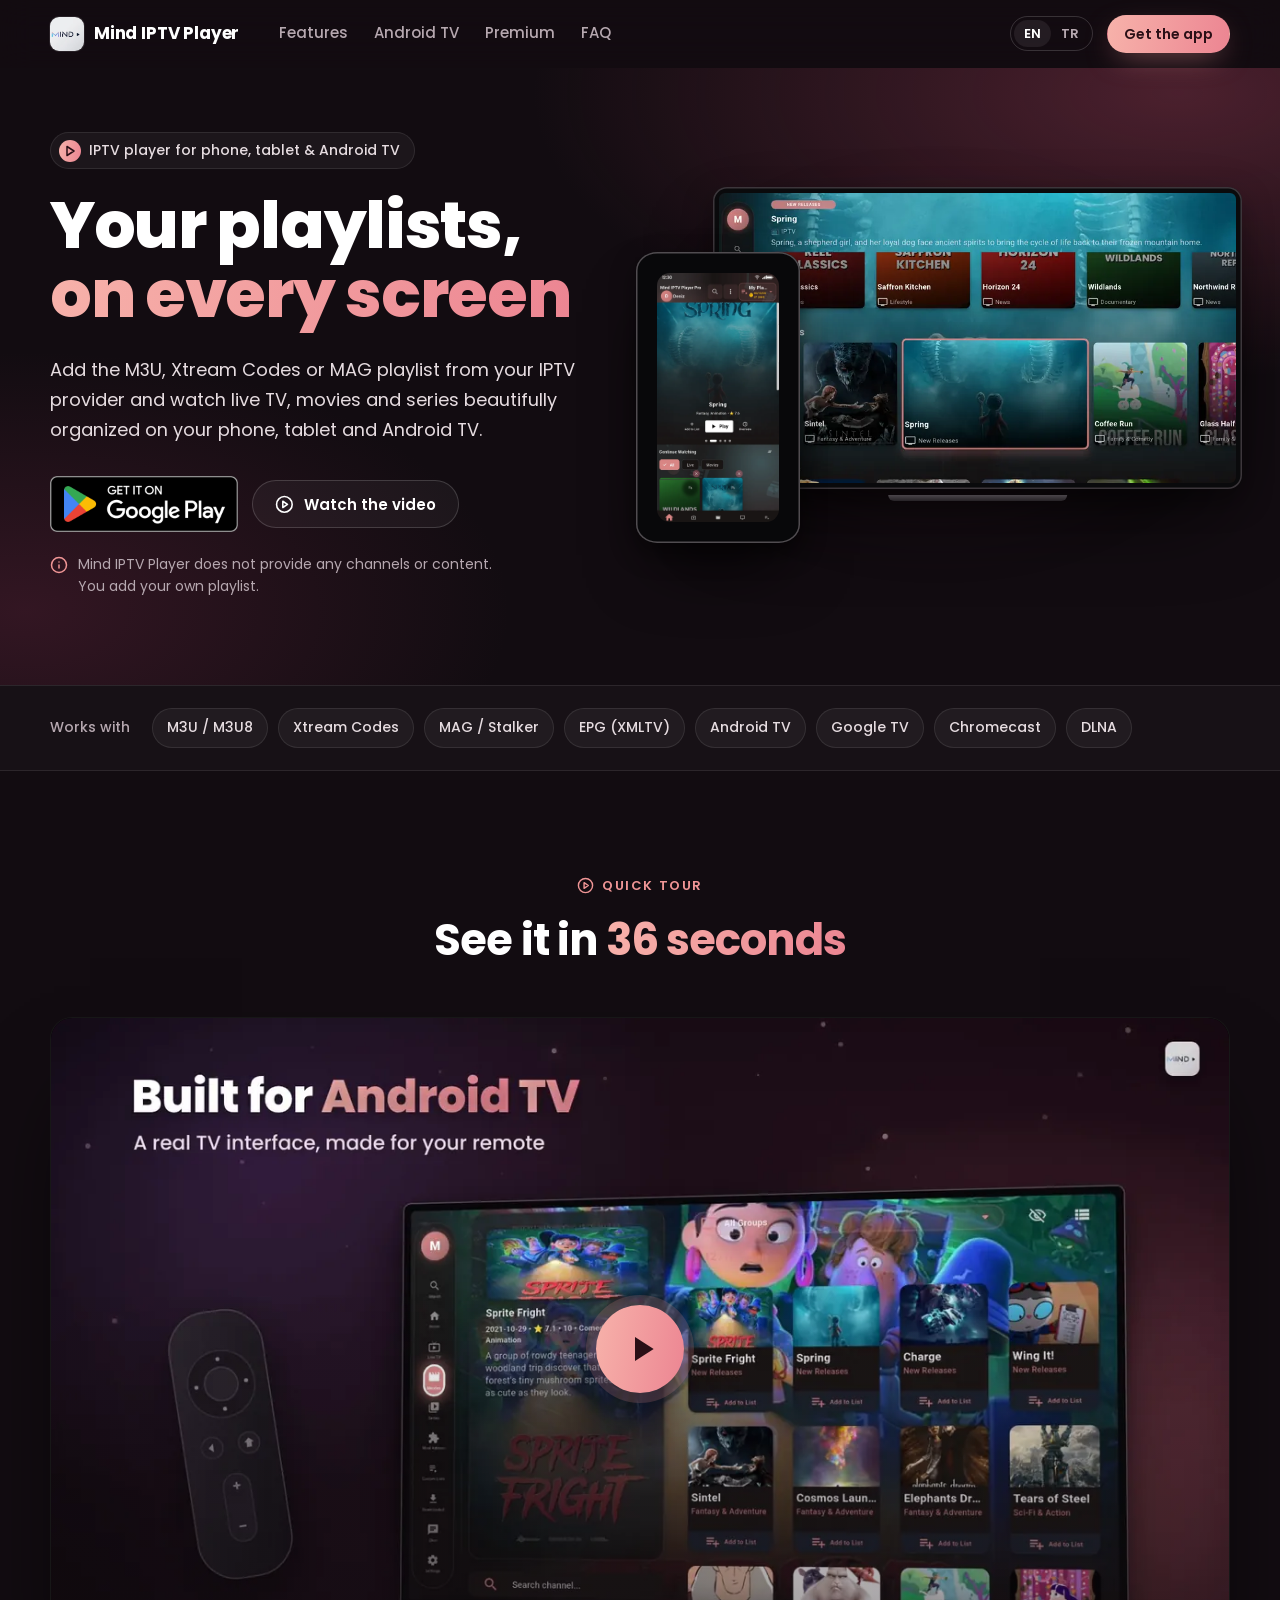
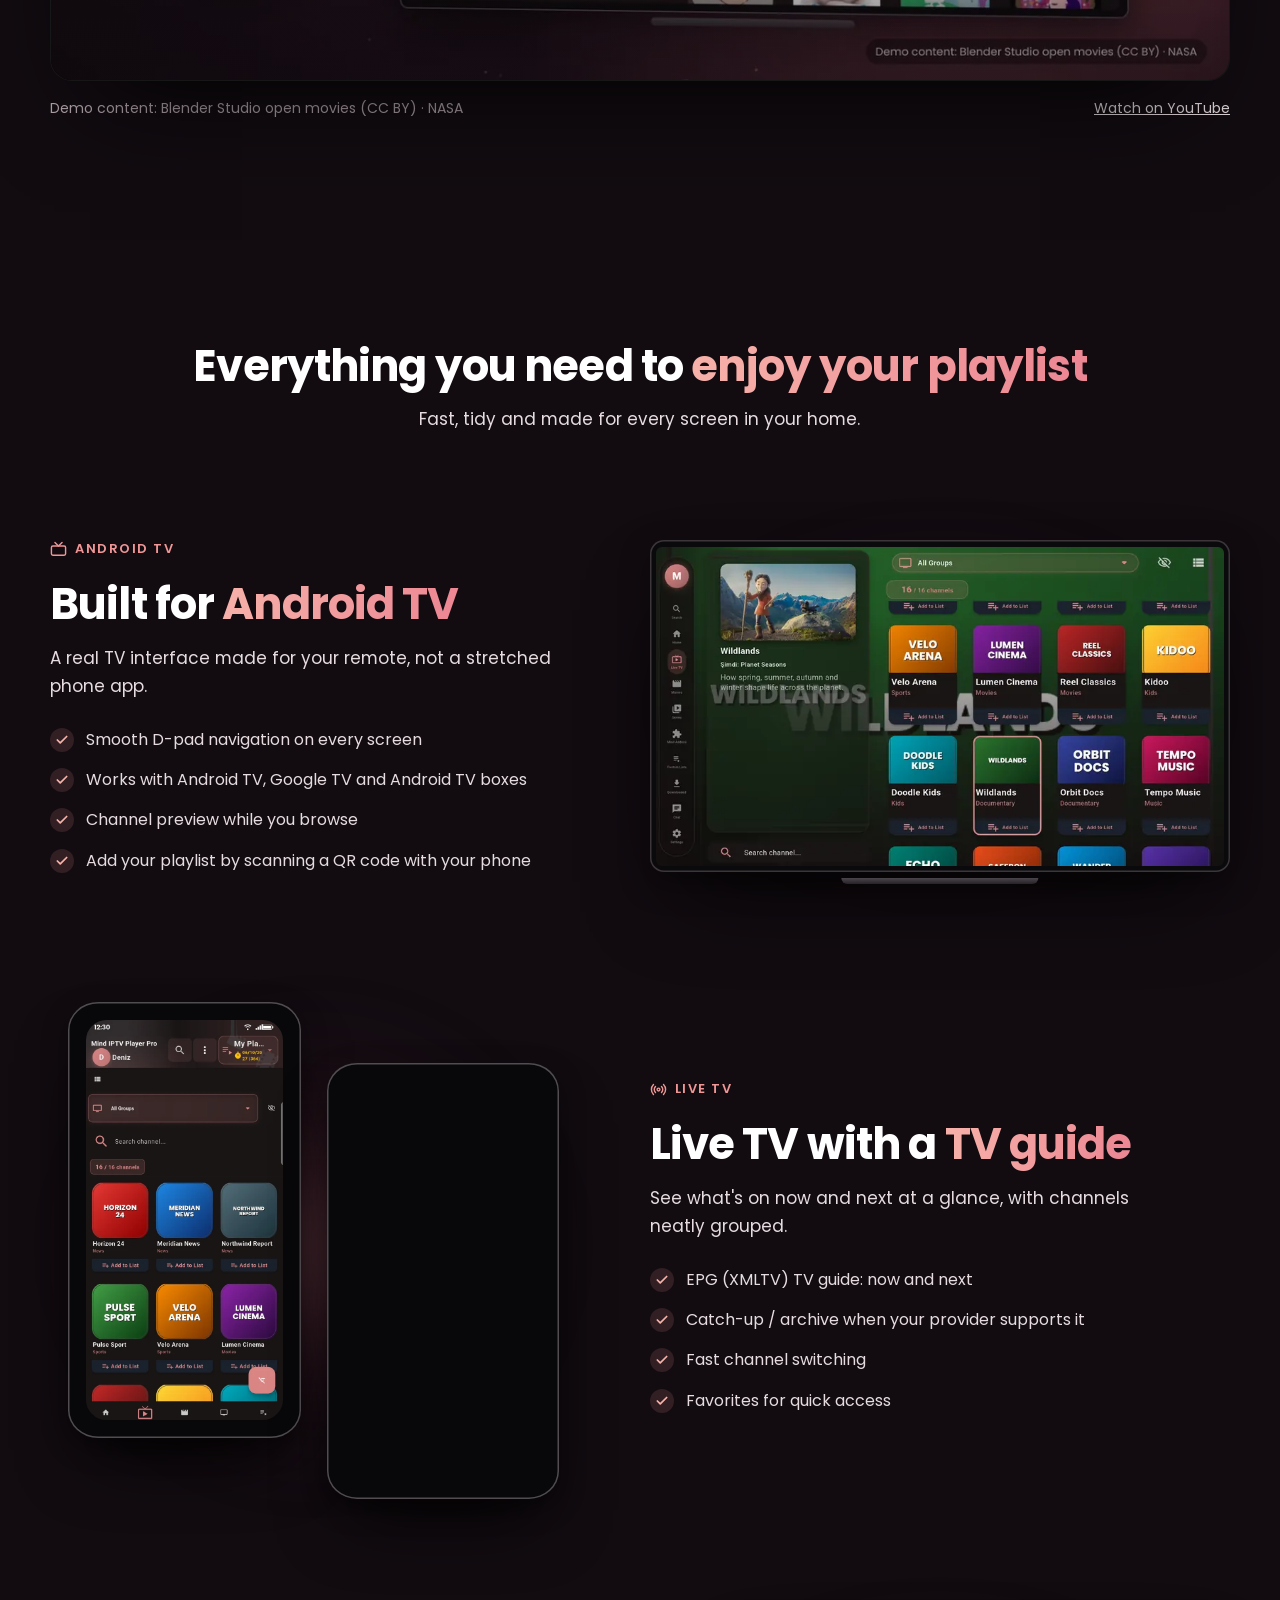
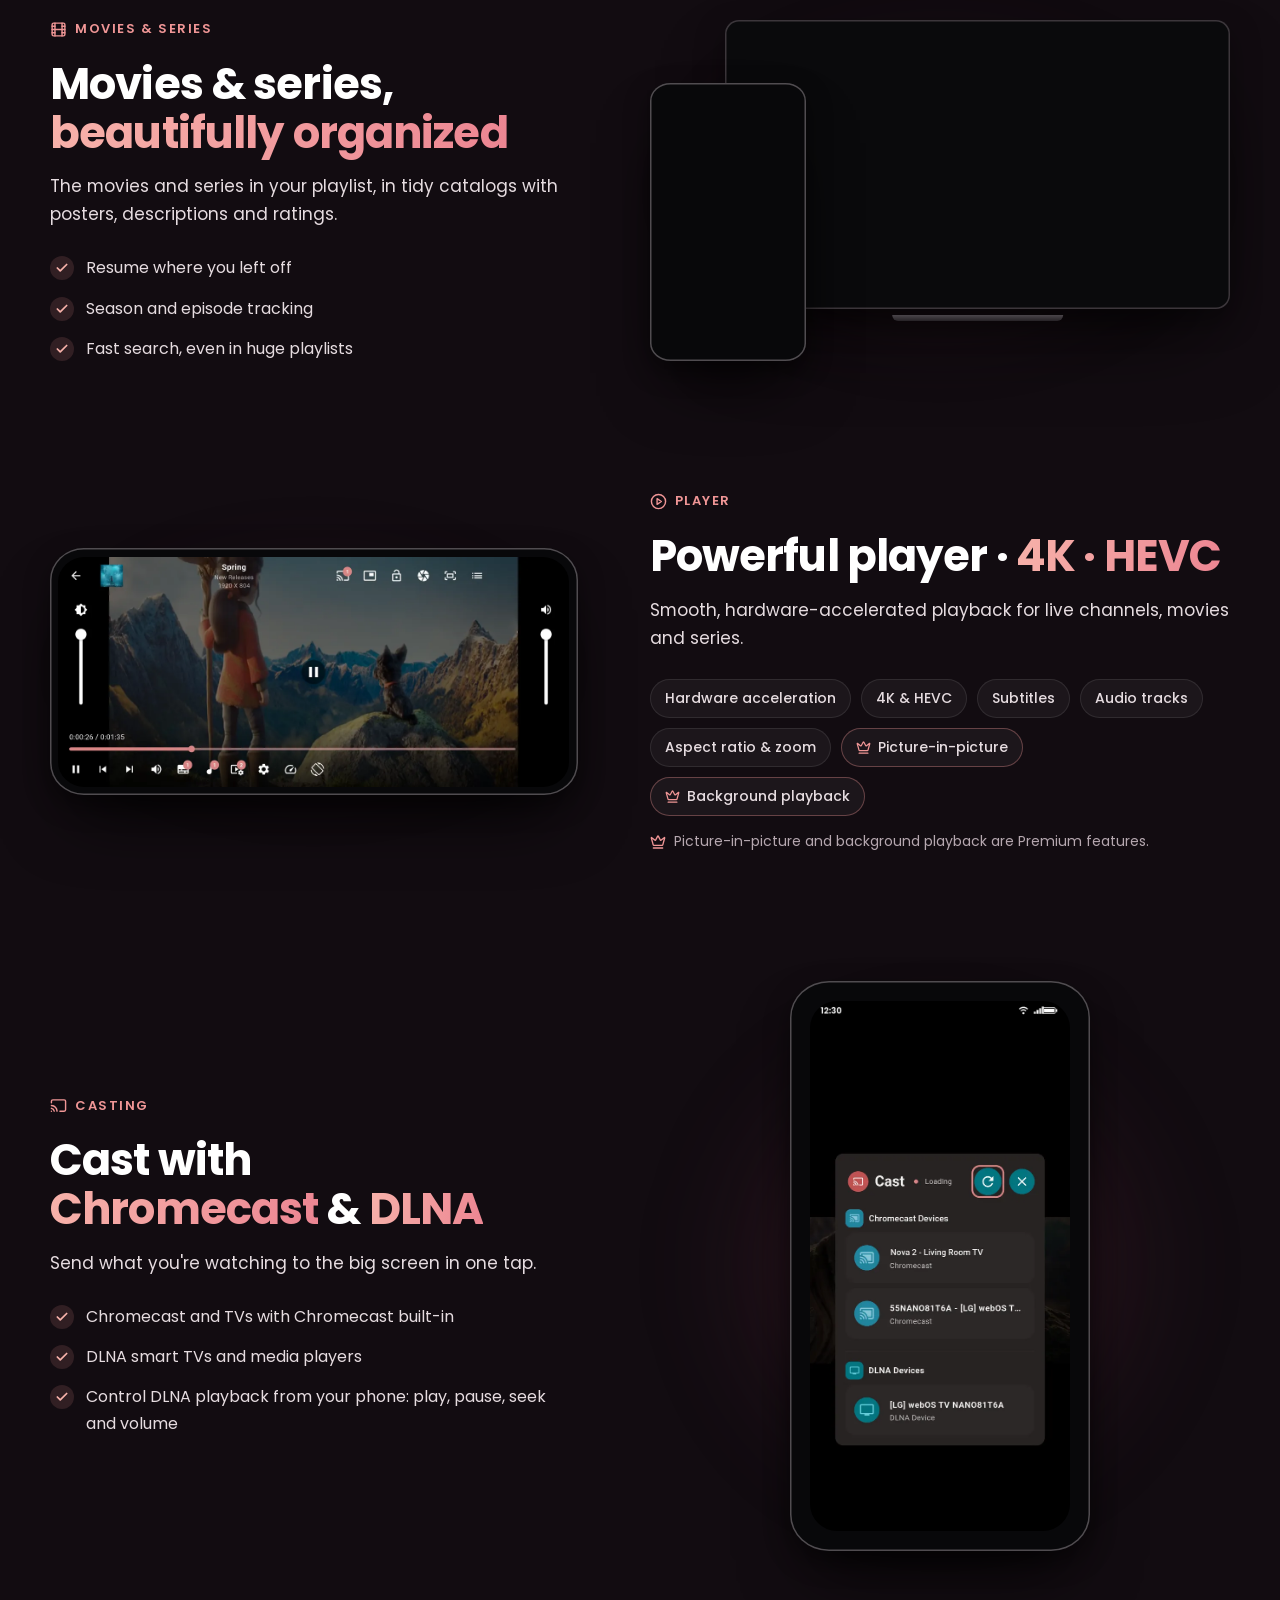
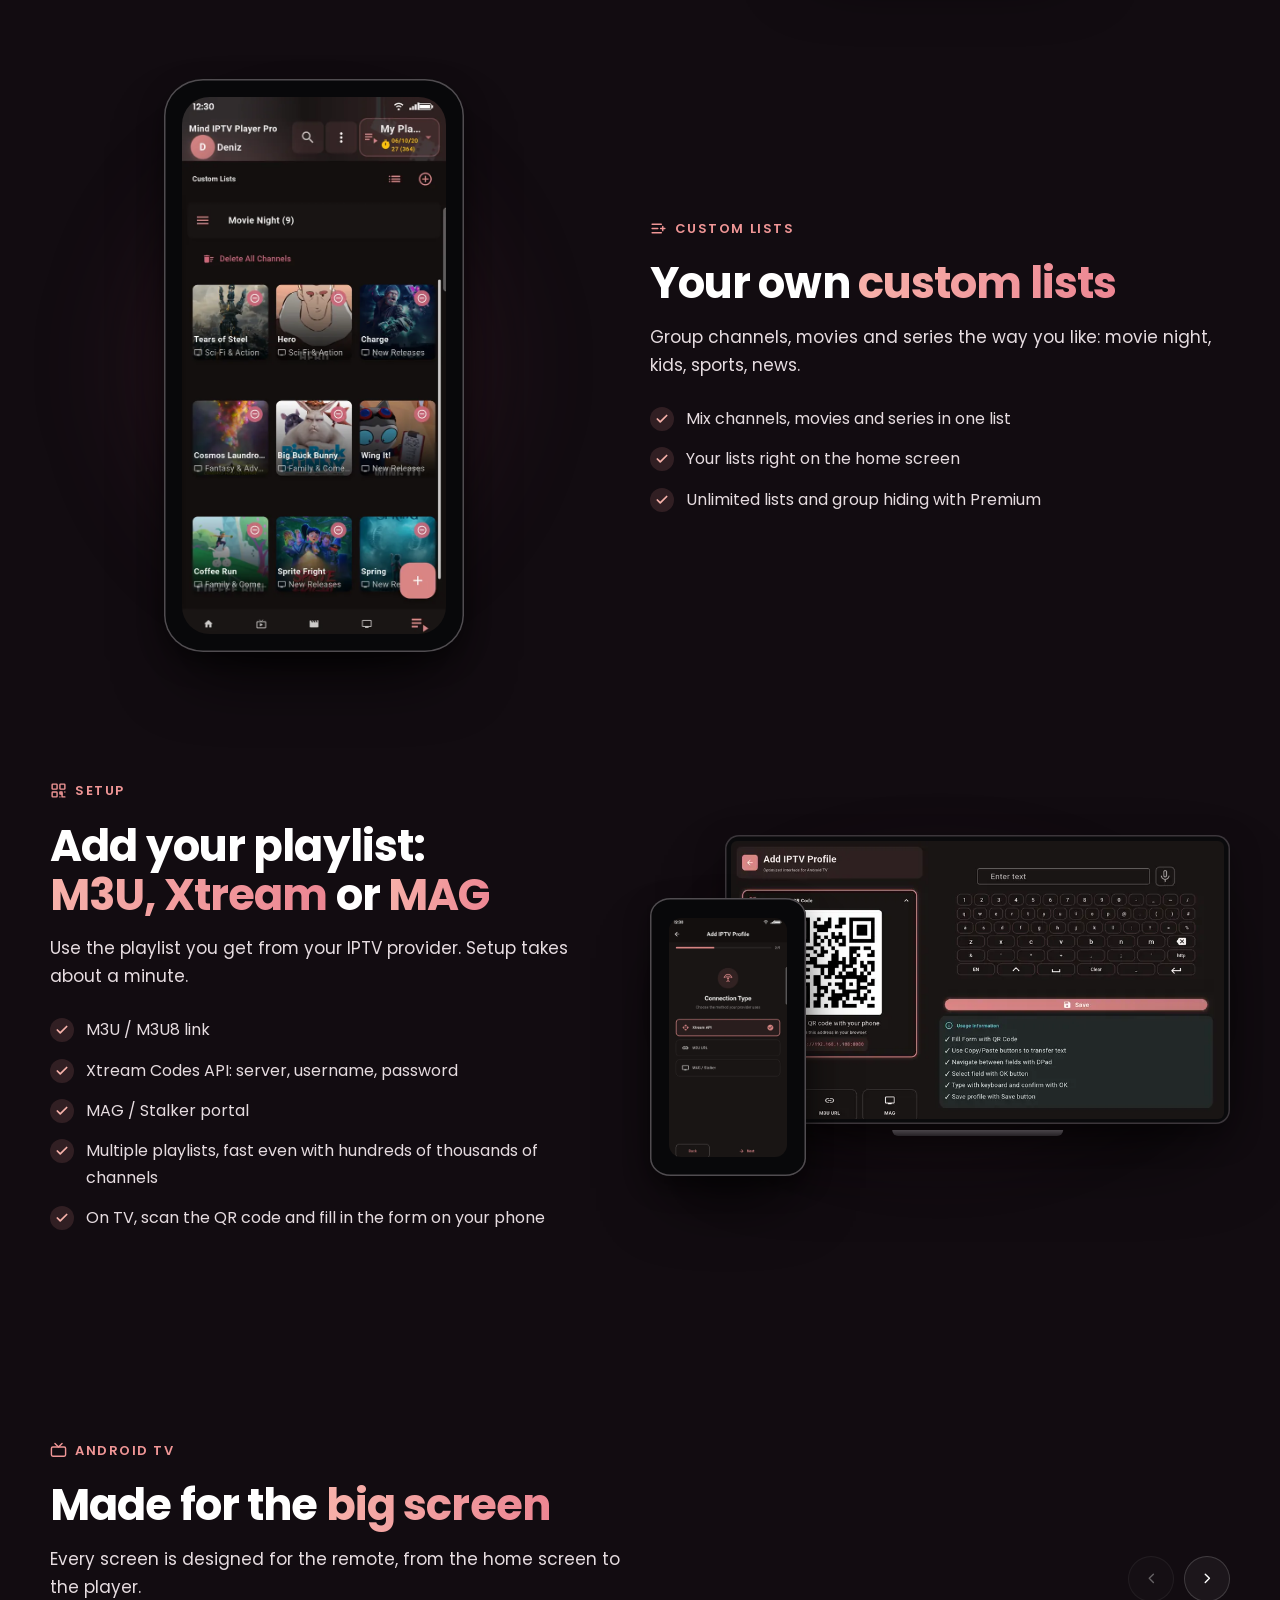
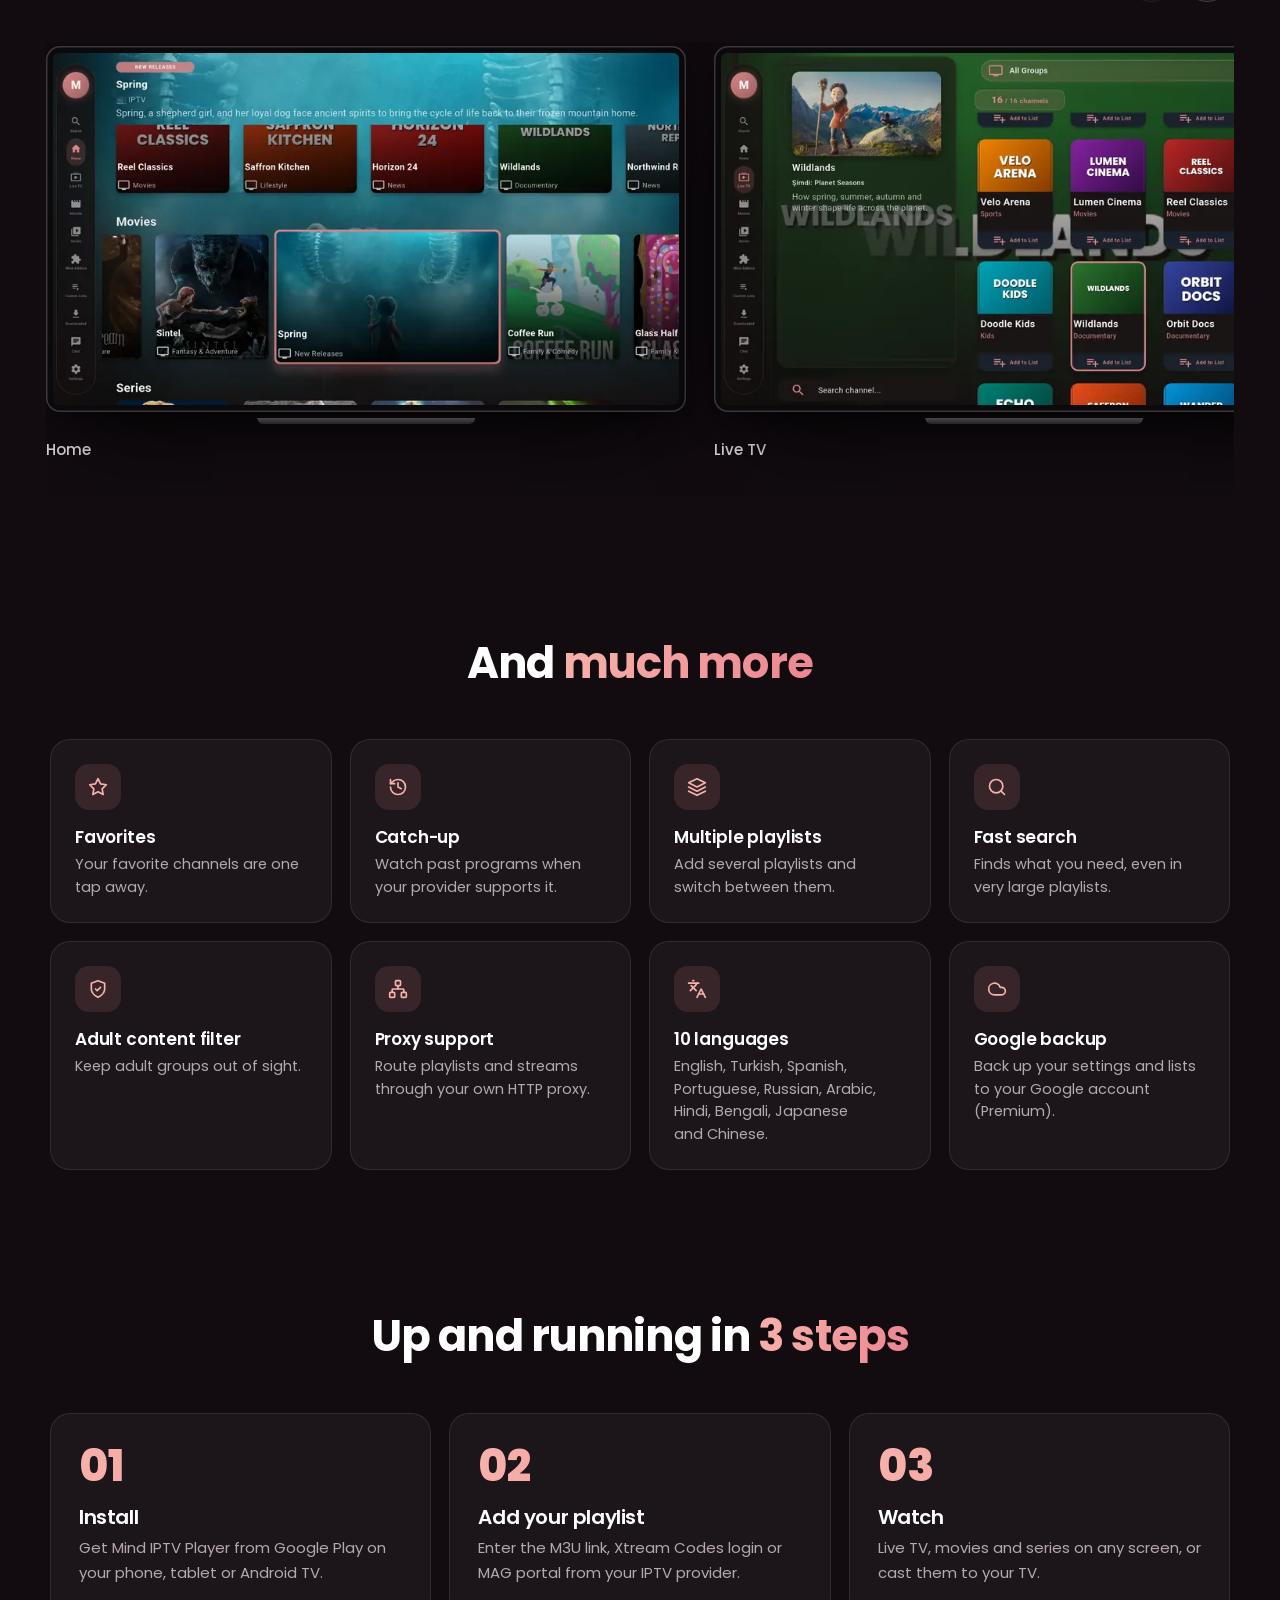
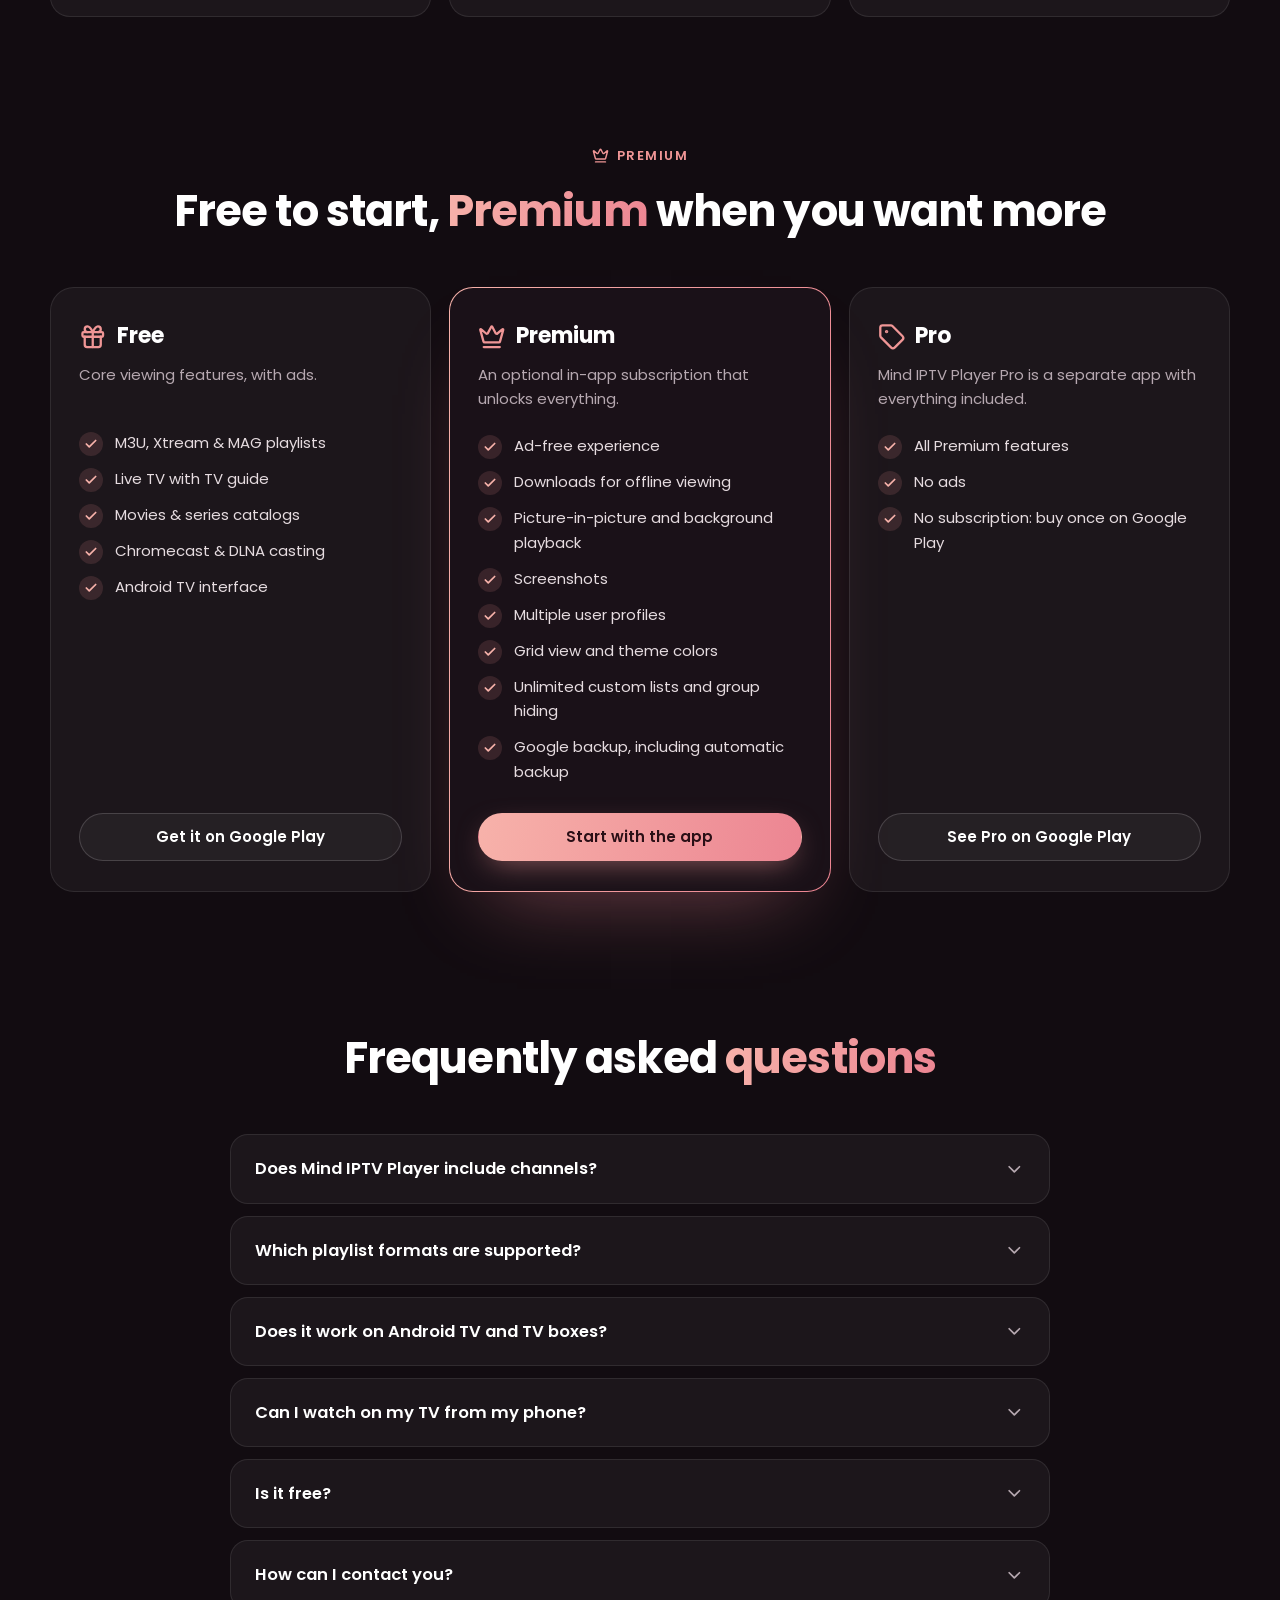
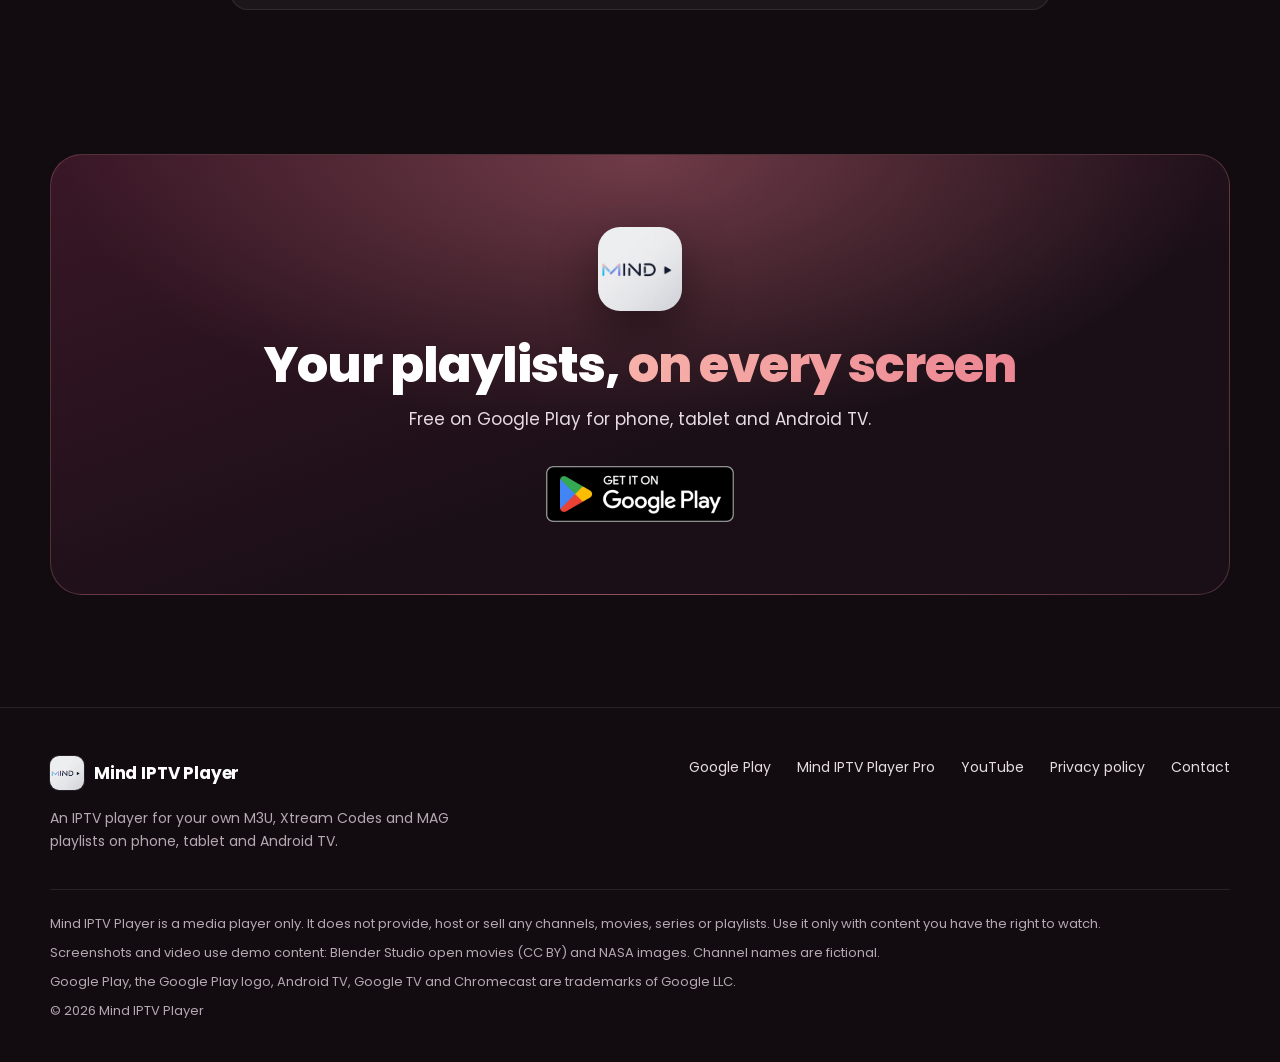
==== index.html @ 80afa36a "Mind IPTV Player tanıtım sitesi (EN/TR) Co-Authored-By: Claude Opus 5.5 <noreply@anthropic.com>" ====
<!doctype html>
<html lang="en">
<head>
<meta charset="utf-8">
<meta name="viewport" content="width=device-width, initial-scale=1, viewport-fit=cover">
<title>Mind IPTV Player – IPTV player for M3U, Xtream &amp; MAG on phone and Android TV</title>
<meta name="description" content="Watch your own M3U, Xtream Codes and MAG playlists on phone, tablet and Android TV. EPG TV guide, Chromecast &amp; DLNA casting, custom lists and a powerful 4K player. No content included: add your own playlist.">
<link rel="canonical" href="https://dumkof22.github.io/mind-iptv-player/">
<link rel="alternate" hreflang="en" href="https://dumkof22.github.io/mind-iptv-player/"><link rel="alternate" hreflang="tr" href="https://dumkof22.github.io/mind-iptv-player/tr/"><link rel="alternate" hreflang="x-default" href="https://dumkof22.github.io/mind-iptv-player/">
<meta name="theme-color" content="#120c11">
<meta property="og:type" content="website">
<meta property="og:site_name" content="Mind IPTV Player">
<meta property="og:title" content="Mind IPTV Player – IPTV player for M3U, Xtream &amp; MAG on phone and Android TV">
<meta property="og:description" content="Watch your own M3U, Xtream Codes and MAG playlists on phone, tablet and Android TV. EPG TV guide, Chromecast &amp; DLNA casting, custom lists and a powerful 4K player. No content included: add your own playlist.">
<meta property="og:url" content="https://dumkof22.github.io/mind-iptv-player/">
<meta property="og:image" content="https://dumkof22.github.io/mind-iptv-player/assets/img/en/og.jpg">
<meta property="og:image:width" content="1200">
<meta property="og:image:height" content="630">
<meta property="og:locale" content="en_US">
<meta name="twitter:card" content="summary_large_image">
<link rel="icon" type="image/png" sizes="32x32" href="assets/favicon-32.png">
<link rel="apple-touch-icon" href="assets/apple-touch-icon.png">
<link rel="manifest" href="site.webmanifest">
<link rel="preload" href="assets/fonts/poppins-extrabold.woff2" as="font" type="font/woff2" crossorigin>
<link rel="preload" href="assets/fonts/poppins-regular.woff2" as="font" type="font/woff2" crossorigin>
<link rel="stylesheet" href="assets/style.css?v=adfae703">
<script>document.documentElement.classList.add('js');setTimeout(function(){if(!window.mindReady)document.documentElement.classList.remove('js')},2500);try{var q=location.search,s=localStorage.getItem('mind-lang');if(!/[?&]lang=/.test(q)&&s!=='en'&&(s==='tr'||((navigator.languages&&navigator.languages[0])||navigator.language||'').toLowerCase().indexOf('tr')===0))location.replace('tr/'+q+location.hash)}catch(e){}</script>
<script src="assets/main.js?v=adfae703" defer></script>
<script type="application/ld+json">{"@context": "https://schema.org", "@type": "SoftwareApplication", "name": "Mind IPTV Player", "operatingSystem": "Android, Android TV", "applicationCategory": "MultimediaApplication", "description": "Watch your own M3U, Xtream Codes and MAG playlists on phone, tablet and Android TV. EPG TV guide, Chromecast & DLNA casting, custom lists and a powerful 4K player. No content included: add your own playlist.", "url": "https://dumkof22.github.io/mind-iptv-player/", "image": "https://dumkof22.github.io/mind-iptv-player/assets/img/en/og.jpg", "inLanguage": "en", "downloadUrl": "https://play.google.com/store/apps/details?id=com.hkn.mindiptv&hl=en", "offers": {"@type": "Offer", "price": "0", "priceCurrency": "USD"}}</script>
</head>
<body>
<a class="skip" href="#main">Skip to content</a>
<header class="header">
  <div class="wrap">
    <a class="brand" href="./"><img src="assets/logo.webp" width="34" height="34" alt=""><span>Mind IPTV Player</span></a>
    <nav class="nav" aria-label="Main"><a href="#features">Features</a><a href="#tv">Android TV</a><a href="#premium">Premium</a><a href="#faq">FAQ</a></nav>
    <div class="header-end">
      <div class="lang" role="group" aria-label="Language">
        <a href="" hreflang="en" lang="en" data-lang="en" aria-current="true">EN</a>
        <a href="tr/" hreflang="tr" lang="tr" data-lang="tr">TR</a>
      </div>
      <a class="btn primary small" href="https://play.google.com/store/apps/details?id=com.hkn.mindiptv&amp;hl=en&amp;referrer=utm_source%3Dwebsite%26utm_medium%3Dlanding%26utm_campaign%3Den" data-play="https://play.google.com/store/apps/details?id=com.hkn.mindiptv&amp;hl=en" rel="noopener">Get the app</a>
    </div>
  </div>
</header>
<main id="main">
<section class="hero">
  <div class="wrap">
    <div>
      <span class="kicker"><span class="dot"><svg class="icon" viewBox="0 0 24 24" aria-hidden="true"><polygon points="6 3 20 12 6 21 6 3"/></svg></span>IPTV player for phone, tablet &amp; Android TV</span>
      <h1>Your playlists,<br><span class="accent">on every screen</span></h1>
      <p class="lead">Add the M3U, Xtream Codes or MAG playlist from your IPTV provider and watch live TV, movies and series beautifully organized on your phone, tablet and Android TV.</p>
      <div class="cta-row">
        <a class="play-badge" href="https://play.google.com/store/apps/details?id=com.hkn.mindiptv&amp;hl=en&amp;referrer=utm_source%3Dwebsite%26utm_medium%3Dlanding%26utm_campaign%3Den" data-play="https://play.google.com/store/apps/details?id=com.hkn.mindiptv&amp;hl=en" rel="noopener"><img src="assets/google-play-en.png" width="564" height="168" alt="Get it on Google Play"></a>
        <a class="btn" href="#video"><svg class="icon" viewBox="0 0 24 24" aria-hidden="true"><circle cx="12" cy="12" r="10"/><polygon points="10 8 16 12 10 16 10 8"/></svg>Watch the video</a>
      </div>
      <p class="note"><svg class="icon" viewBox="0 0 24 24" aria-hidden="true"><circle cx="12" cy="12" r="10"/><path d="M12 16v-4"/><path d="M12 8h.01"/></svg><span>Mind IPTV Player does not provide any channels or content. You add your own playlist.</span></p>
    </div>
    <div class="combo glow">
      <div class="tv"><img src="assets/img/en/tv_home.webp" srcset="assets/img/en/tv_home_sm.webp 800w, assets/img/en/tv_home.webp 1600w" sizes="(max-width: 900px) 84vw, 600px" width="1600" height="900" alt="Mind IPTV Player home screen on Android TV" decoding="async" fetchpriority="high"></div>
      <div class="phone"><img src="assets/img/en/ph_home.webp" width="600" height="1221" alt="Mind IPTV Player home screen on a phone" decoding="async" fetchpriority="high"></div>
    </div>
  </div>
</section>
<div class="strip">
  <div class="wrap">
    <span class="strip-label">Works with</span>
    <div class="chips"><span class="chip">M3U / M3U8</span><span class="chip">Xtream Codes</span><span class="chip">MAG / Stalker</span><span class="chip">EPG (XMLTV)</span><span class="chip">Android TV</span><span class="chip">Google TV</span><span class="chip">Chromecast</span><span class="chip">DLNA</span></div>
  </div>
</div>
<section class="section" id="video">
  <div class="wrap">
    <div class="section-head center reveal">
      <span class="eyebrow"><svg class="icon" viewBox="0 0 24 24" aria-hidden="true"><circle cx="12" cy="12" r="10"/><polygon points="10 8 16 12 10 16 10 8"/></svg>Quick tour</span>
      <h2 class="h2">See it in <span class="accent">36 seconds</span></h2>
    </div>
    <div class="reveal">
      <div class="video" data-yt="ww-zmHw1vx0">
        <img src="assets/img/en/poster.webp" width="1280" height="720" alt="" loading="lazy" decoding="async">
        <button class="video-play" type="button" aria-label="Play the Mind IPTV Player video"><span><svg class="icon" viewBox="0 0 24 24" aria-hidden="true"><polygon points="6 3 20 12 6 21 6 3"/></svg></span></button>
      </div>
      <div class="video-meta">
        <span>Demo content: Blender Studio open movies (CC BY) · NASA</span>
        <a href="https://www.youtube.com/watch?v=ww-zmHw1vx0" rel="noopener" target="_blank">Watch on YouTube</a>
      </div>
    </div>
  </div>
</section>
<section class="section" id="features" style="padding-bottom:0">
  <div class="wrap">
    <div class="section-head center reveal" style="margin-bottom:0">
      <h2 class="h2">Everything you need to <span class="accent">enjoy your playlist</span></h2>
      <p class="sub">Fast, tidy and made for every screen in your home.</p>
    </div>
  </div>
</section>
<section class="section feature" id="tv">
  <div class="wrap">
    <div class="reveal">
      <span class="eyebrow"><svg class="icon" viewBox="0 0 24 24" aria-hidden="true"><rect x="2" y="7" width="20" height="13" rx="2"/><path d="m17 2-5 5-5-5"/></svg>Android TV</span>
      <h2 class="h2">Built for <span class="accent">Android TV</span></h2>
      <p class="sub">A real TV interface made for your remote, not a stretched phone app.</p>
      <ul class="checks"><li><span class="tick"><svg class="icon" viewBox="0 0 24 24" aria-hidden="true"><path d="M20 6 9 17l-5-5"/></svg></span><span>Smooth D-pad navigation on every screen</span></li><li><span class="tick"><svg class="icon" viewBox="0 0 24 24" aria-hidden="true"><path d="M20 6 9 17l-5-5"/></svg></span><span>Works with Android TV, Google TV and Android TV boxes</span></li><li><span class="tick"><svg class="icon" viewBox="0 0 24 24" aria-hidden="true"><path d="M20 6 9 17l-5-5"/></svg></span><span>Channel preview while you browse</span></li><li><span class="tick"><svg class="icon" viewBox="0 0 24 24" aria-hidden="true"><path d="M20 6 9 17l-5-5"/></svg></span><span>Add your playlist by scanning a QR code with your phone</span></li></ul>
    </div>
    <div class="media reveal"><div class="glow"><div class="tv"><img src="assets/img/en/tv_live.webp" srcset="assets/img/en/tv_live_sm.webp 800w, assets/img/en/tv_live.webp 1600w" sizes="(max-width: 900px) 92vw, 640px" width="1600" height="900" alt="Live TV channel grid with preview on Android TV" decoding="async" loading="lazy"></div></div></div>
  </div>
</section>
<section class="section feature rev" id="live">
  <div class="wrap">
    <div class="reveal">
      <span class="eyebrow"><svg class="icon" viewBox="0 0 24 24" aria-hidden="true"><circle cx="12" cy="12" r="2"/><path d="M16.24 7.76a6 6 0 0 1 0 8.49"/><path d="M7.76 16.24a6 6 0 0 1 0-8.49"/><path d="M19.07 4.93a10 10 0 0 1 0 14.14"/><path d="M4.93 19.07a10 10 0 0 1 0-14.14"/></svg>Live TV</span>
      <h2 class="h2">Live TV with a <span class="accent">TV guide</span></h2>
      <p class="sub">See what&#x27;s on now and next at a glance, with channels neatly grouped.</p>
      <ul class="checks"><li><span class="tick"><svg class="icon" viewBox="0 0 24 24" aria-hidden="true"><path d="M20 6 9 17l-5-5"/></svg></span><span>EPG (XMLTV) TV guide: now and next</span></li><li><span class="tick"><svg class="icon" viewBox="0 0 24 24" aria-hidden="true"><path d="M20 6 9 17l-5-5"/></svg></span><span>Catch-up / archive when your provider supports it</span></li><li><span class="tick"><svg class="icon" viewBox="0 0 24 24" aria-hidden="true"><path d="M20 6 9 17l-5-5"/></svg></span><span>Fast channel switching</span></li><li><span class="tick"><svg class="icon" viewBox="0 0 24 24" aria-hidden="true"><path d="M20 6 9 17l-5-5"/></svg></span><span>Favorites for quick access</span></li></ul>
    </div>
    <div class="media reveal"><div class="duo glow"><div class="phone"><img src="assets/img/en/ph_live.webp" width="600" height="1221" alt="Live TV channel list on a phone" decoding="async" loading="lazy"></div><div class="phone"><img src="assets/img/en/ph_epg.webp" width="600" height="1221" alt="TV guide (EPG) on a phone" decoding="async" loading="lazy"></div></div></div>
  </div>
</section>
<section class="section feature" id="catalog">
  <div class="wrap">
    <div class="reveal">
      <span class="eyebrow"><svg class="icon" viewBox="0 0 24 24" aria-hidden="true"><rect x="3" y="3" width="18" height="18" rx="2"/><path d="M7 3v18"/><path d="M17 3v18"/><path d="M3 7.5h4"/><path d="M3 12h18"/><path d="M3 16.5h4"/><path d="M17 7.5h4"/><path d="M17 16.5h4"/></svg>Movies &amp; series</span>
      <h2 class="h2">Movies &amp; series, <span class="accent">beautifully organized</span></h2>
      <p class="sub">The movies and series in your playlist, in tidy catalogs with posters, descriptions and ratings.</p>
      <ul class="checks"><li><span class="tick"><svg class="icon" viewBox="0 0 24 24" aria-hidden="true"><path d="M20 6 9 17l-5-5"/></svg></span><span>Resume where you left off</span></li><li><span class="tick"><svg class="icon" viewBox="0 0 24 24" aria-hidden="true"><path d="M20 6 9 17l-5-5"/></svg></span><span>Season and episode tracking</span></li><li><span class="tick"><svg class="icon" viewBox="0 0 24 24" aria-hidden="true"><path d="M20 6 9 17l-5-5"/></svg></span><span>Fast search, even in huge playlists</span></li></ul>
    </div>
    <div class="media reveal"><div class="combo glow"><div class="tv"><img src="assets/img/en/tv_movies.webp" srcset="assets/img/en/tv_movies_sm.webp 800w, assets/img/en/tv_movies.webp 1600w" sizes="(max-width: 900px) 92vw, 640px" width="1600" height="900" alt="Movie catalog on Android TV" decoding="async" loading="lazy"></div><div class="phone"><img src="assets/img/en/ph_movie.webp" width="600" height="1221" alt="Movie details on a phone" decoding="async" loading="lazy"></div></div></div>
  </div>
</section>
<section class="section feature rev" id="player">
  <div class="wrap">
    <div class="reveal">
      <span class="eyebrow"><svg class="icon" viewBox="0 0 24 24" aria-hidden="true"><circle cx="12" cy="12" r="10"/><polygon points="10 8 16 12 10 16 10 8"/></svg>Player</span>
      <h2 class="h2">Powerful player · <span class="accent">4K · HEVC</span></h2>
      <p class="sub">Smooth, hardware-accelerated playback for live channels, movies and series.</p>
      <div class="chips"><span class="chip">Hardware acceleration</span><span class="chip">4K &amp; HEVC</span><span class="chip">Subtitles</span><span class="chip">Audio tracks</span><span class="chip">Aspect ratio &amp; zoom</span><span class="chip pro"><svg class="icon" viewBox="0 0 24 24" aria-hidden="true"><path d="M11.56 3.27a.5.5 0 0 1 .88 0l2.95 5.6a1 1 0 0 0 1.52.29l4.28-3.67a.5.5 0 0 1 .82.52l-2.83 10.23a1 1 0 0 1-.96.74H5.78a1 1 0 0 1-.96-.74L1.99 6.01a.5.5 0 0 1 .82-.52l4.28 3.67a1 1 0 0 0 1.52-.29z"/><path d="M5 21h14"/></svg>Picture-in-picture</span><span class="chip pro"><svg class="icon" viewBox="0 0 24 24" aria-hidden="true"><path d="M11.56 3.27a.5.5 0 0 1 .88 0l2.95 5.6a1 1 0 0 0 1.52.29l4.28-3.67a.5.5 0 0 1 .82.52l-2.83 10.23a1 1 0 0 1-.96.74H5.78a1 1 0 0 1-.96-.74L1.99 6.01a.5.5 0 0 1 .82-.52l4.28 3.67a1 1 0 0 0 1.52-.29z"/><path d="M5 21h14"/></svg>Background playback</span></div><p class="fine"><svg class="icon" viewBox="0 0 24 24" aria-hidden="true"><path d="M11.56 3.27a.5.5 0 0 1 .88 0l2.95 5.6a1 1 0 0 0 1.52.29l4.28-3.67a.5.5 0 0 1 .82.52l-2.83 10.23a1 1 0 0 1-.96.74H5.78a1 1 0 0 1-.96-.74L1.99 6.01a.5.5 0 0 1 .82-.52l4.28 3.67a1 1 0 0 0 1.52-.29z"/><path d="M5 21h14"/></svg>Picture-in-picture and background playback are Premium features.</p>
    </div>
    <div class="media reveal"><div class="glow"><div class="phone land"><img src="assets/img/en/ph_player.webp" width="1200" height="540" alt="Video player in landscape on a phone" decoding="async" loading="lazy"></div></div></div>
  </div>
</section>
<section class="section feature" id="cast">
  <div class="wrap">
    <div class="reveal">
      <span class="eyebrow"><svg class="icon" viewBox="0 0 24 24" aria-hidden="true"><path d="M2 8V6a2 2 0 0 1 2-2h16a2 2 0 0 1 2 2v12a2 2 0 0 1-2 2h-6"/><path d="M2 12a9 9 0 0 1 8 8"/><path d="M2 16a5 5 0 0 1 4 4"/><path d="M2 20h.01"/></svg>Casting</span>
      <h2 class="h2">Cast with <span class="accent">Chromecast</span> &amp; <span class="accent">DLNA</span></h2>
      <p class="sub">Send what you&#x27;re watching to the big screen in one tap.</p>
      <ul class="checks"><li><span class="tick"><svg class="icon" viewBox="0 0 24 24" aria-hidden="true"><path d="M20 6 9 17l-5-5"/></svg></span><span>Chromecast and TVs with Chromecast built-in</span></li><li><span class="tick"><svg class="icon" viewBox="0 0 24 24" aria-hidden="true"><path d="M20 6 9 17l-5-5"/></svg></span><span>DLNA smart TVs and media players</span></li><li><span class="tick"><svg class="icon" viewBox="0 0 24 24" aria-hidden="true"><path d="M20 6 9 17l-5-5"/></svg></span><span>Control DLNA playback from your phone: play, pause, seek and volume</span></li></ul>
    </div>
    <div class="media reveal"><div class="solo glow"><div class="phone"><img src="assets/img/en/ph_cast.webp" width="600" height="1221" alt="Cast device picker with Chromecast and DLNA devices" decoding="async" loading="lazy"></div></div></div>
  </div>
</section>
<section class="section feature rev" id="lists">
  <div class="wrap">
    <div class="reveal">
      <span class="eyebrow"><svg class="icon" viewBox="0 0 24 24" aria-hidden="true"><path d="M11 12H3"/><path d="M16 6H3"/><path d="M16 18H3"/><path d="M18 9v6"/><path d="M21 12h-6"/></svg>Custom lists</span>
      <h2 class="h2">Your own <span class="accent">custom lists</span></h2>
      <p class="sub">Group channels, movies and series the way you like: movie night, kids, sports, news.</p>
      <ul class="checks"><li><span class="tick"><svg class="icon" viewBox="0 0 24 24" aria-hidden="true"><path d="M20 6 9 17l-5-5"/></svg></span><span>Mix channels, movies and series in one list</span></li><li><span class="tick"><svg class="icon" viewBox="0 0 24 24" aria-hidden="true"><path d="M20 6 9 17l-5-5"/></svg></span><span>Your lists right on the home screen</span></li><li><span class="tick"><svg class="icon" viewBox="0 0 24 24" aria-hidden="true"><path d="M20 6 9 17l-5-5"/></svg></span><span>Unlimited lists and group hiding with Premium</span></li></ul>
    </div>
    <div class="media reveal"><div class="solo glow"><div class="phone"><img src="assets/img/en/ph_lists.webp" width="600" height="1221" alt="Custom list &quot;Movie Night&quot; on a phone" decoding="async" loading="lazy"></div></div></div>
  </div>
</section>
<section class="section feature" id="add">
  <div class="wrap">
    <div class="reveal">
      <span class="eyebrow"><svg class="icon" viewBox="0 0 24 24" aria-hidden="true"><rect x="3" y="3" width="7" height="7" rx="1"/><rect x="14" y="3" width="7" height="7" rx="1"/><rect x="3" y="14" width="7" height="7" rx="1"/><path d="M14 14h3v3h-3z"/><path d="M21 14v.01"/><path d="M21 21h-4v-4"/><path d="M14 21v.01"/></svg>Setup</span>
      <h2 class="h2">Add your playlist: <span class="accent">M3U, Xtream</span> or <span class="accent">MAG</span></h2>
      <p class="sub">Use the playlist you get from your IPTV provider. Setup takes about a minute.</p>
      <ul class="checks"><li><span class="tick"><svg class="icon" viewBox="0 0 24 24" aria-hidden="true"><path d="M20 6 9 17l-5-5"/></svg></span><span>M3U / M3U8 link</span></li><li><span class="tick"><svg class="icon" viewBox="0 0 24 24" aria-hidden="true"><path d="M20 6 9 17l-5-5"/></svg></span><span>Xtream Codes API: server, username, password</span></li><li><span class="tick"><svg class="icon" viewBox="0 0 24 24" aria-hidden="true"><path d="M20 6 9 17l-5-5"/></svg></span><span>MAG / Stalker portal</span></li><li><span class="tick"><svg class="icon" viewBox="0 0 24 24" aria-hidden="true"><path d="M20 6 9 17l-5-5"/></svg></span><span>Multiple playlists, fast even with hundreds of thousands of channels</span></li><li><span class="tick"><svg class="icon" viewBox="0 0 24 24" aria-hidden="true"><path d="M20 6 9 17l-5-5"/></svg></span><span>On TV, scan the QR code and fill in the form on your phone</span></li></ul>
    </div>
    <div class="media reveal"><div class="combo glow"><div class="tv"><img src="assets/img/en/tv_add.webp" srcset="assets/img/en/tv_add_sm.webp 800w, assets/img/en/tv_add.webp 1600w" sizes="(max-width: 900px) 92vw, 640px" width="1600" height="900" alt="Add playlist form with QR code on Android TV" decoding="async" loading="lazy"></div><div class="phone"><img src="assets/img/en/ph_add.webp" width="600" height="1221" alt="Choosing the playlist type on a phone" decoding="async" loading="lazy"></div></div></div>
  </div>
</section>
<section class="section" id="screens" data-gallery>
  <div class="wrap">
    <div class="gallery-head reveal">
      <div>
        <span class="eyebrow"><svg class="icon" viewBox="0 0 24 24" aria-hidden="true"><rect x="2" y="7" width="20" height="13" rx="2"/><path d="m17 2-5 5-5-5"/></svg>Android TV</span>
        <h2 class="h2">Made for the <span class="accent">big screen</span></h2>
        <p class="sub">Every screen is designed for the remote, from the home screen to the player.</p>
      </div>
      <div class="gallery-nav">
        <button class="round" type="button" data-dir="-1" aria-label="Previous"><svg class="icon" viewBox="0 0 24 24" aria-hidden="true"><path d="m15 18-6-6 6-6"/></svg></button>
        <button class="round" type="button" data-dir="1" aria-label="Next"><svg class="icon" viewBox="0 0 24 24" aria-hidden="true"><path d="m9 18 6-6-6-6"/></svg></button>
      </div>
    </div>
    <div class="gallery reveal" tabindex="0" aria-label="Made for the big screen"><figure><div class="tv"><img src="assets/img/en/tv_home.webp" srcset="assets/img/en/tv_home_sm.webp 800w, assets/img/en/tv_home.webp 1600w" sizes="(max-width: 640px) 86vw, 640px" width="1600" height="900" alt="Home" decoding="async" loading="lazy"></div><figcaption>Home</figcaption></figure><figure><div class="tv"><img src="assets/img/en/tv_live.webp" srcset="assets/img/en/tv_live_sm.webp 800w, assets/img/en/tv_live.webp 1600w" sizes="(max-width: 640px) 86vw, 640px" width="1600" height="900" alt="Live TV" decoding="async" loading="lazy"></div><figcaption>Live TV</figcaption></figure><figure><div class="tv"><img src="assets/img/en/tv_player.webp" srcset="assets/img/en/tv_player_sm.webp 800w, assets/img/en/tv_player.webp 1600w" sizes="(max-width: 640px) 86vw, 640px" width="1600" height="900" alt="Player" decoding="async" loading="lazy"></div><figcaption>Player</figcaption></figure><figure><div class="tv"><img src="assets/img/en/tv_epg.webp" srcset="assets/img/en/tv_epg_sm.webp 800w, assets/img/en/tv_epg.webp 1600w" sizes="(max-width: 640px) 86vw, 640px" width="1600" height="900" alt="TV guide" decoding="async" loading="lazy"></div><figcaption>TV guide</figcaption></figure><figure><div class="tv"><img src="assets/img/en/tv_lists.webp" srcset="assets/img/en/tv_lists_sm.webp 800w, assets/img/en/tv_lists.webp 1600w" sizes="(max-width: 640px) 86vw, 640px" width="1600" height="900" alt="Custom lists" decoding="async" loading="lazy"></div><figcaption>Custom lists</figcaption></figure><figure><div class="tv"><img src="assets/img/en/tv_movies.webp" srcset="assets/img/en/tv_movies_sm.webp 800w, assets/img/en/tv_movies.webp 1600w" sizes="(max-width: 640px) 86vw, 640px" width="1600" height="900" alt="Movies" decoding="async" loading="lazy"></div><figcaption>Movies</figcaption></figure><figure><div class="tv"><img src="assets/img/en/tv_series.webp" srcset="assets/img/en/tv_series_sm.webp 800w, assets/img/en/tv_series.webp 1600w" sizes="(max-width: 640px) 86vw, 640px" width="1600" height="900" alt="Series" decoding="async" loading="lazy"></div><figcaption>Series</figcaption></figure><figure><div class="tv"><img src="assets/img/en/tv_add.webp" srcset="assets/img/en/tv_add_sm.webp 800w, assets/img/en/tv_add.webp 1600w" sizes="(max-width: 640px) 86vw, 640px" width="1600" height="900" alt="Add a playlist with a QR code" decoding="async" loading="lazy"></div><figcaption>Add a playlist with a QR code</figcaption></figure></div>
  </div>
</section>
<section class="section" style="padding-top:24px">
  <div class="wrap">
    <div class="section-head center reveal"><h2 class="h2">And <span class="accent">much more</span></h2></div>
    <div class="tiles reveal"><div class="tile"><div class="ico"><svg class="icon" viewBox="0 0 24 24" aria-hidden="true"><path d="M12 2l3.09 6.26L22 9.27l-5 4.87 1.18 6.88L12 17.77l-6.18 3.25L7 14.14 2 9.27l6.91-1.01L12 2z"/></svg></div><h3>Favorites</h3><p>Your favorite channels are one tap away.</p></div><div class="tile"><div class="ico"><svg class="icon" viewBox="0 0 24 24" aria-hidden="true"><path d="M3 12a9 9 0 1 0 9-9 9.75 9.75 0 0 0-6.74 2.74L3 8"/><path d="M3 3v5h5"/><path d="M12 7v5l4 2"/></svg></div><h3>Catch-up</h3><p>Watch past programs when your provider supports it.</p></div><div class="tile"><div class="ico"><svg class="icon" viewBox="0 0 24 24" aria-hidden="true"><path d="m12 2 10 5-10 5L2 7l10-5z"/><path d="m2 17 10 5 10-5"/><path d="m2 12 10 5 10-5"/></svg></div><h3>Multiple playlists</h3><p>Add several playlists and switch between them.</p></div><div class="tile"><div class="ico"><svg class="icon" viewBox="0 0 24 24" aria-hidden="true"><circle cx="11" cy="11" r="8"/><path d="m21 21-4.3-4.3"/></svg></div><h3>Fast search</h3><p>Finds what you need, even in very large playlists.</p></div><div class="tile"><div class="ico"><svg class="icon" viewBox="0 0 24 24" aria-hidden="true"><path d="M12 22s8-4 8-10V5l-8-3-8 3v7c0 6 8 10 8 10z"/><path d="m9 12 2 2 4-4"/></svg></div><h3>Adult content filter</h3><p>Keep adult groups out of sight.</p></div><div class="tile"><div class="ico"><svg class="icon" viewBox="0 0 24 24" aria-hidden="true"><rect x="16" y="16" width="6" height="6" rx="1"/><rect x="2" y="16" width="6" height="6" rx="1"/><rect x="9" y="2" width="6" height="6" rx="1"/><path d="M5 16v-3a1 1 0 0 1 1-1h12a1 1 0 0 1 1 1v3"/><path d="M12 12V8"/></svg></div><h3>Proxy support</h3><p>Route playlists and streams through your own HTTP proxy.</p></div><div class="tile"><div class="ico"><svg class="icon" viewBox="0 0 24 24" aria-hidden="true"><path d="m5 8 6 6"/><path d="m4 14 6-6 2-3"/><path d="M2 5h12"/><path d="M7 2h1"/><path d="m22 22-5-10-5 10"/><path d="M14 18h6"/></svg></div><h3>10 languages</h3><p>English, Turkish, Spanish, Portuguese, Russian, Arabic, Hindi, Bengali, Japanese and Chinese.</p></div><div class="tile"><div class="ico"><svg class="icon" viewBox="0 0 24 24" aria-hidden="true"><path d="M17.5 19H9a7 7 0 1 1 6.71-9h1.79a4.5 4.5 0 1 1 0 9Z"/></svg></div><h3>Google backup</h3><p>Back up your settings and lists to your Google account (Premium).</p></div></div>
  </div>
</section>
<section class="section" id="how" style="padding-top:24px">
  <div class="wrap">
    <div class="section-head center reveal"><h2 class="h2">Up and running in <span class="accent">3 steps</span></h2></div>
    <div class="steps reveal"><div class="step"><div class="num accent">01</div><h3>Install</h3><p>Get Mind IPTV Player from Google Play on your phone, tablet or Android TV.</p></div><div class="step"><div class="num accent">02</div><h3>Add your playlist</h3><p>Enter the M3U link, Xtream Codes login or MAG portal from your IPTV provider.</p></div><div class="step"><div class="num accent">03</div><h3>Watch</h3><p>Live TV, movies and series on any screen, or cast them to your TV.</p></div></div>
  </div>
</section>
<section class="section" id="premium" style="padding-top:24px">
  <div class="wrap">
    <div class="section-head center reveal">
      <span class="eyebrow"><svg class="icon" viewBox="0 0 24 24" aria-hidden="true"><path d="M11.56 3.27a.5.5 0 0 1 .88 0l2.95 5.6a1 1 0 0 0 1.52.29l4.28-3.67a.5.5 0 0 1 .82.52l-2.83 10.23a1 1 0 0 1-.96.74H5.78a1 1 0 0 1-.96-.74L1.99 6.01a.5.5 0 0 1 .82-.52l4.28 3.67a1 1 0 0 0 1.52-.29z"/><path d="M5 21h14"/></svg>Premium</span>
      <h2 class="h2">Free to start, <span class="accent">Premium</span> when you want more</h2>
    </div>
    <div class="plans reveal"><div class="plan">
  <div class="plan-name"><svg class="icon" viewBox="0 0 24 24" aria-hidden="true"><rect x="3" y="8" width="18" height="4" rx="1"/><path d="M12 8v13"/><path d="M19 12v7a2 2 0 0 1-2 2H7a2 2 0 0 1-2-2v-7"/><path d="M7.5 8a2.5 2.5 0 0 1 0-5C9.5 3 12 8 12 8s2.5-5 4.5-5a2.5 2.5 0 0 1 0 5"/></svg>Free</div>
  <p class="plan-desc">Core viewing features, with ads.</p>
  <ul class="checks"><li><span class="tick"><svg class="icon" viewBox="0 0 24 24" aria-hidden="true"><path d="M20 6 9 17l-5-5"/></svg></span><span>M3U, Xtream &amp; MAG playlists</span></li><li><span class="tick"><svg class="icon" viewBox="0 0 24 24" aria-hidden="true"><path d="M20 6 9 17l-5-5"/></svg></span><span>Live TV with TV guide</span></li><li><span class="tick"><svg class="icon" viewBox="0 0 24 24" aria-hidden="true"><path d="M20 6 9 17l-5-5"/></svg></span><span>Movies &amp; series catalogs</span></li><li><span class="tick"><svg class="icon" viewBox="0 0 24 24" aria-hidden="true"><path d="M20 6 9 17l-5-5"/></svg></span><span>Chromecast &amp; DLNA casting</span></li><li><span class="tick"><svg class="icon" viewBox="0 0 24 24" aria-hidden="true"><path d="M20 6 9 17l-5-5"/></svg></span><span>Android TV interface</span></li></ul>
  <a class="btn" href="https://play.google.com/store/apps/details?id=com.hkn.mindiptv&amp;hl=en&amp;referrer=utm_source%3Dwebsite%26utm_medium%3Dlanding%26utm_campaign%3Den" data-play="https://play.google.com/store/apps/details?id=com.hkn.mindiptv&amp;hl=en" rel="noopener">Get it on Google Play</a>
</div><div class="plan best">
  <div class="plan-name"><svg class="icon" viewBox="0 0 24 24" aria-hidden="true"><path d="M11.56 3.27a.5.5 0 0 1 .88 0l2.95 5.6a1 1 0 0 0 1.52.29l4.28-3.67a.5.5 0 0 1 .82.52l-2.83 10.23a1 1 0 0 1-.96.74H5.78a1 1 0 0 1-.96-.74L1.99 6.01a.5.5 0 0 1 .82-.52l4.28 3.67a1 1 0 0 0 1.52-.29z"/><path d="M5 21h14"/></svg>Premium</div>
  <p class="plan-desc">An optional in-app subscription that unlocks everything.</p>
  <ul class="checks"><li><span class="tick"><svg class="icon" viewBox="0 0 24 24" aria-hidden="true"><path d="M20 6 9 17l-5-5"/></svg></span><span>Ad-free experience</span></li><li><span class="tick"><svg class="icon" viewBox="0 0 24 24" aria-hidden="true"><path d="M20 6 9 17l-5-5"/></svg></span><span>Downloads for offline viewing</span></li><li><span class="tick"><svg class="icon" viewBox="0 0 24 24" aria-hidden="true"><path d="M20 6 9 17l-5-5"/></svg></span><span>Picture-in-picture and background playback</span></li><li><span class="tick"><svg class="icon" viewBox="0 0 24 24" aria-hidden="true"><path d="M20 6 9 17l-5-5"/></svg></span><span>Screenshots</span></li><li><span class="tick"><svg class="icon" viewBox="0 0 24 24" aria-hidden="true"><path d="M20 6 9 17l-5-5"/></svg></span><span>Multiple user profiles</span></li><li><span class="tick"><svg class="icon" viewBox="0 0 24 24" aria-hidden="true"><path d="M20 6 9 17l-5-5"/></svg></span><span>Grid view and theme colors</span></li><li><span class="tick"><svg class="icon" viewBox="0 0 24 24" aria-hidden="true"><path d="M20 6 9 17l-5-5"/></svg></span><span>Unlimited custom lists and group hiding</span></li><li><span class="tick"><svg class="icon" viewBox="0 0 24 24" aria-hidden="true"><path d="M20 6 9 17l-5-5"/></svg></span><span>Google backup, including automatic backup</span></li></ul>
  <a class="btn primary" href="https://play.google.com/store/apps/details?id=com.hkn.mindiptv&amp;hl=en&amp;referrer=utm_source%3Dwebsite%26utm_medium%3Dlanding%26utm_campaign%3Den" data-play="https://play.google.com/store/apps/details?id=com.hkn.mindiptv&amp;hl=en" rel="noopener">Start with the app</a>
</div><div class="plan">
  <div class="plan-name"><svg class="icon" viewBox="0 0 24 24" aria-hidden="true"><path d="M12.59 2.59A2 2 0 0 0 11.17 2H4a2 2 0 0 0-2 2v7.17a2 2 0 0 0 .59 1.42l8.7 8.7a2.43 2.43 0 0 0 3.42 0l6.58-6.58a2.43 2.43 0 0 0 0-3.42z"/><circle cx="7.5" cy="7.5" r=".5" fill="currentColor"/></svg>Pro</div>
  <p class="plan-desc">Mind IPTV Player Pro is a separate app with everything included.</p>
  <ul class="checks"><li><span class="tick"><svg class="icon" viewBox="0 0 24 24" aria-hidden="true"><path d="M20 6 9 17l-5-5"/></svg></span><span>All Premium features</span></li><li><span class="tick"><svg class="icon" viewBox="0 0 24 24" aria-hidden="true"><path d="M20 6 9 17l-5-5"/></svg></span><span>No ads</span></li><li><span class="tick"><svg class="icon" viewBox="0 0 24 24" aria-hidden="true"><path d="M20 6 9 17l-5-5"/></svg></span><span>No subscription: buy once on Google Play</span></li></ul>
  <a class="btn" href="https://play.google.com/store/apps/details?id=com.hkn.mindiptvpro&amp;hl=en&amp;referrer=utm_source%3Dwebsite%26utm_medium%3Dlanding%26utm_campaign%3Den" data-play="https://play.google.com/store/apps/details?id=com.hkn.mindiptvpro&amp;hl=en" rel="noopener">See Pro on Google Play</a>
</div></div>
  </div>
</section>
<section class="section" id="faq" style="padding-top:24px">
  <div class="wrap">
    <div class="section-head center reveal"><h2 class="h2">Frequently asked <span class="accent">questions</span></h2></div>
    <div class="faq reveal"><details><summary>Does Mind IPTV Player include channels?<svg class="icon" viewBox="0 0 24 24" aria-hidden="true"><path d="m6 9 6 6 6-6"/></svg></summary><p>No. Mind IPTV Player is a player only and contains no channels, movies or series. To use it, add your own playlist from your IPTV provider (an M3U link, Xtream Codes login or MAG portal). Use it only with content you have the right to watch.</p></details><details><summary>Which playlist formats are supported?<svg class="icon" viewBox="0 0 24 24" aria-hidden="true"><path d="m6 9 6 6 6-6"/></svg></summary><p>M3U and M3U8 links, the Xtream Codes API (server, username and password) and MAG / Stalker portals. TV guide data is read in XMLTV (EPG) format.</p></details><details><summary>Does it work on Android TV and TV boxes?<svg class="icon" viewBox="0 0 24 24" aria-hidden="true"><path d="m6 9 6 6 6-6"/></svg></summary><p>Yes. Mind IPTV Player has a dedicated interface for Android TV, Google TV and Android TV boxes, designed for the remote. On TV you can add your playlist by scanning a QR code with your phone.</p></details><details><summary>Can I watch on my TV from my phone?<svg class="icon" viewBox="0 0 24 24" aria-hidden="true"><path d="m6 9 6 6 6-6"/></svg></summary><p>Yes. Cast to Chromecast and TVs with Chromecast built-in, or send to DLNA smart TVs and media players and control playback from your phone.</p></details><details><summary>Is it free?<svg class="icon" viewBox="0 0 24 24" aria-hidden="true"><path d="m6 9 6 6 6-6"/></svg></summary><p>Mind IPTV Player is free to download and its core viewing features are free, with ads. Premium is an optional in-app subscription that removes ads and unlocks extra features. Mind IPTV Player Pro is a separate app you buy once, with everything included.</p></details><details><summary>How can I contact you?<svg class="icon" viewBox="0 0 24 24" aria-hidden="true"><path d="m6 9 6 6 6-6"/></svg></summary><p>Write to <a href="mailto:mindiptvplayer@gmail.com">mindiptvplayer@gmail.com</a> with your questions and suggestions.</p></details></div>
  </div>
  <script type="application/ld+json">{"@context": "https://schema.org", "@type": "FAQPage", "mainEntity": [{"@type": "Question", "name": "Does Mind IPTV Player include channels?", "acceptedAnswer": {"@type": "Answer", "text": "No. Mind IPTV Player is a player only and contains no channels, movies or series. To use it, add your own playlist from your IPTV provider (an M3U link, Xtream Codes login or MAG portal). Use it only with content you have the right to watch."}}, {"@type": "Question", "name": "Which playlist formats are supported?", "acceptedAnswer": {"@type": "Answer", "text": "M3U and M3U8 links, the Xtream Codes API (server, username and password) and MAG / Stalker portals. TV guide data is read in XMLTV (EPG) format."}}, {"@type": "Question", "name": "Does it work on Android TV and TV boxes?", "acceptedAnswer": {"@type": "Answer", "text": "Yes. Mind IPTV Player has a dedicated interface for Android TV, Google TV and Android TV boxes, designed for the remote. On TV you can add your playlist by scanning a QR code with your phone."}}, {"@type": "Question", "name": "Can I watch on my TV from my phone?", "acceptedAnswer": {"@type": "Answer", "text": "Yes. Cast to Chromecast and TVs with Chromecast built-in, or send to DLNA smart TVs and media players and control playback from your phone."}}, {"@type": "Question", "name": "Is it free?", "acceptedAnswer": {"@type": "Answer", "text": "Mind IPTV Player is free to download and its core viewing features are free, with ads. Premium is an optional in-app subscription that removes ads and unlocks extra features. Mind IPTV Player Pro is a separate app you buy once, with everything included."}}, {"@type": "Question", "name": "How can I contact you?", "acceptedAnswer": {"@type": "Answer", "text": "Write to mindiptvplayer@gmail.com with your questions and suggestions."}}]}</script>
</section>
<section class="final">
  <div class="wrap">
    <div class="final-card reveal">
      <img class="logo" src="assets/icon-192.png" width="192" height="192" alt="" loading="lazy">
      <h2 class="h2">Your playlists, <span class="accent">on every screen</span></h2>
      <p class="sub">Free on Google Play for phone, tablet and Android TV.</p>
      <div class="cta-row"><a class="play-badge" href="https://play.google.com/store/apps/details?id=com.hkn.mindiptv&amp;hl=en&amp;referrer=utm_source%3Dwebsite%26utm_medium%3Dlanding%26utm_campaign%3Den" data-play="https://play.google.com/store/apps/details?id=com.hkn.mindiptv&amp;hl=en" rel="noopener"><img src="assets/google-play-en.png" width="564" height="168" alt="Get it on Google Play"></a></div>
    </div>
  </div>
</section>
</main>
<footer class="footer">
  <div class="wrap">
    <div class="footer-top">
      <div>
        <a class="brand" href="./"><img src="assets/logo.webp" width="34" height="34" alt=""><span>Mind IPTV Player</span></a>
        <p class="footer-tag">An IPTV player for your own M3U, Xtream Codes and MAG playlists on phone, tablet and Android TV.</p>
      </div>
      <nav class="footer-links" aria-label="Footer">
        <a href="https://play.google.com/store/apps/details?id=com.hkn.mindiptv&amp;hl=en&amp;referrer=utm_source%3Dwebsite%26utm_medium%3Dlanding%26utm_campaign%3Den" data-play="https://play.google.com/store/apps/details?id=com.hkn.mindiptv&amp;hl=en" rel="noopener">Google Play</a>
        <a href="https://play.google.com/store/apps/details?id=com.hkn.mindiptvpro&amp;hl=en" rel="noopener">Mind IPTV Player Pro</a>
        <a href="https://www.youtube.com/watch?v=ww-zmHw1vx0" rel="noopener" target="_blank">YouTube</a>
        <a href="https://www.iubenda.com/privacy-policy/35154826" rel="noopener" target="_blank">Privacy policy</a>
        <a href="mailto:mindiptvplayer@gmail.com">Contact</a>
      </nav>
    </div>
    <div class="footer-legal">
      <p>Mind IPTV Player is a media player only. It does not provide, host or sell any channels, movies, series or playlists. Use it only with content you have the right to watch.</p>
      <p>Screenshots and video use demo content: Blender Studio open movies (CC BY) and NASA images. Channel names are fictional.</p>
      <p>Google Play, the Google Play logo, Android TV, Google TV and Chromecast are trademarks of Google LLC.</p>
      <p>© 2026 Mind IPTV Player</p>
    </div>
  </div>
</footer>
</body>
</html>
---- assets/style.css ----
@font-face { font-family: Poppins; font-weight: 400; font-display: swap; src: url(fonts/poppins-regular.woff2) format('woff2'); }
@font-face { font-family: Poppins; font-weight: 500; font-display: swap; src: url(fonts/poppins-medium.woff2) format('woff2'); }
@font-face { font-family: Poppins; font-weight: 600; font-display: swap; src: url(fonts/poppins-semibold.woff2) format('woff2'); }
@font-face { font-family: Poppins; font-weight: 700; font-display: swap; src: url(fonts/poppins-bold.woff2) format('woff2'); }
@font-face { font-family: Poppins; font-weight: 800; font-display: swap; src: url(fonts/poppins-extrabold.woff2) format('woff2'); }

/* The brand is dark-only (store art, promo video and the app's default theme). */
:root {
  color-scheme: dark;
  --bg: #120c11;
  --bg-2: #1a1118;
  --surface: rgba(255, 255, 255, 0.045);
  --surface-2: rgba(255, 255, 255, 0.075);
  --line: rgba(255, 255, 255, 0.09);
  --line-2: rgba(255, 255, 255, 0.16);
  --text: #ffffff;
  --sub: #e6dce0;
  --muted: #b6a8b0;
  --accent: #f09696;
  --accent-a: #f7b2aa;
  --accent-b: #ec8592;
  --accent-ink: #2a0f16;
  --plum: #5b2238;
  --grad: linear-gradient(100deg, var(--accent-a), var(--accent-b));
  --radius: 20px;
  --gutter: 24px;
  --max: 1180px;
  --header: 68px;
}

*, *::before, *::after { box-sizing: border-box; }
html { -webkit-text-size-adjust: 100%; scroll-padding-top: calc(var(--header) + 16px); }
@media (prefers-reduced-motion: no-preference) { html { scroll-behavior: smooth; } }
body {
  margin: 0;
  background: var(--bg);
  color: var(--text);
  font: 400 16px/1.65 Poppins, system-ui, -apple-system, 'Segoe UI', Roboto, sans-serif;
  overflow-x: hidden;
  -webkit-font-smoothing: antialiased;
}
img { max-width: 100%; display: block; }
a { color: inherit; }
h1, h2, h3 { margin: 0; line-height: 1.12; letter-spacing: -0.02em; text-wrap: balance; }
p { margin: 0; text-wrap: pretty; }
ul { margin: 0; padding: 0; list-style: none; }
:focus-visible { outline: 2px solid var(--accent-a); outline-offset: 3px; border-radius: 8px; }
.sr-only { position: absolute; width: 1px; height: 1px; overflow: hidden; clip: rect(0 0 0 0); white-space: nowrap; }
.skip { position: absolute; left: 16px; top: -60px; z-index: 100; background: var(--accent); color: var(--accent-ink); padding: 8px 14px; border-radius: 10px; font-weight: 600; text-decoration: none; }
.skip:focus { top: 12px; }

.wrap { width: 100%; max-width: calc(var(--max) + 2 * var(--gutter)); margin: 0 auto; padding: 0 var(--gutter); }
.accent { background: var(--grad); -webkit-background-clip: text; background-clip: text; color: transparent; }
.icon { width: 1.25em; height: 1.25em; flex: none; stroke: currentColor; fill: none; stroke-width: 2; stroke-linecap: round; stroke-linejoin: round; }

/* ---------- Header ---------- */
.header {
  position: sticky; top: 0; z-index: 50;
  height: var(--header);
  background: rgba(18, 12, 17, 0.72);
  -webkit-backdrop-filter: saturate(140%) blur(16px);
  backdrop-filter: saturate(140%) blur(16px);
  border-bottom: 1px solid transparent;
  transition: border-color .25s, background-color .25s;
}
.header.scrolled { border-bottom-color: var(--line); background: rgba(18, 12, 17, 0.86); }
.header .wrap { height: 100%; display: flex; align-items: center; gap: 28px; }
.brand { display: inline-flex; align-items: center; gap: 10px; text-decoration: none; font-weight: 700; font-size: 17px; letter-spacing: -0.01em; white-space: nowrap; }
.brand img { width: 34px; height: 34px; border-radius: 9px; box-shadow: 0 0 0 1px var(--line); }
.nav { display: flex; gap: 26px; margin-left: 12px; }
.nav a { text-decoration: none; color: var(--muted); font-size: 15px; font-weight: 500; transition: color .2s; }
.nav a:hover { color: var(--text); }
.header-end { margin-left: auto; display: flex; align-items: center; gap: 14px; }
.lang { display: inline-flex; border: 1px solid var(--line-2); border-radius: 999px; padding: 3px; font-size: 13px; font-weight: 600; }
.lang a { text-decoration: none; padding: 3px 10px; border-radius: 999px; color: var(--muted); }
.lang a[aria-current] { background: var(--surface-2); color: var(--text); }

.btn {
  display: inline-flex; align-items: center; justify-content: center; gap: 10px;
  height: 48px; padding: 0 22px; border-radius: 999px;
  font: 600 15px/1 Poppins, system-ui, sans-serif; text-decoration: none; white-space: nowrap;
  border: 1px solid var(--line-2); background: var(--surface); color: var(--text); cursor: pointer;
  transition: transform .2s, background-color .2s, border-color .2s, box-shadow .2s;
}
.btn:hover { background: var(--surface-2); border-color: rgba(255, 255, 255, .26); }
.btn:active { transform: scale(.98); }
.btn.primary { background: var(--grad); color: var(--accent-ink); border-color: transparent; box-shadow: 0 10px 30px -10px rgba(240, 150, 150, .6); }
.btn.primary:hover { box-shadow: 0 14px 34px -10px rgba(240, 150, 150, .8); }
.btn.small { height: 38px; padding: 0 16px; font-size: 14px; }
.play-badge { display: inline-block; line-height: 0; border-radius: 10px; transition: transform .2s; }
.play-badge img { height: 56px; width: auto; }
.play-badge:hover { transform: translateY(-2px); }

/* ---------- Device frames ---------- */
.tv { position: relative; background: #0a0a0c; border-radius: 14px; padding: 1.1%; box-shadow: inset 0 0 0 1.5px #3c363b, 0 40px 90px -30px rgba(0, 0, 0, .85), 0 12px 30px rgba(0, 0, 0, .35); }
.tv img { width: 100%; height: auto; aspect-ratio: 16 / 9; border-radius: 6px; }
.tv::after { content: ''; position: absolute; left: 50%; bottom: -12px; transform: translateX(-50%); width: 34%; height: 6px; border-radius: 0 0 8px 8px; background: linear-gradient(#4a454a, #262226); }
.phone { position: relative; background: #08080a; border-radius: 13% / 6.4%; padding: 3.4%; box-shadow: inset 0 0 0 1.5px #504c50, 0 36px 70px -24px rgba(0, 0, 0, .9), 0 10px 26px rgba(0, 0, 0, .4); }
.phone img { width: 100%; height: auto; aspect-ratio: 600 / 1221; border-radius: 10.4% / 5.1%; }
.phone.land { border-radius: 6.4% / 13%; padding: 1.6%; }
.phone.land img { aspect-ratio: 1200 / 540; border-radius: 5.2% / 11%; }

.combo { position: relative; padding: 0 0 9% 13%; }
.combo .phone { position: absolute; left: 0; bottom: 0; width: 27%; }
.duo { display: flex; justify-content: center; gap: 5%; padding-bottom: 10%; }
.duo .phone { width: min(44%, 280px); }
.duo .phone:last-child { transform: translateY(14%); }
.solo { display: flex; justify-content: center; }
.solo .phone { width: min(66%, 300px); }

.glow { position: relative; isolation: isolate; }
.glow::before {
  content: ''; position: absolute; inset: 6% 8%; z-index: -1; border-radius: 50%;
  background: radial-gradient(closest-side, rgba(236, 133, 146, .32), rgba(91, 34, 56, .25) 55%, transparent);
  filter: blur(40px);
}

/* ---------- Hero ---------- */
.hero { position: relative; padding: 64px 0 88px; overflow: hidden; }
.hero::before {
  content: ''; position: absolute; inset: -20% -10% 0; z-index: -1; pointer-events: none;
  background:
    radial-gradient(60% 55% at 85% 20%, rgba(122, 48, 69, .55), transparent 70%),
    radial-gradient(45% 50% at 10% 90%, rgba(91, 34, 56, .45), transparent 70%);
}
.hero .wrap { display: grid; grid-template-columns: minmax(0, 1fr) minmax(0, 1.12fr); gap: 56px; align-items: center; }
.kicker { display: inline-flex; align-items: center; gap: 8px; padding: 6px 14px 6px 8px; border-radius: 999px; background: var(--surface); border: 1px solid var(--line); color: var(--sub); font-size: 14px; font-weight: 500; }
.kicker .dot { width: 22px; height: 22px; border-radius: 50%; display: grid; place-items: center; background: var(--grad); color: var(--accent-ink); }
.kicker .dot .icon { width: 12px; height: 12px; stroke-width: 3; }
.hero h1 { margin-top: 22px; font-weight: 800; font-size: clamp(2.5rem, 5.1vw, 4.2rem); line-height: 1.06; }
.hero h1 .accent { display: inline-block; padding-bottom: .06em; }
.lead { margin-top: 22px; font-size: clamp(1.02rem, 1.4vw, 1.15rem); color: var(--sub); max-width: 34em; }
.cta-row { margin-top: 32px; display: flex; flex-wrap: wrap; align-items: center; gap: 14px; }
.note { margin-top: 22px; display: flex; gap: 10px; align-items: flex-start; color: var(--muted); font-size: 14px; max-width: 32em; line-height: 1.55; }
.note .icon { margin-top: 2px; color: var(--accent); width: 18px; height: 18px; }
.hero .combo { margin-right: -2%; }

/* ---------- Format strip ---------- */
.strip { border-block: 1px solid var(--line); background: rgba(255, 255, 255, .018); }
.strip .wrap { display: flex; align-items: center; gap: 22px; padding-block: 22px; }
.strip-label { color: var(--muted); font-size: 14px; font-weight: 500; white-space: nowrap; }
.chips { display: flex; flex-wrap: wrap; gap: 10px; }
.chip { display: inline-flex; align-items: center; gap: 7px; padding: 7px 14px; border-radius: 999px; background: var(--surface); border: 1px solid var(--line); font-size: 14px; font-weight: 500; color: var(--sub); white-space: nowrap; }
.chip.pro { border-color: rgba(240, 150, 150, .35); }
.chip.pro .icon { color: var(--accent); width: 15px; height: 15px; }

/* ---------- Sections ---------- */
section { position: relative; }
.section { padding: 104px 0; }
.eyebrow { display: inline-flex; align-items: center; gap: 8px; color: var(--accent); font-size: 13px; font-weight: 600; letter-spacing: .12em; text-transform: uppercase; }
.eyebrow .icon { width: 17px; height: 17px; }
.h2 { margin-top: 14px; font-weight: 700; font-size: clamp(1.9rem, 3.4vw, 2.75rem); }
.sub { margin-top: 16px; color: var(--sub); font-size: 1.06rem; max-width: 36em; }
.center { text-align: center; }
.center .sub { margin-inline: auto; }
.section-head { margin-bottom: 52px; }

.feature .wrap { display: grid; grid-template-columns: minmax(0, 1fr) minmax(0, 1.1fr); gap: 72px; align-items: center; }
.feature.rev .media { order: -1; }
.feature + .feature { padding-top: 24px; }
.checks { margin-top: 26px; display: grid; gap: 14px; }
.checks li { display: flex; gap: 12px; align-items: flex-start; color: var(--sub); }
.checks .tick { flex: none; width: 24px; height: 24px; margin-top: 1px; border-radius: 50%; display: grid; place-items: center; background: rgba(240, 150, 150, .14); color: var(--accent-a); }
.checks .tick .icon { width: 14px; height: 14px; stroke-width: 3; }
.feature .chips { margin-top: 26px; }
.fine { margin-top: 14px; color: var(--muted); font-size: 14px; display: flex; gap: 8px; align-items: center; }
.fine .icon { color: var(--accent); width: 16px; height: 16px; }

/* ---------- Video ---------- */
.video { position: relative; aspect-ratio: 16 / 9; border-radius: 22px; overflow: hidden; background: #000; border: 1px solid var(--line); box-shadow: 0 50px 100px -40px rgba(0, 0, 0, .9); }
.video img, .video iframe { position: absolute; inset: 0; width: 100%; height: 100%; object-fit: cover; border: 0; }
.video-play { position: absolute; inset: 0; display: grid; place-items: center; width: 100%; border: 0; padding: 0; cursor: pointer; background: linear-gradient(180deg, rgba(18, 12, 17, 0) 40%, rgba(18, 12, 17, .45)); color: var(--accent-ink); }
.video-play span { width: 88px; height: 88px; border-radius: 50%; display: grid; place-items: center; background: var(--grad); box-shadow: 0 0 0 10px rgba(240, 150, 150, .18), 0 20px 50px rgba(0, 0, 0, .5); transition: transform .25s, box-shadow .25s; }
.video-play:hover span { transform: scale(1.06); box-shadow: 0 0 0 14px rgba(240, 150, 150, .2), 0 20px 50px rgba(0, 0, 0, .5); }
.video-play .icon { width: 32px; height: 32px; fill: currentColor; stroke: none; margin-left: 5px; }
.video-meta { margin-top: 16px; display: flex; flex-wrap: wrap; justify-content: space-between; gap: 8px 20px; color: var(--muted); font-size: 14px; }
.video-meta a { color: var(--sub); }

/* ---------- Gallery ---------- */
.gallery-head { display: flex; align-items: flex-end; justify-content: space-between; gap: 24px; margin-bottom: 40px; }
.gallery-nav { display: flex; gap: 10px; }
.round { width: 46px; height: 46px; border-radius: 50%; display: grid; place-items: center; background: var(--surface); border: 1px solid var(--line-2); color: var(--text); cursor: pointer; transition: background-color .2s; }
.round:hover { background: var(--surface-2); }
.round:disabled { opacity: .35; cursor: default; }
.gallery {
  display: grid; grid-auto-flow: column; grid-auto-columns: min(82%, 640px); gap: 28px;
  overflow-x: auto; scroll-snap-type: x mandatory; overscroll-behavior-x: contain;
  padding: 4px 4px 34px; margin: 0 -4px; scrollbar-width: thin; scrollbar-color: rgba(255, 255, 255, .2) transparent;
}
.gallery figure { margin: 0; scroll-snap-align: start; }
.gallery figcaption { margin-top: 26px; color: var(--sub); font-weight: 500; font-size: 15px; }

/* ---------- Tiles ---------- */
.tiles { display: grid; grid-template-columns: repeat(4, minmax(0, 1fr)); gap: 18px; }
.tile { padding: 24px; border-radius: var(--radius); background: var(--surface); border: 1px solid var(--line); transition: border-color .2s, background-color .2s; }
.tile:hover { border-color: var(--line-2); background: var(--surface-2); }
.tile .ico { width: 46px; height: 46px; border-radius: 14px; display: grid; place-items: center; background: rgba(240, 150, 150, .12); color: var(--accent-a); }
.tile h3 { margin-top: 18px; font-size: 17px; font-weight: 600; letter-spacing: -0.01em; }
.tile p { margin-top: 6px; color: var(--muted); font-size: 14.5px; line-height: 1.55; }

/* ---------- Steps ---------- */
.steps { display: grid; grid-template-columns: repeat(3, minmax(0, 1fr)); gap: 18px; counter-reset: step; }
.step { padding: 30px 28px; border-radius: var(--radius); background: var(--surface); border: 1px solid var(--line); }
.step .num { font-weight: 800; font-size: 44px; line-height: 1; }
.step h3 { margin-top: 18px; font-size: 20px; font-weight: 600; }
.step p { margin-top: 8px; color: var(--muted); font-size: 15px; }

/* ---------- Plans ---------- */
.plans { display: grid; grid-template-columns: repeat(3, minmax(0, 1fr)); gap: 18px; align-items: stretch; }
.plan { display: flex; flex-direction: column; padding: 30px 28px; border-radius: 24px; background: var(--surface); border: 1px solid var(--line); }
.plan.best { background: linear-gradient(var(--bg-2), var(--bg-2)) padding-box, var(--grad) border-box; border: 1.5px solid transparent; box-shadow: 0 40px 80px -40px rgba(236, 133, 146, .45); }
.plan-name { display: flex; align-items: center; gap: 10px; font-weight: 700; font-size: 22px; }
.plan-name .icon { color: var(--accent); }
.plan-desc { margin-top: 8px; color: var(--muted); font-size: 15px; min-height: 3.1em; }
.plan .checks { margin-top: 22px; margin-bottom: 28px; gap: 11px; font-size: 15px; }
.plan .btn { margin-top: auto; width: 100%; }

/* ---------- FAQ ---------- */
.faq { max-width: 820px; margin: 0 auto; display: grid; gap: 12px; }
.faq details { border-radius: 18px; background: var(--surface); border: 1px solid var(--line); transition: border-color .2s, background-color .2s; }
.faq details[open] { background: var(--surface-2); border-color: var(--line-2); }
.faq summary { list-style: none; cursor: pointer; display: flex; justify-content: space-between; align-items: center; gap: 18px; padding: 20px 24px; font-weight: 600; font-size: 16.5px; }
.faq summary::-webkit-details-marker { display: none; }
.faq summary .icon { color: var(--muted); transition: transform .25s; }
.faq details[open] summary .icon { transform: rotate(180deg); }
.faq details p { padding: 0 24px 22px; color: var(--sub); }
.faq a { color: var(--accent-a); }

/* ---------- Final CTA ---------- */
.final { padding: 40px 0 112px; }
.final-card {
  position: relative; overflow: hidden; border-radius: 32px; padding: 72px 32px; text-align: center;
  background: radial-gradient(70% 90% at 50% 0%, rgba(236, 133, 146, .35), transparent 70%), linear-gradient(160deg, #3a1726, #1b0f17 60%);
  border: 1px solid rgba(240, 150, 150, .25);
}
.final-card img.logo { width: 84px; height: 84px; border-radius: 22px; margin: 0 auto; box-shadow: 0 20px 50px rgba(0, 0, 0, .45); }
.final-card .h2 { margin-top: 26px; font-size: clamp(2rem, 4vw, 3.1rem); font-weight: 800; }
.final-card .sub { margin: 14px auto 0; }
.final-card .cta-row { justify-content: center; }

/* ---------- Footer ---------- */
.footer { border-top: 1px solid var(--line); padding: 48px 0 40px; color: var(--muted); font-size: 14px; }
.footer-top { display: flex; flex-wrap: wrap; justify-content: space-between; gap: 28px; }
.footer .brand { color: var(--text); }
.footer-tag { margin-top: 10px; max-width: 30em; }
.footer-links { display: flex; flex-wrap: wrap; gap: 10px 26px; align-items: flex-start; }
.footer-links a { text-decoration: none; color: var(--sub); }
.footer-links a:hover { color: var(--text); text-decoration: underline; text-underline-offset: 3px; }
.footer-legal { margin-top: 36px; padding-top: 24px; border-top: 1px solid var(--line); display: grid; gap: 8px; font-size: 13px; line-height: 1.6; }

/* ---------- Reveal ---------- */
.js .reveal { opacity: 0; transform: translateY(28px); transition: opacity .8s cubic-bezier(.2, .7, .2, 1), transform .8s cubic-bezier(.2, .7, .2, 1); }
.js .reveal.in { opacity: 1; transform: none; }
@media (prefers-reduced-motion: reduce) {
  .js .reveal { opacity: 1; transform: none; transition: none; }
  * { transition-duration: 0s !important; }
}

/* ---------- Responsive ---------- */
@media (max-width: 1060px) {
  .nav { display: none; }
  .tiles { grid-template-columns: repeat(2, minmax(0, 1fr)); }
  .plans { grid-template-columns: 1fr; max-width: 560px; margin: 0 auto; }
  .plan-desc { min-height: 0; }
}
@media (max-width: 900px) {
  .hero { padding: 40px 0 64px; }
  .hero .wrap, .feature .wrap { grid-template-columns: 1fr; gap: 48px; }
  .feature.rev .media { order: 0; }
  .hero .combo { margin-right: 0; }
  .section { padding: 80px 0; }
  .strip .wrap { flex-direction: column; align-items: flex-start; gap: 12px; }
  .steps { grid-template-columns: 1fr; }
}
@media (max-width: 640px) {
  :root { --gutter: 16px; --header: 60px; }
  .brand { font-size: 15px; }
  .brand img { width: 30px; height: 30px; }
  .header .wrap { gap: 12px; }
  .header-end { gap: 8px; }
  .header .btn.small { padding: 0 12px; font-size: 13px; height: 34px; }
  .lang a { padding: 3px 8px; }
  .hero h1 { font-size: clamp(2.2rem, 10vw, 2.8rem); }
  .cta-row { gap: 12px; }
  .play-badge img { height: 52px; }
  .tiles { grid-template-columns: 1fr; }
  .section-head { margin-bottom: 36px; }
  .gallery-nav { display: none; }
  .gallery { grid-auto-columns: 88%; gap: 18px; }
  .video { border-radius: 16px; }
  .video-play span { width: 68px; height: 68px; }
  .video-play .icon { width: 26px; height: 26px; }
  .final-card { padding: 56px 20px; border-radius: 26px; }
  .chip { font-size: 13px; padding: 6px 12px; }
  .faq summary { padding: 18px 18px; font-size: 15.5px; }
  .faq details p { padding: 0 18px 20px; }
}
@media (max-width: 440px) {
  .header .btn.small { display: none; }
}
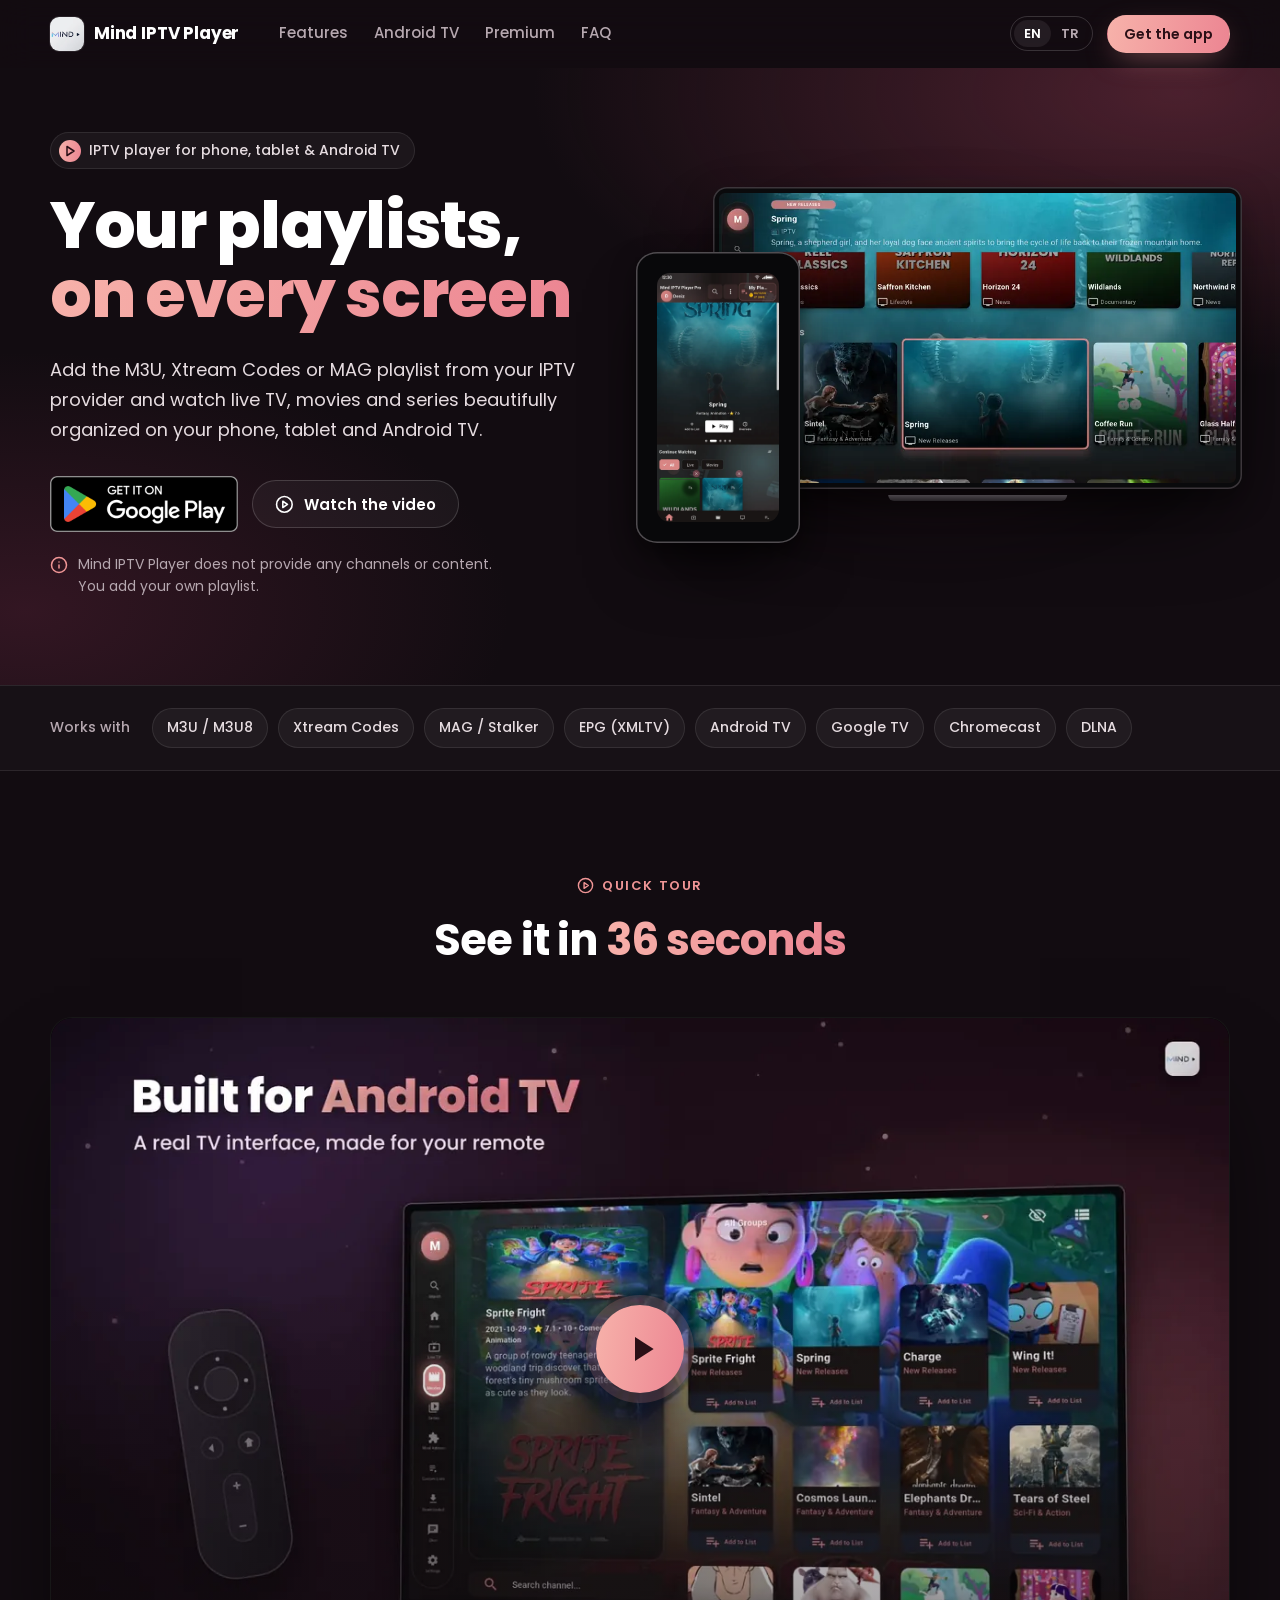
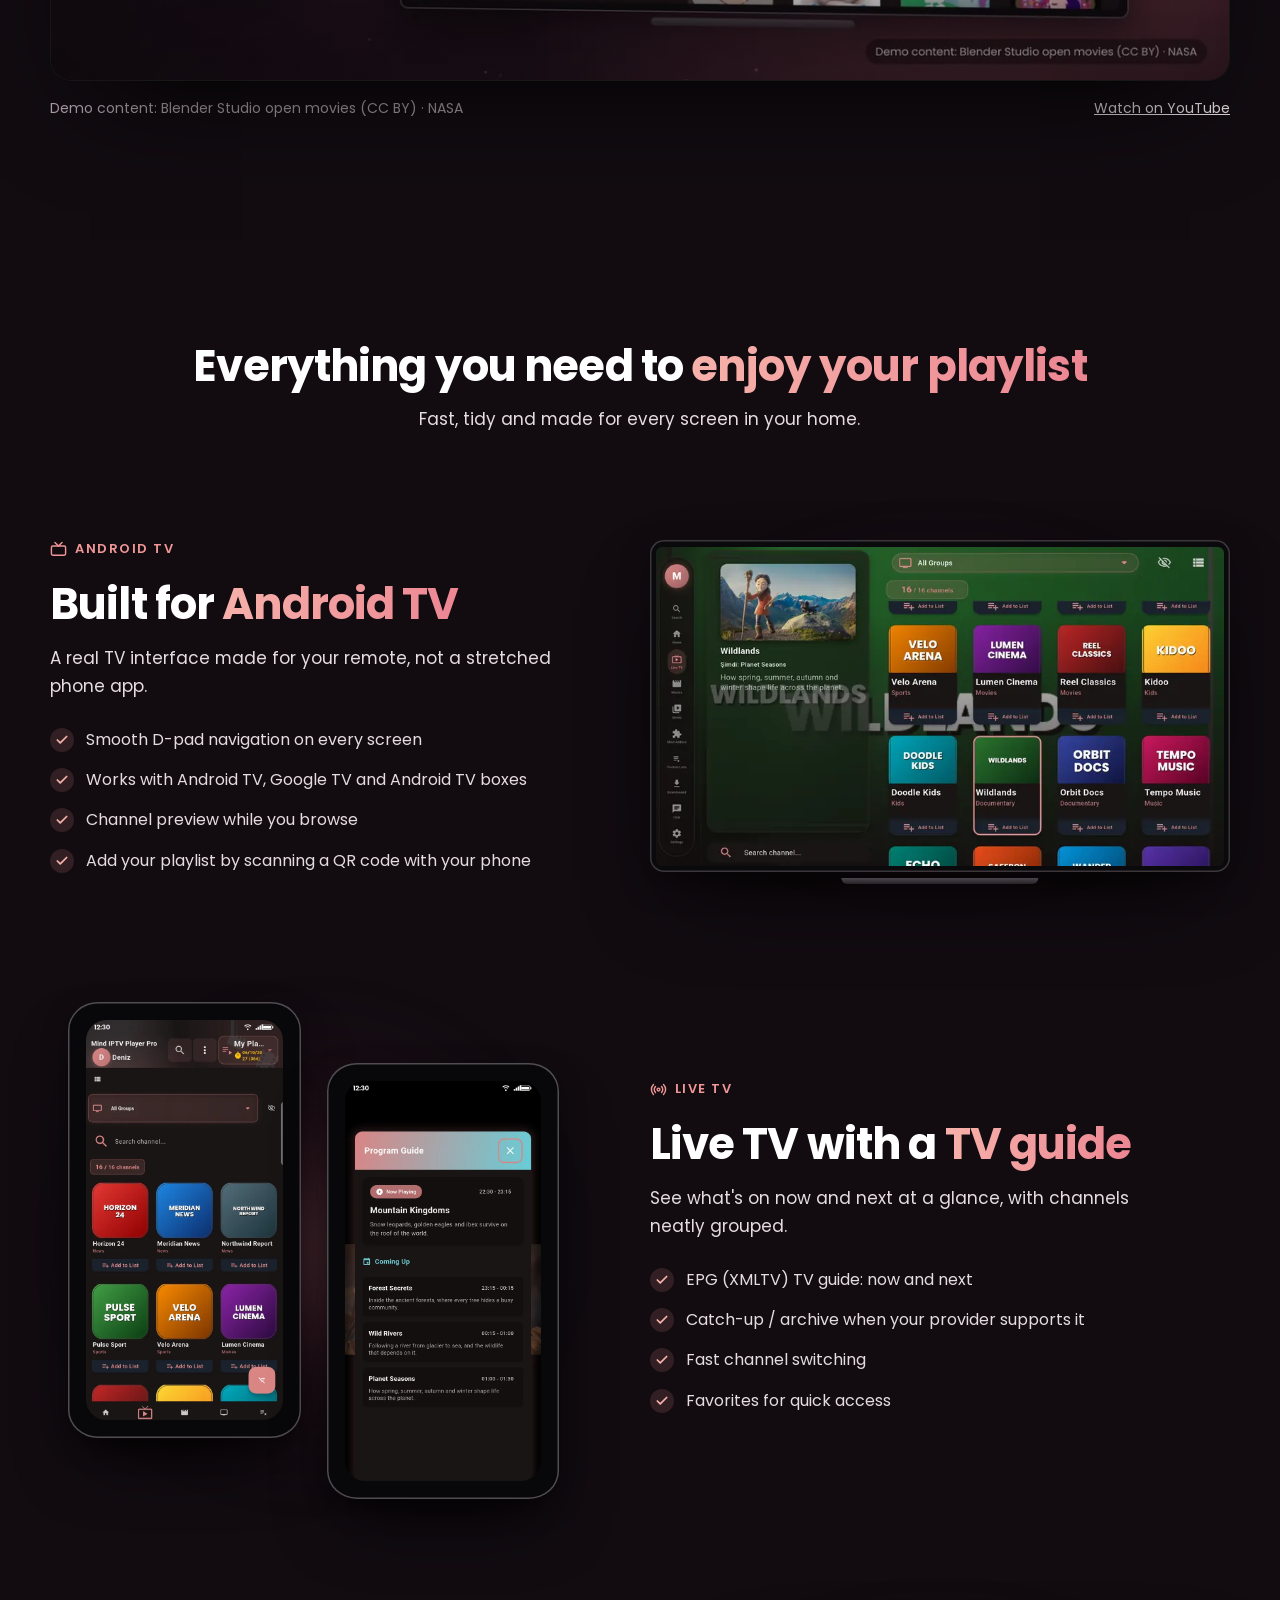
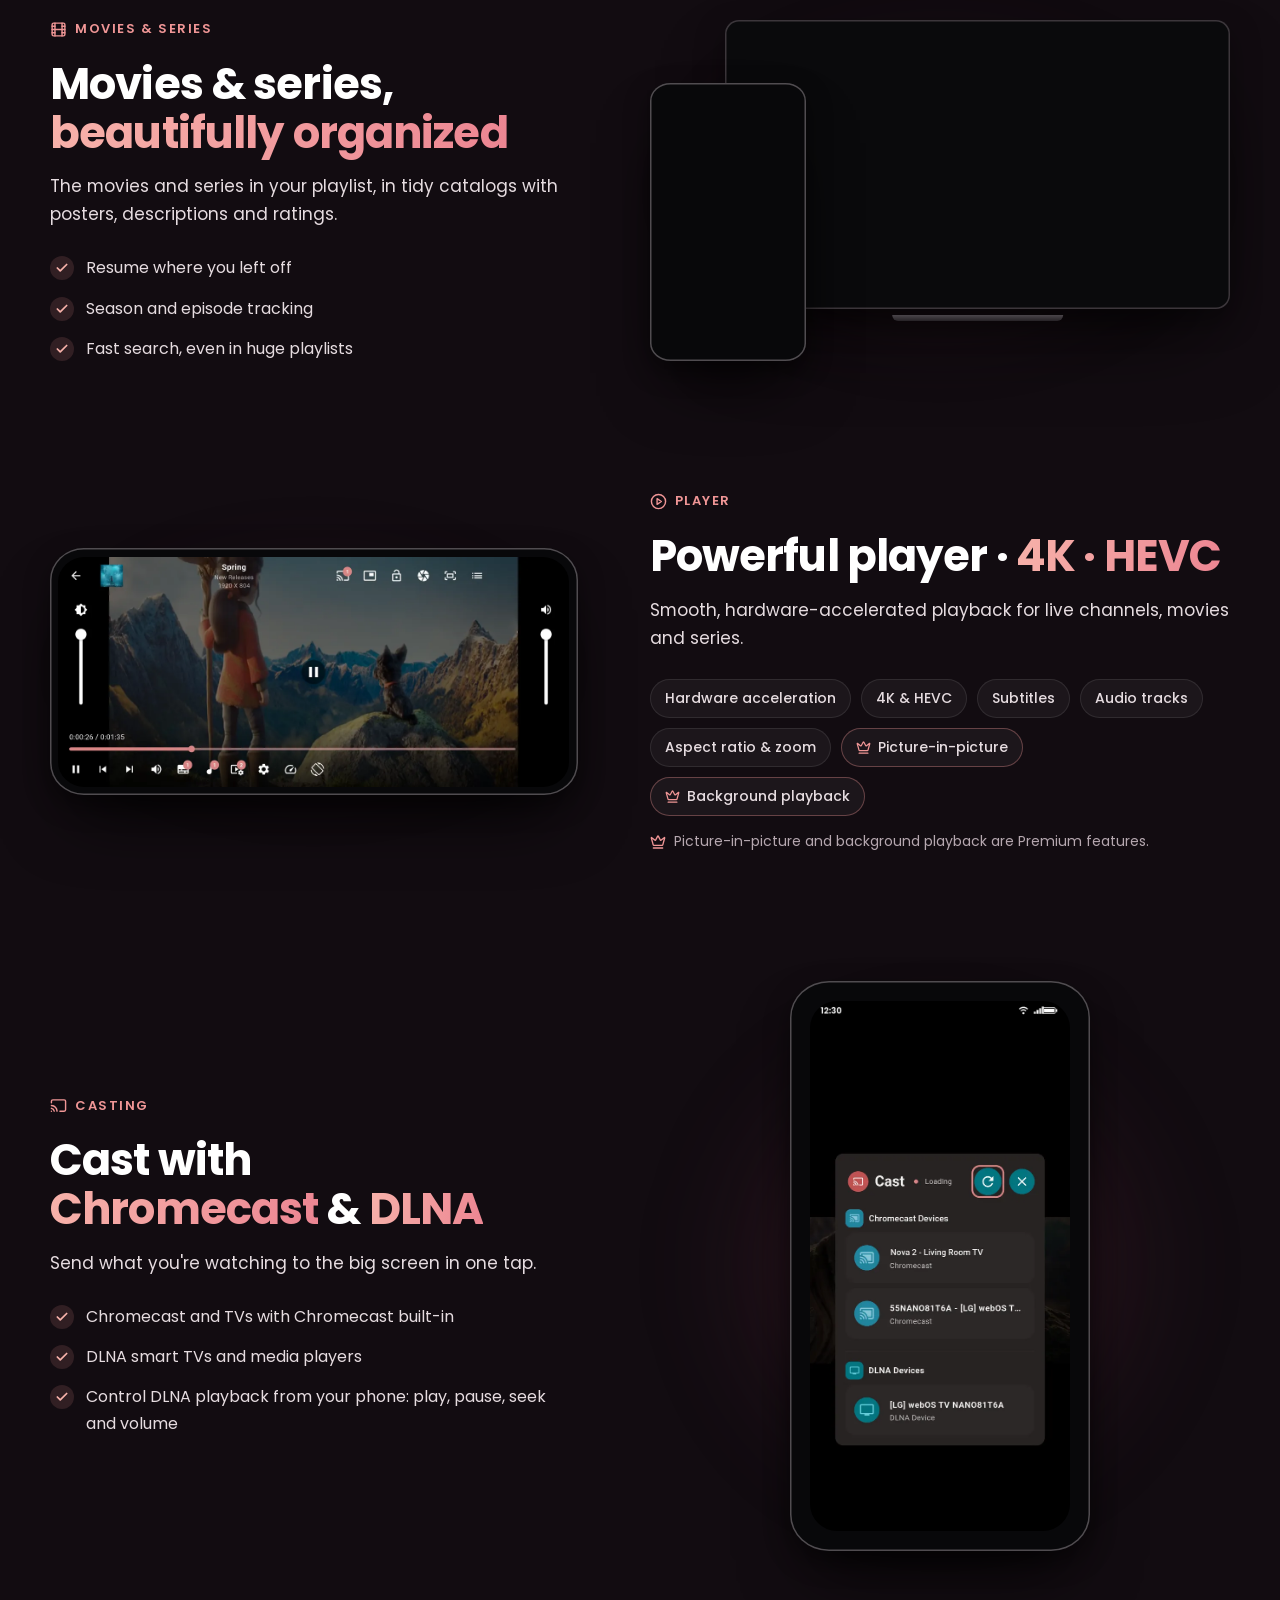
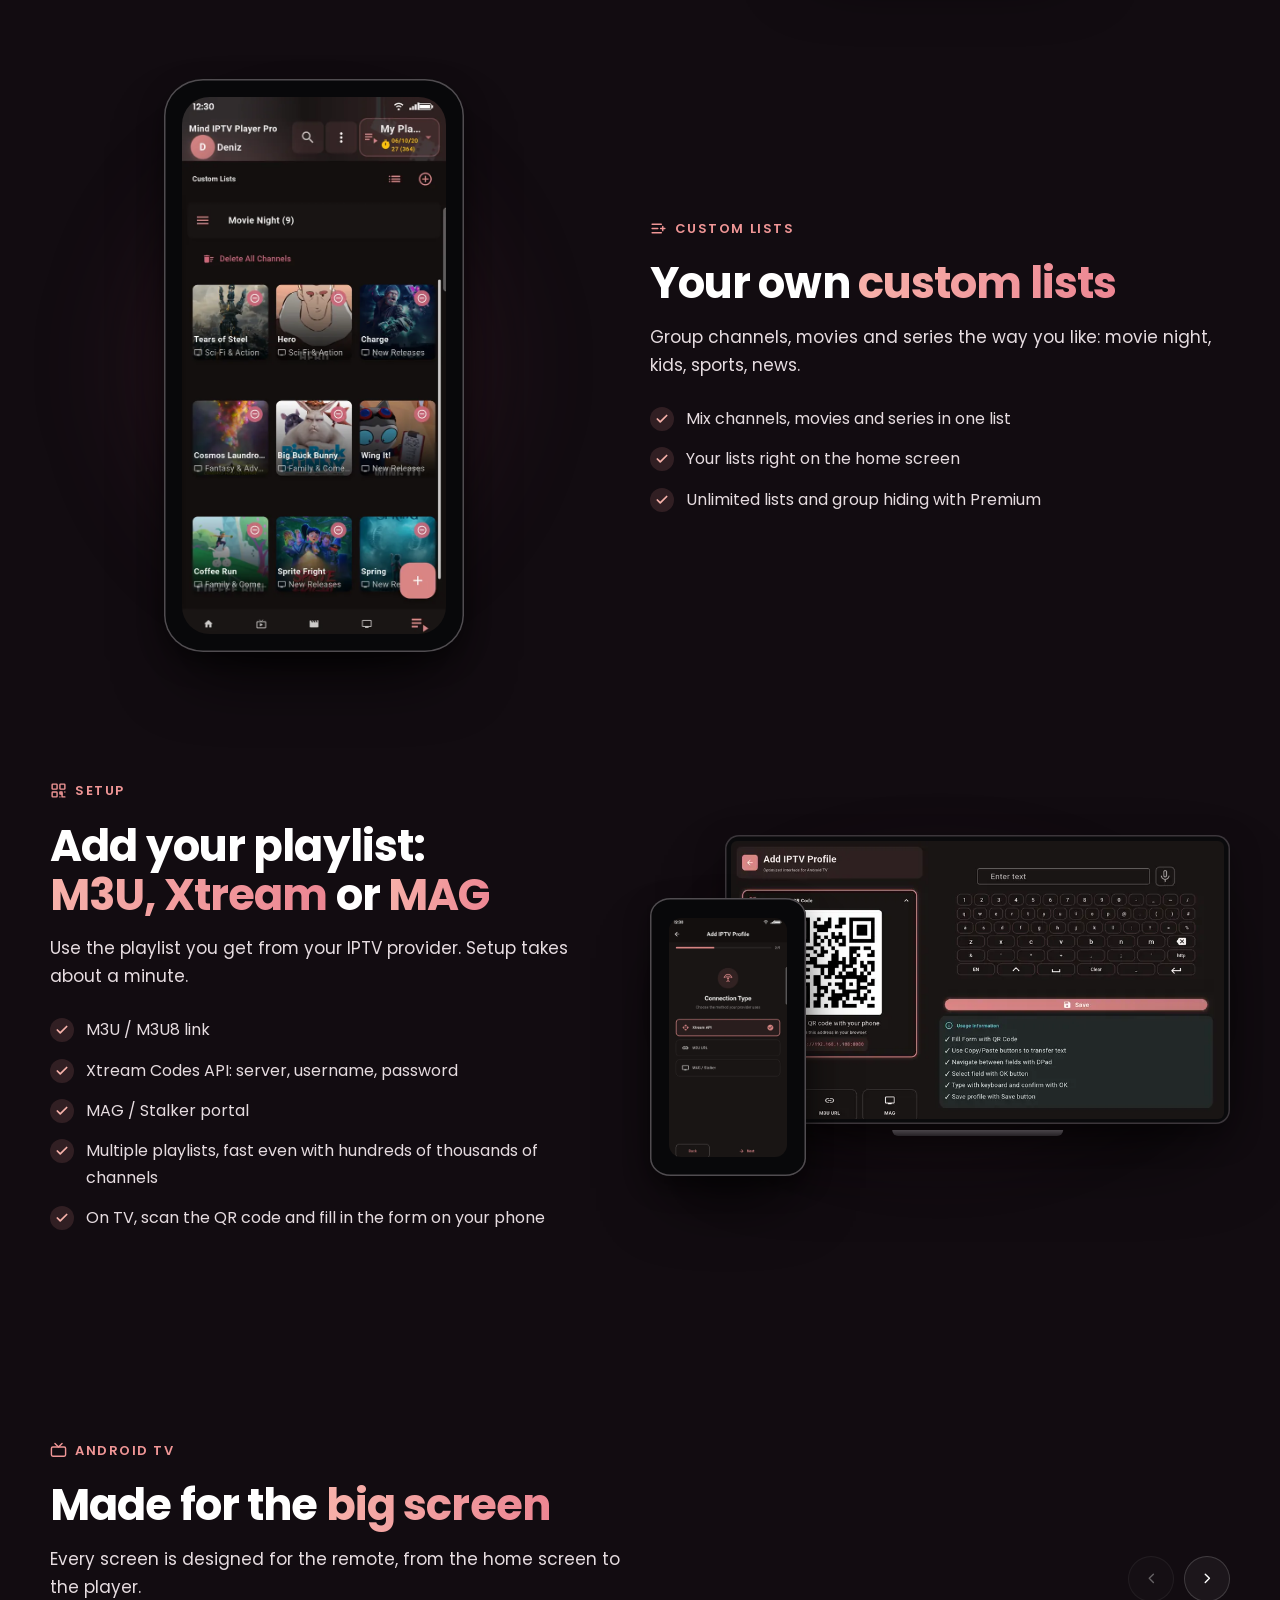
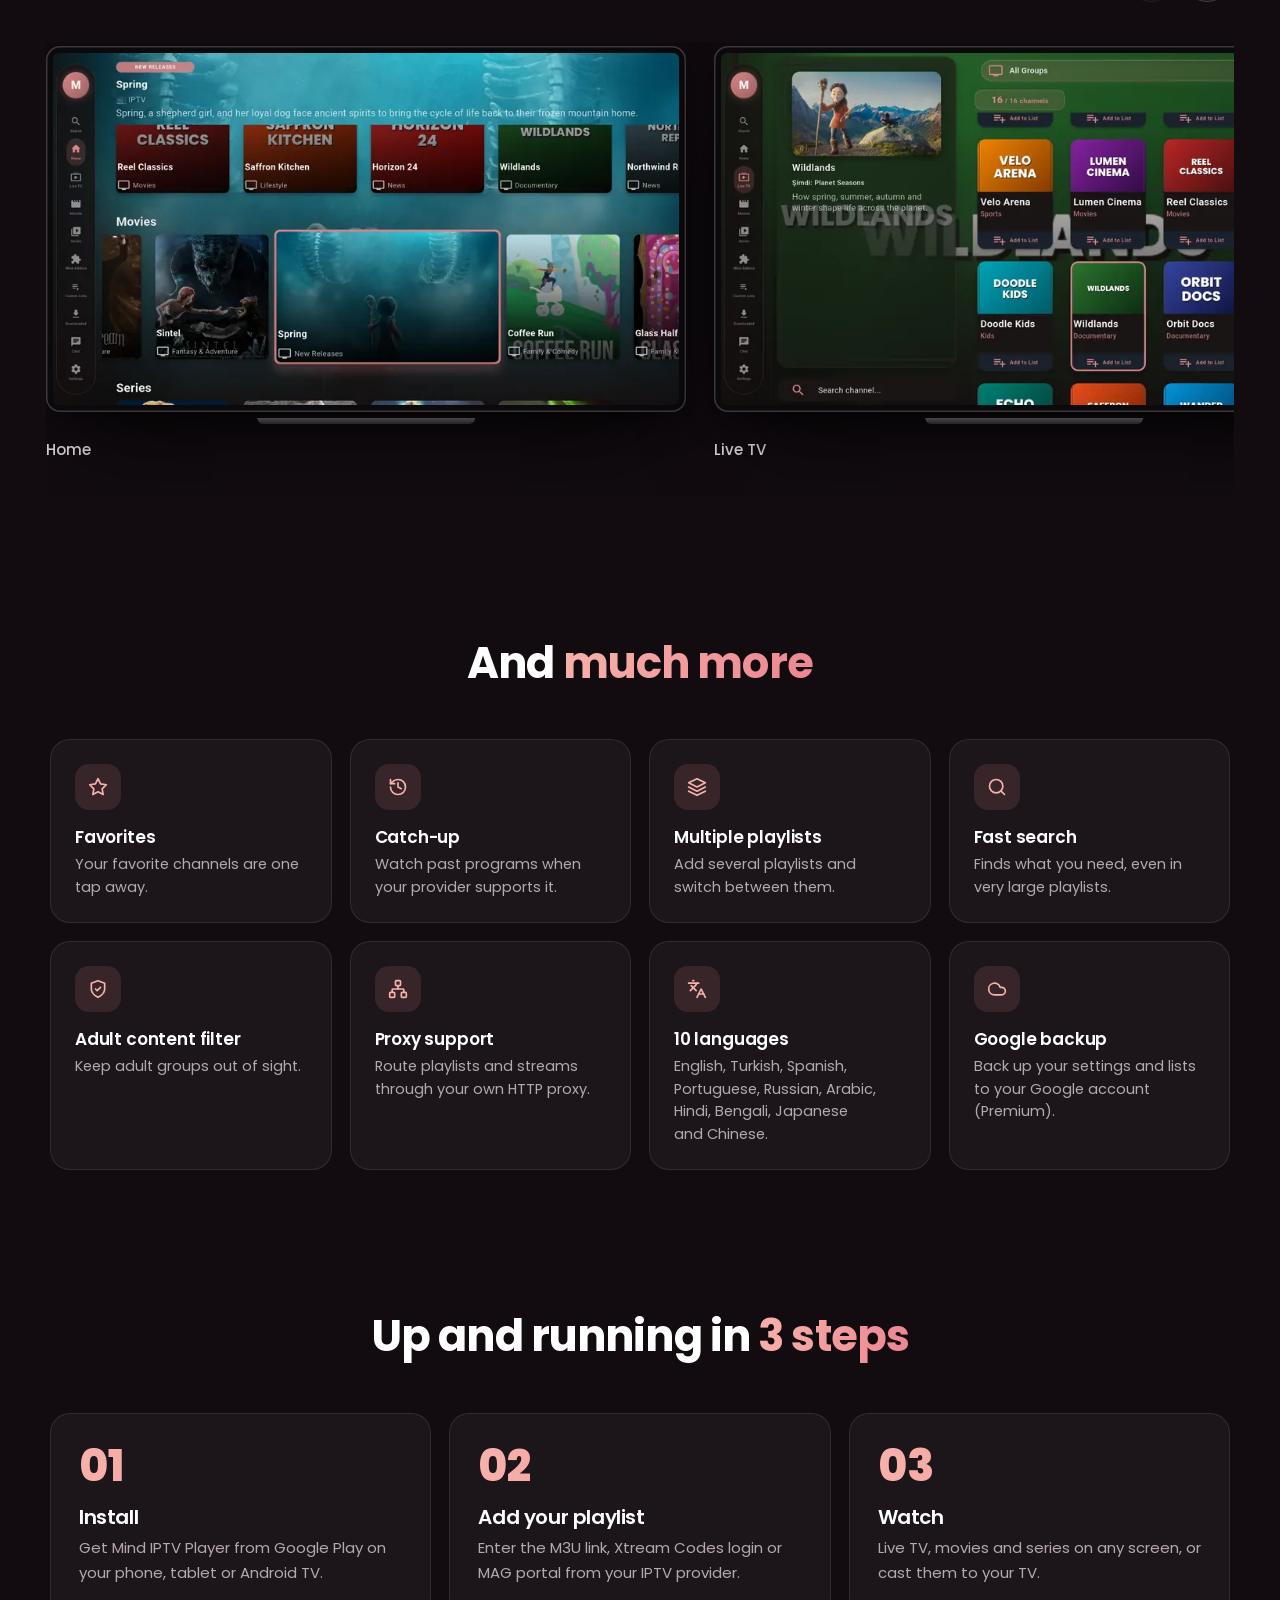
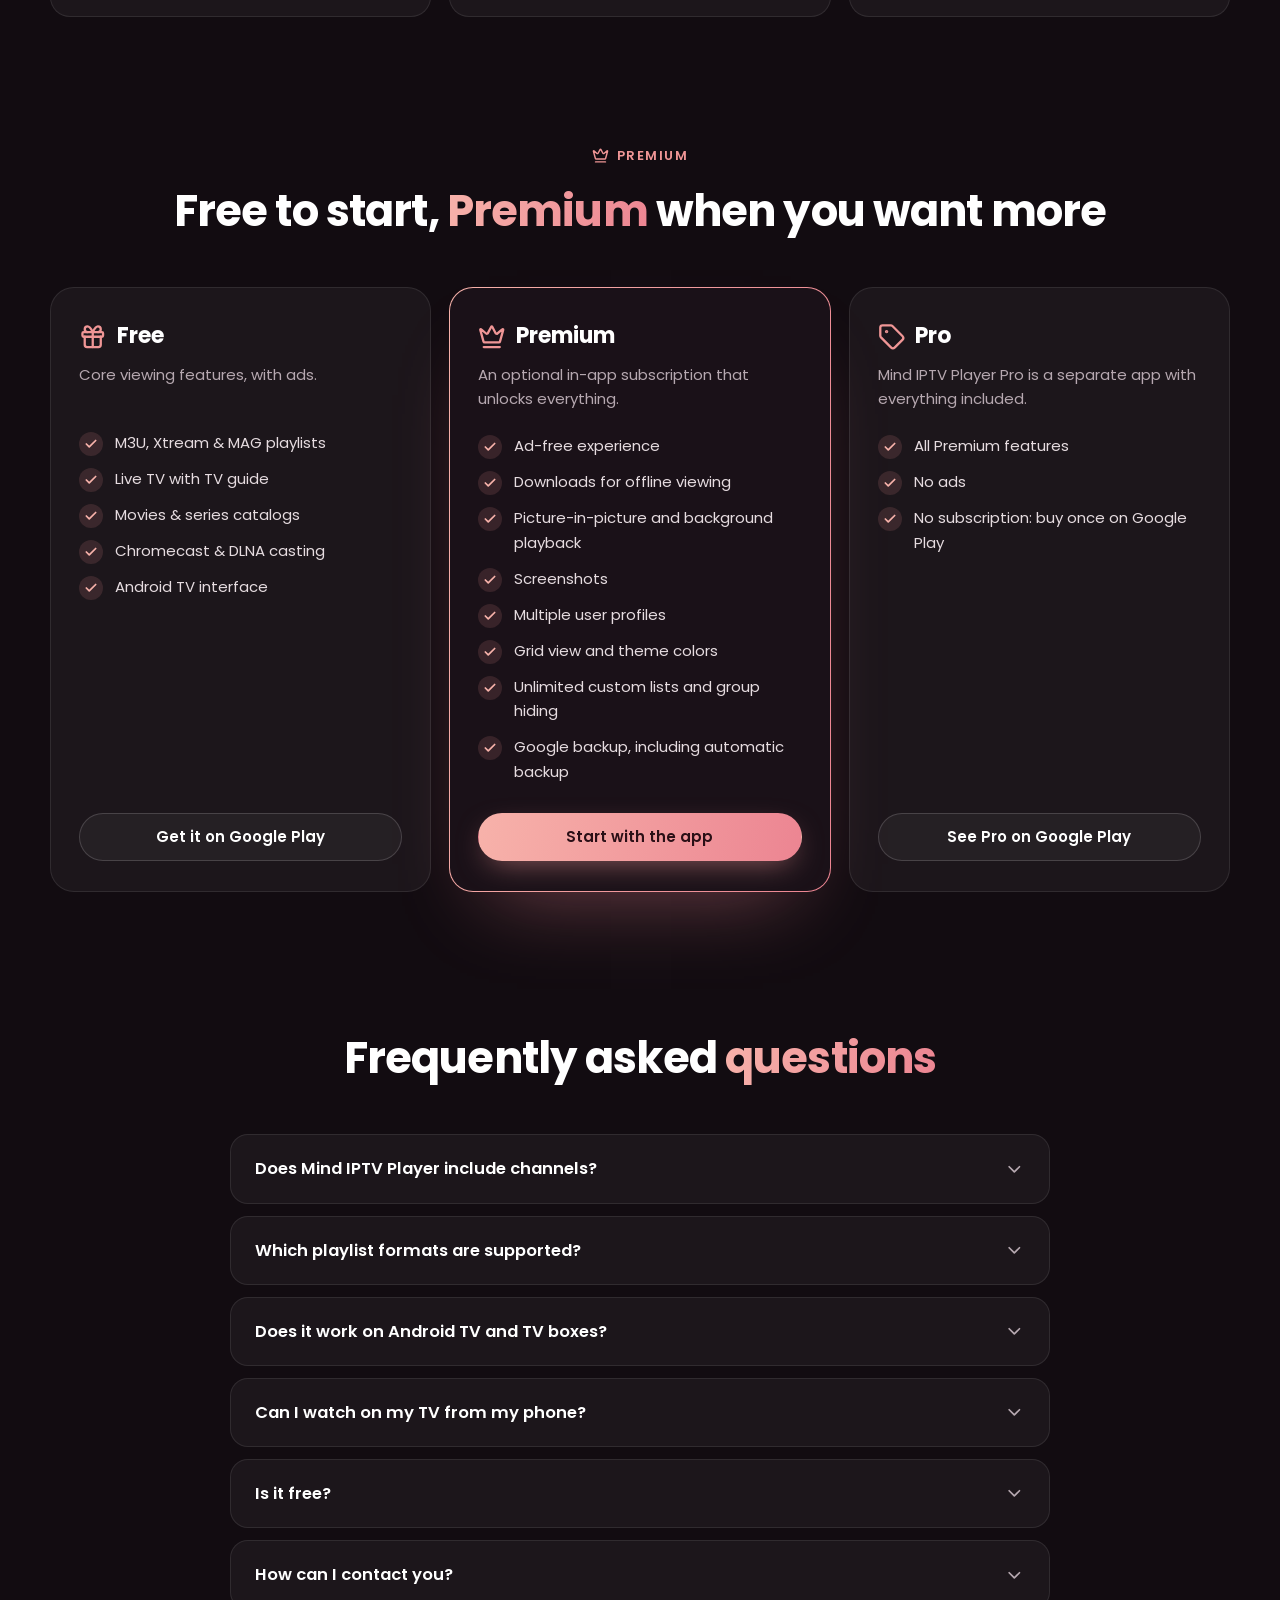
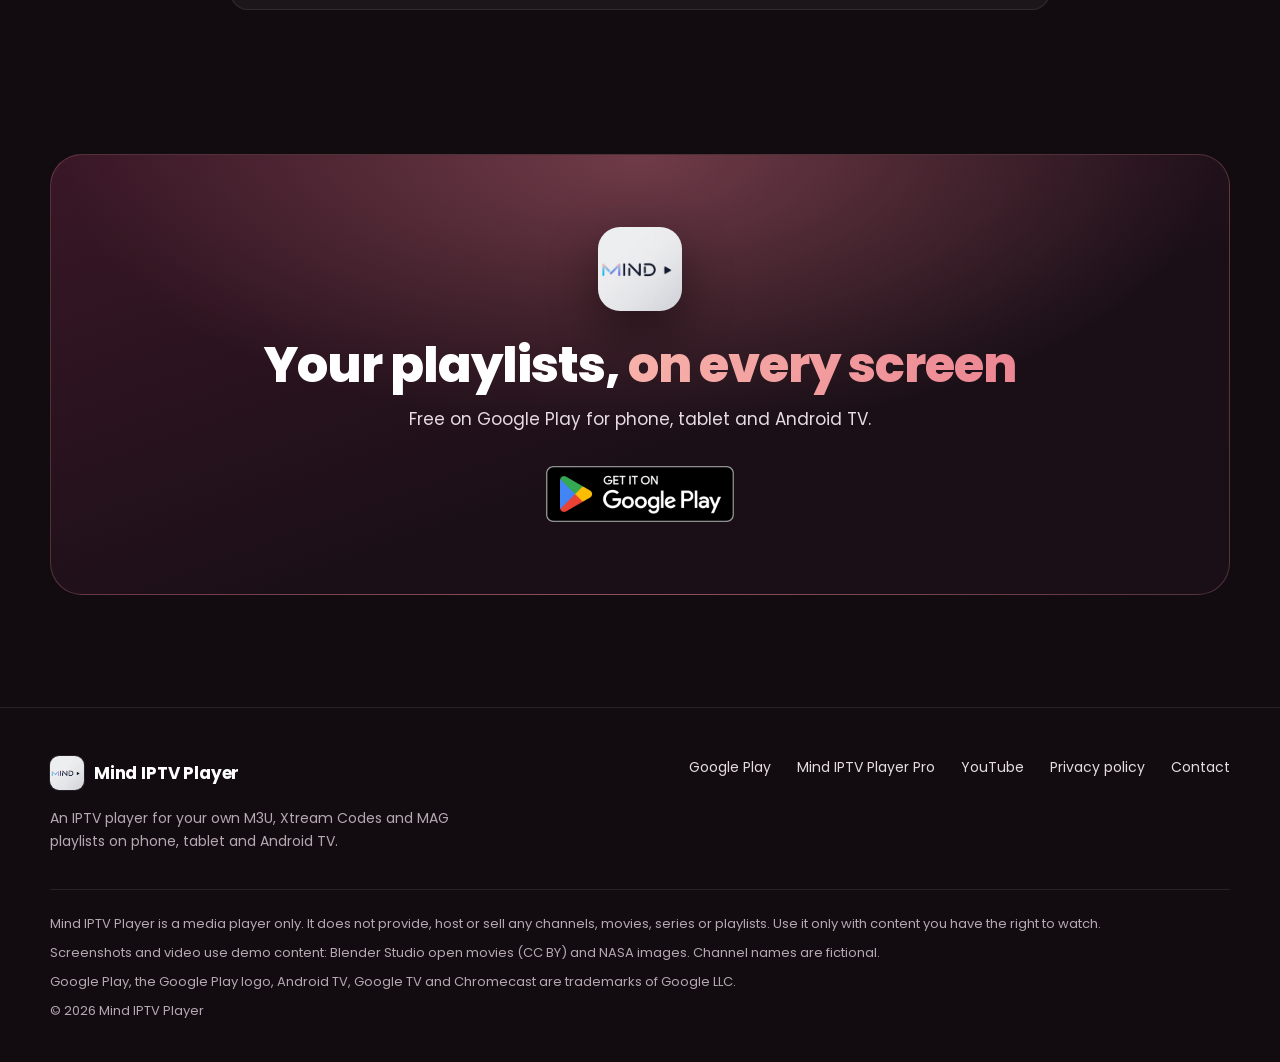
==== commit b1c491fe: "Gizlilik politikası sayfaları (EN/TR) Veri akışı uygulamanın koduna göre yazıldı; altbilgi bağlantıs" ====
--- a/index.html
+++ b/index.html
@@ -252,7 +252,7 @@
         <a href="https://play.google.com/store/apps/details?id=com.hkn.mindiptv&amp;hl=en&amp;referrer=utm_source%3Dwebsite%26utm_medium%3Dlanding%26utm_campaign%3Den" data-play="https://play.google.com/store/apps/details?id=com.hkn.mindiptv&amp;hl=en" rel="noopener">Google Play</a>
         <a href="https://play.google.com/store/apps/details?id=com.hkn.mindiptvpro&amp;hl=en" rel="noopener">Mind IPTV Player Pro</a>
         <a href="https://www.youtube.com/watch?v=ww-zmHw1vx0" rel="noopener" target="_blank">YouTube</a>
-        <a href="https://www.iubenda.com/privacy-policy/35154826" rel="noopener" target="_blank">Privacy policy</a>
+        <a href="privacy/">Privacy policy</a>
         <a href="mailto:mindiptvplayer@gmail.com">Contact</a>
       </nav>
     </div>
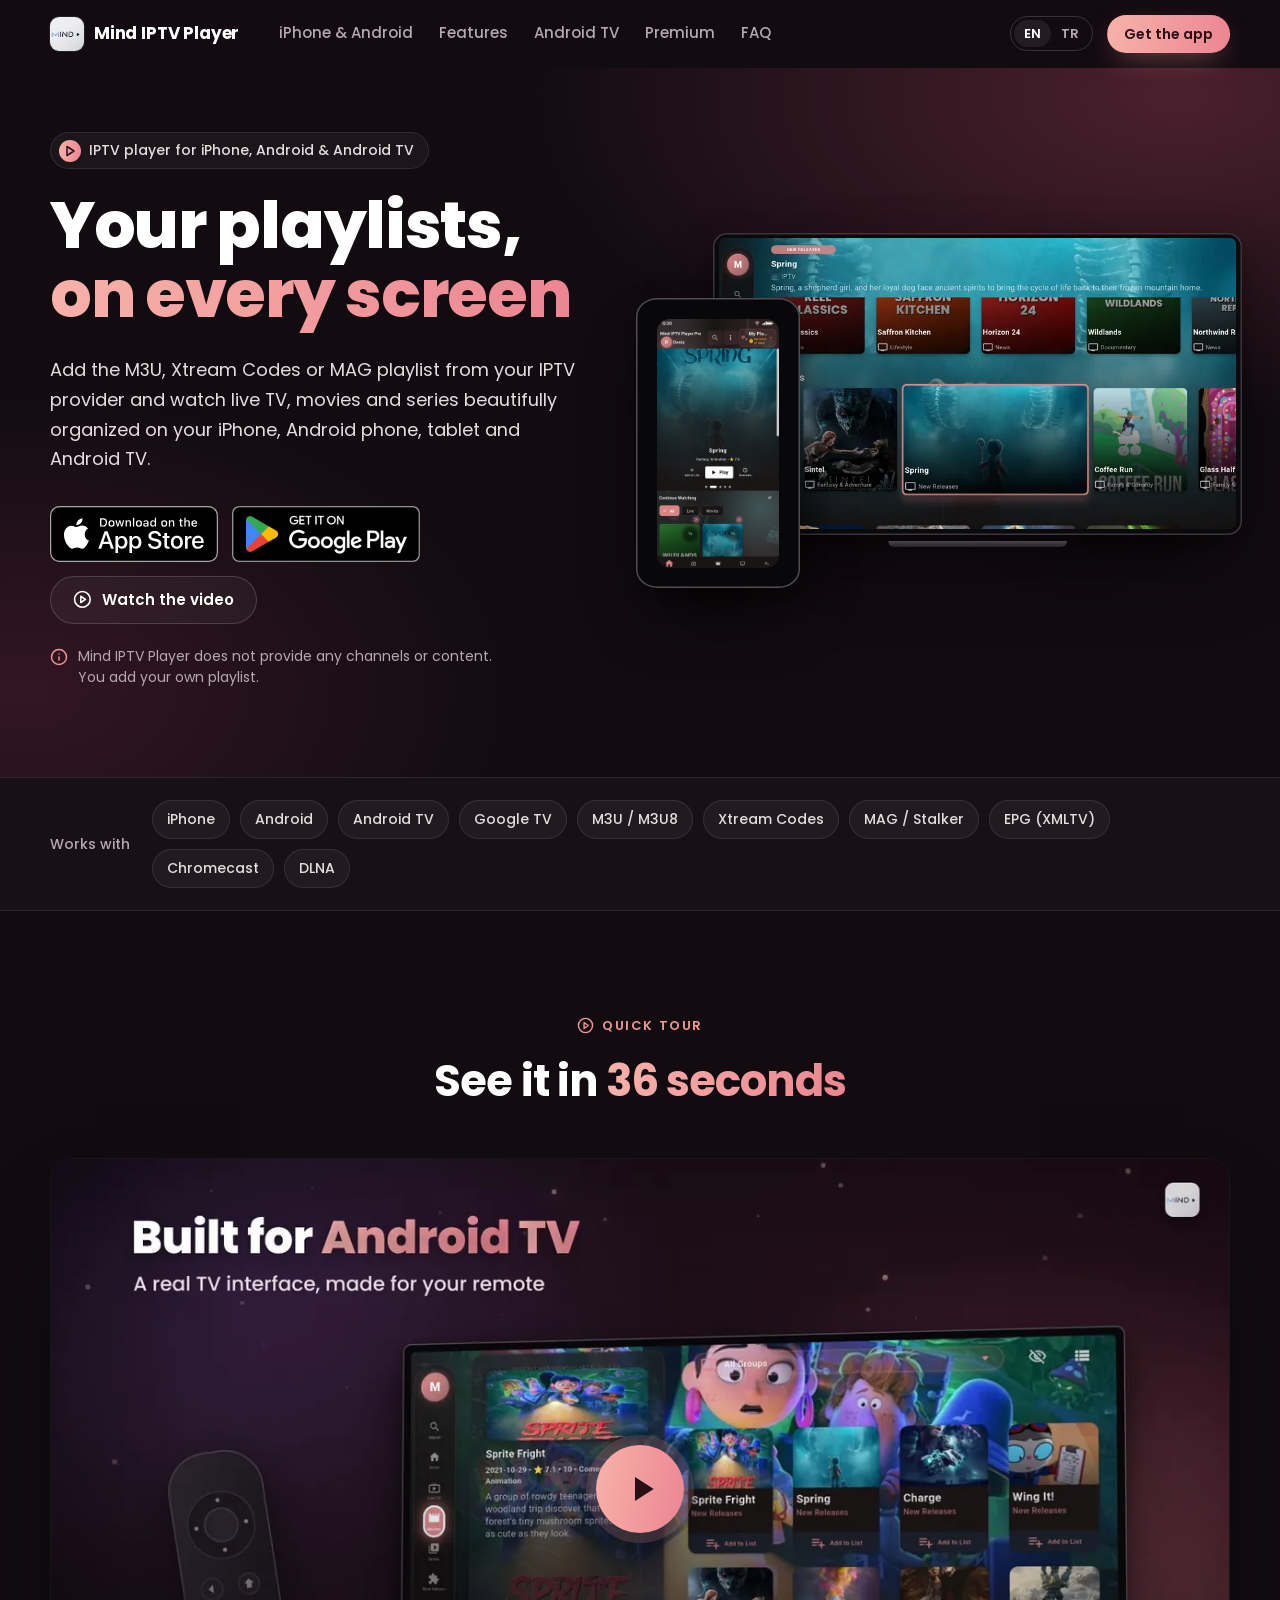
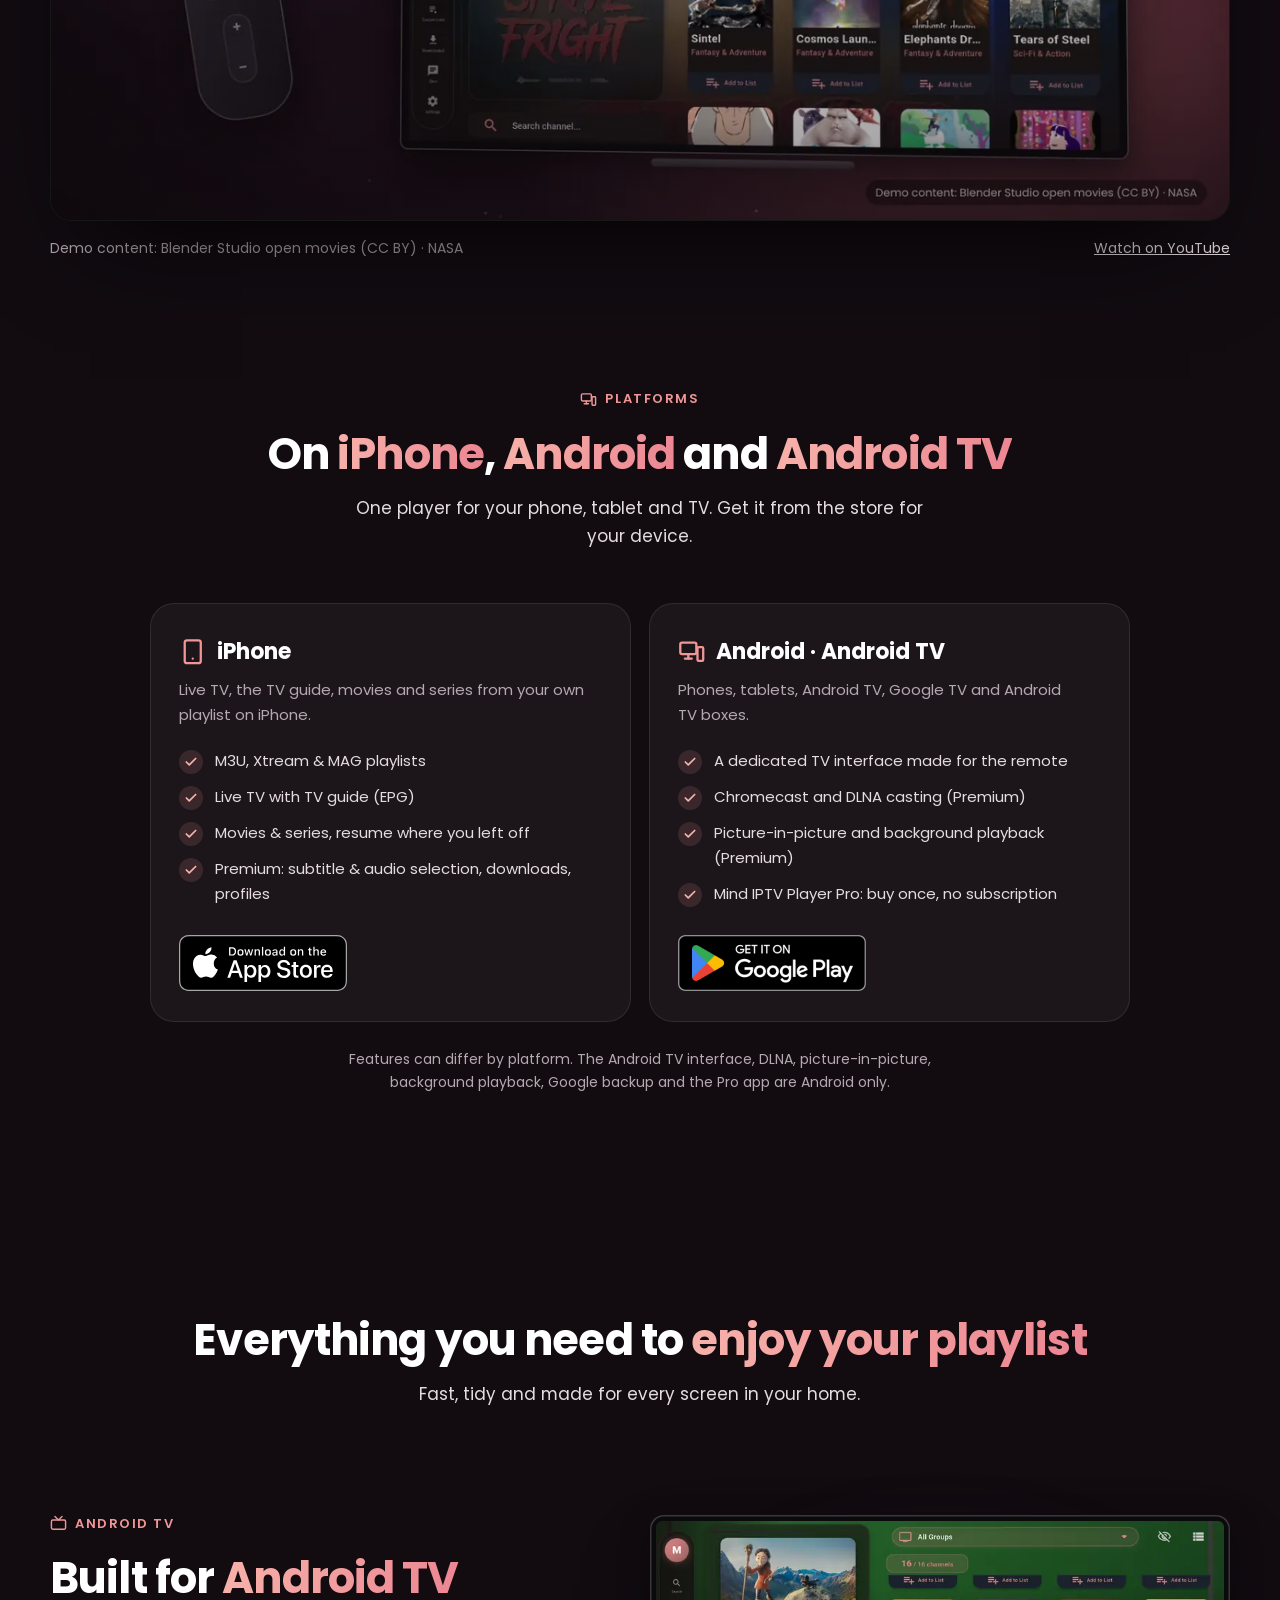
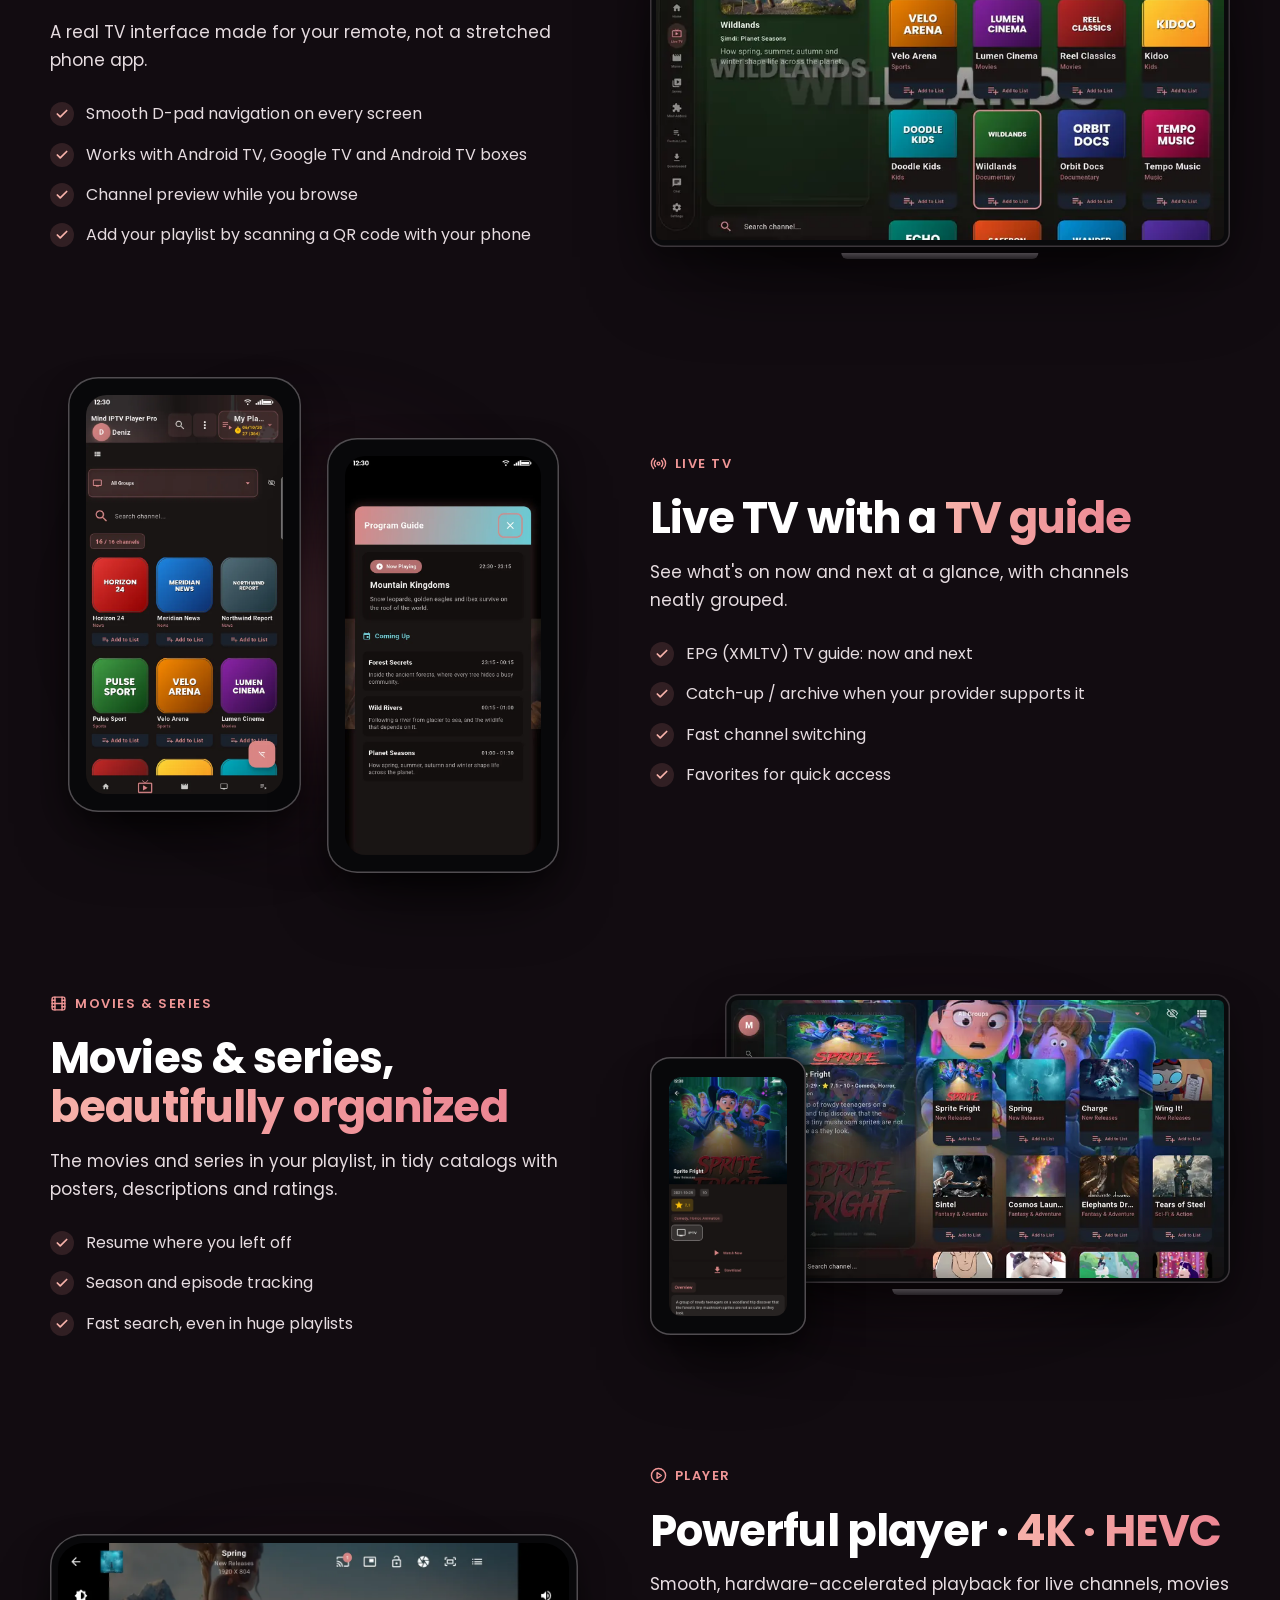
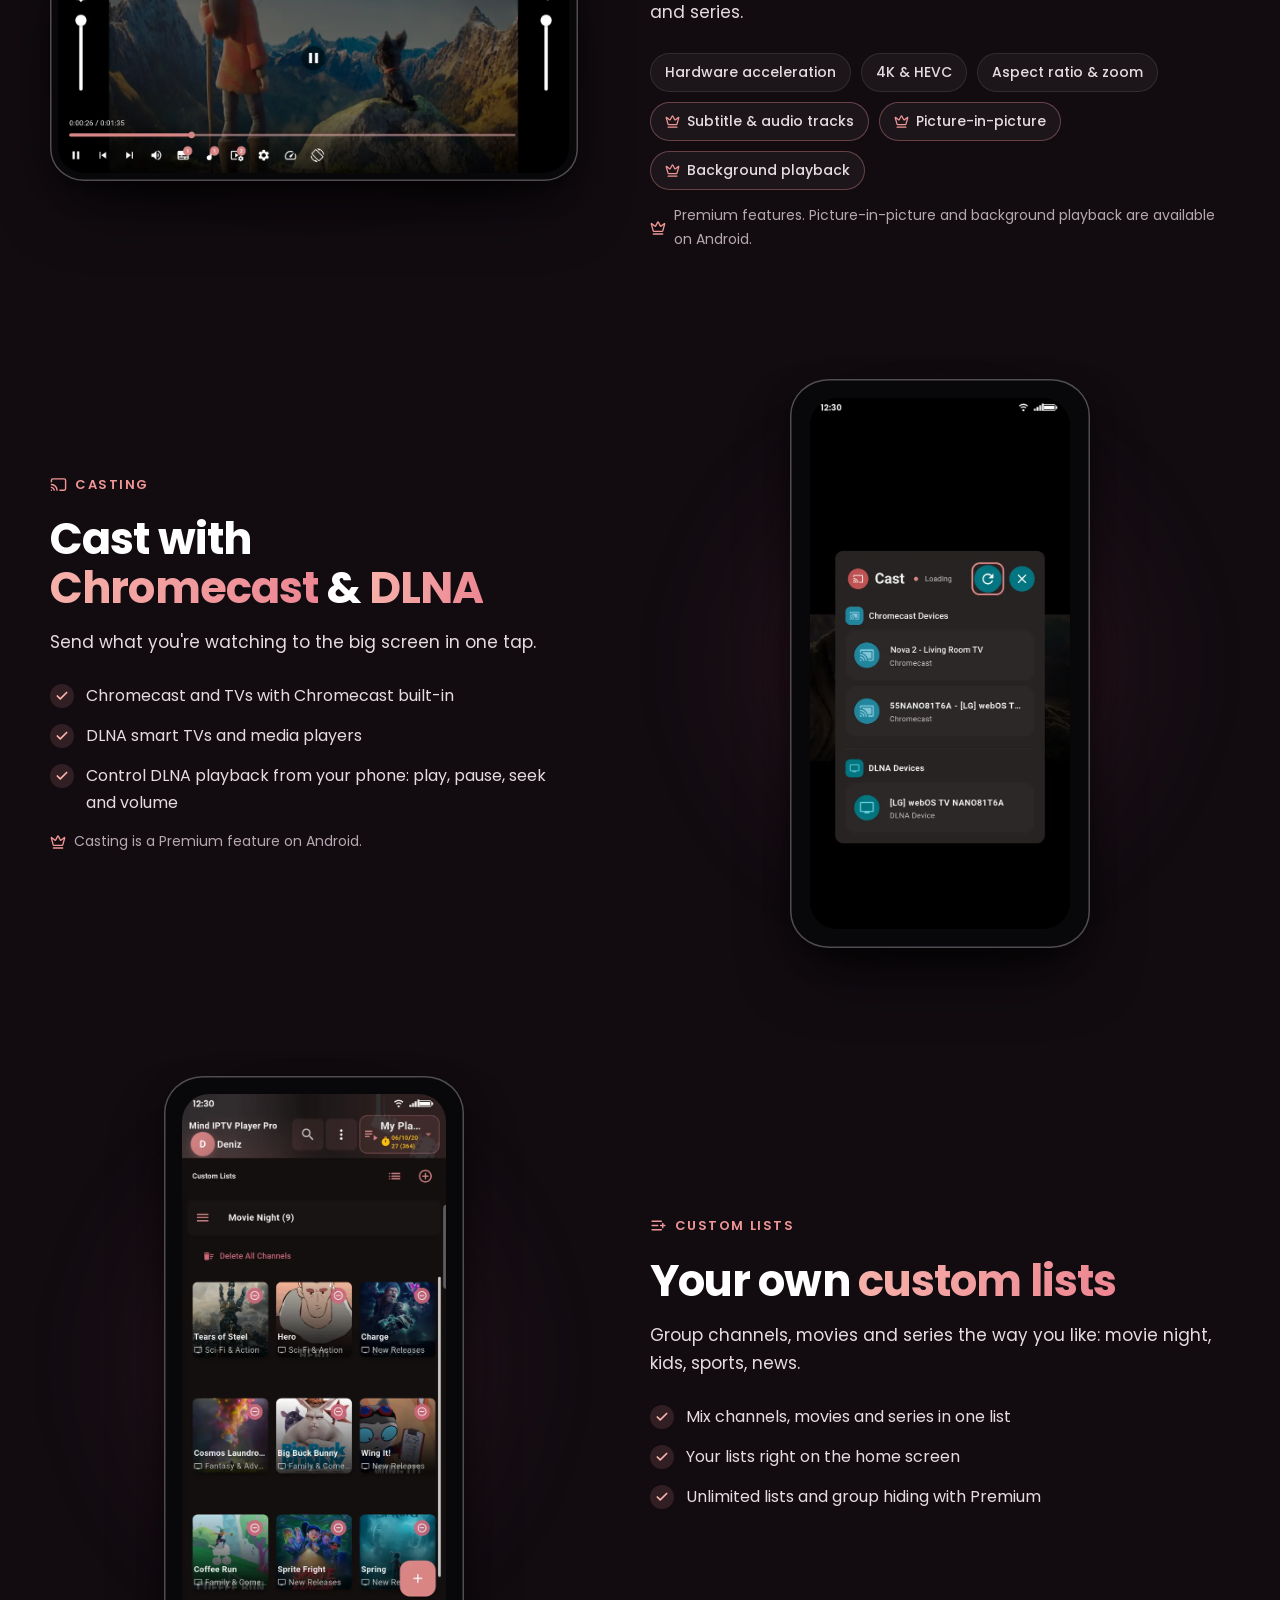
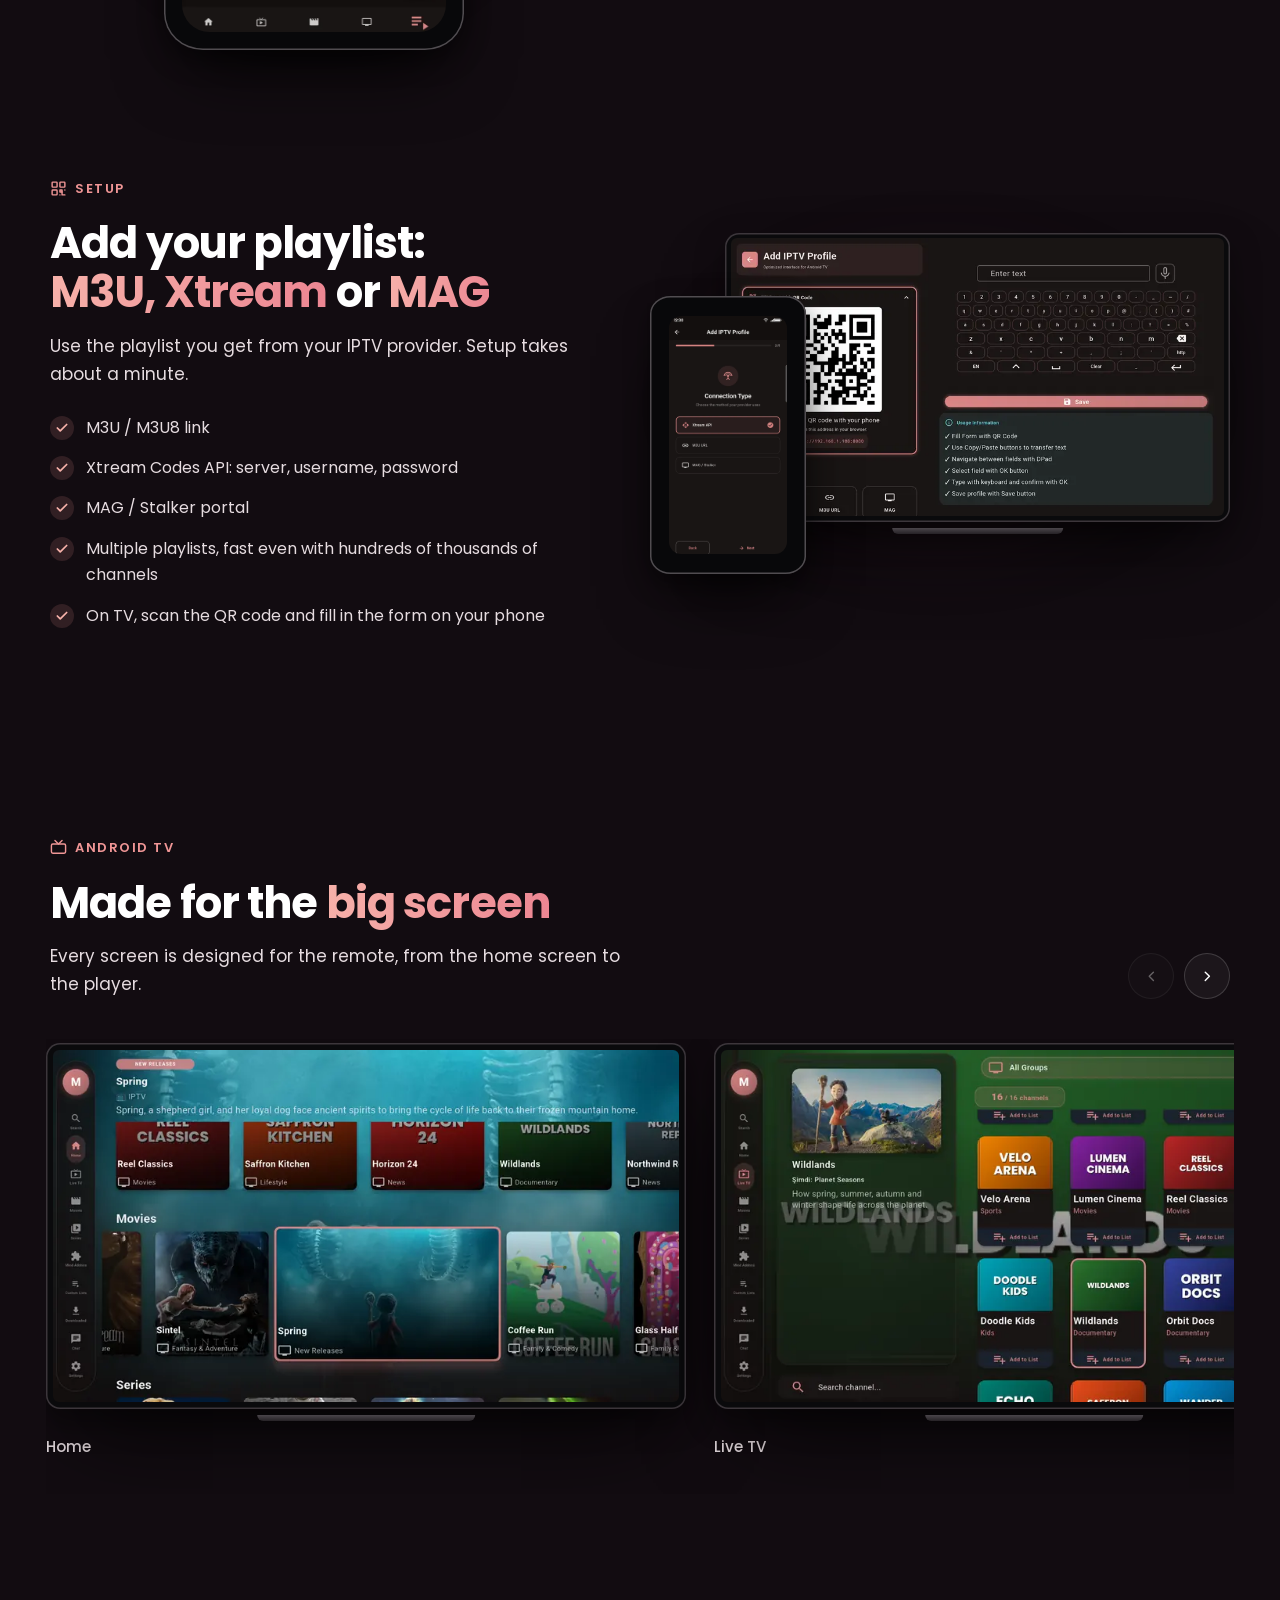
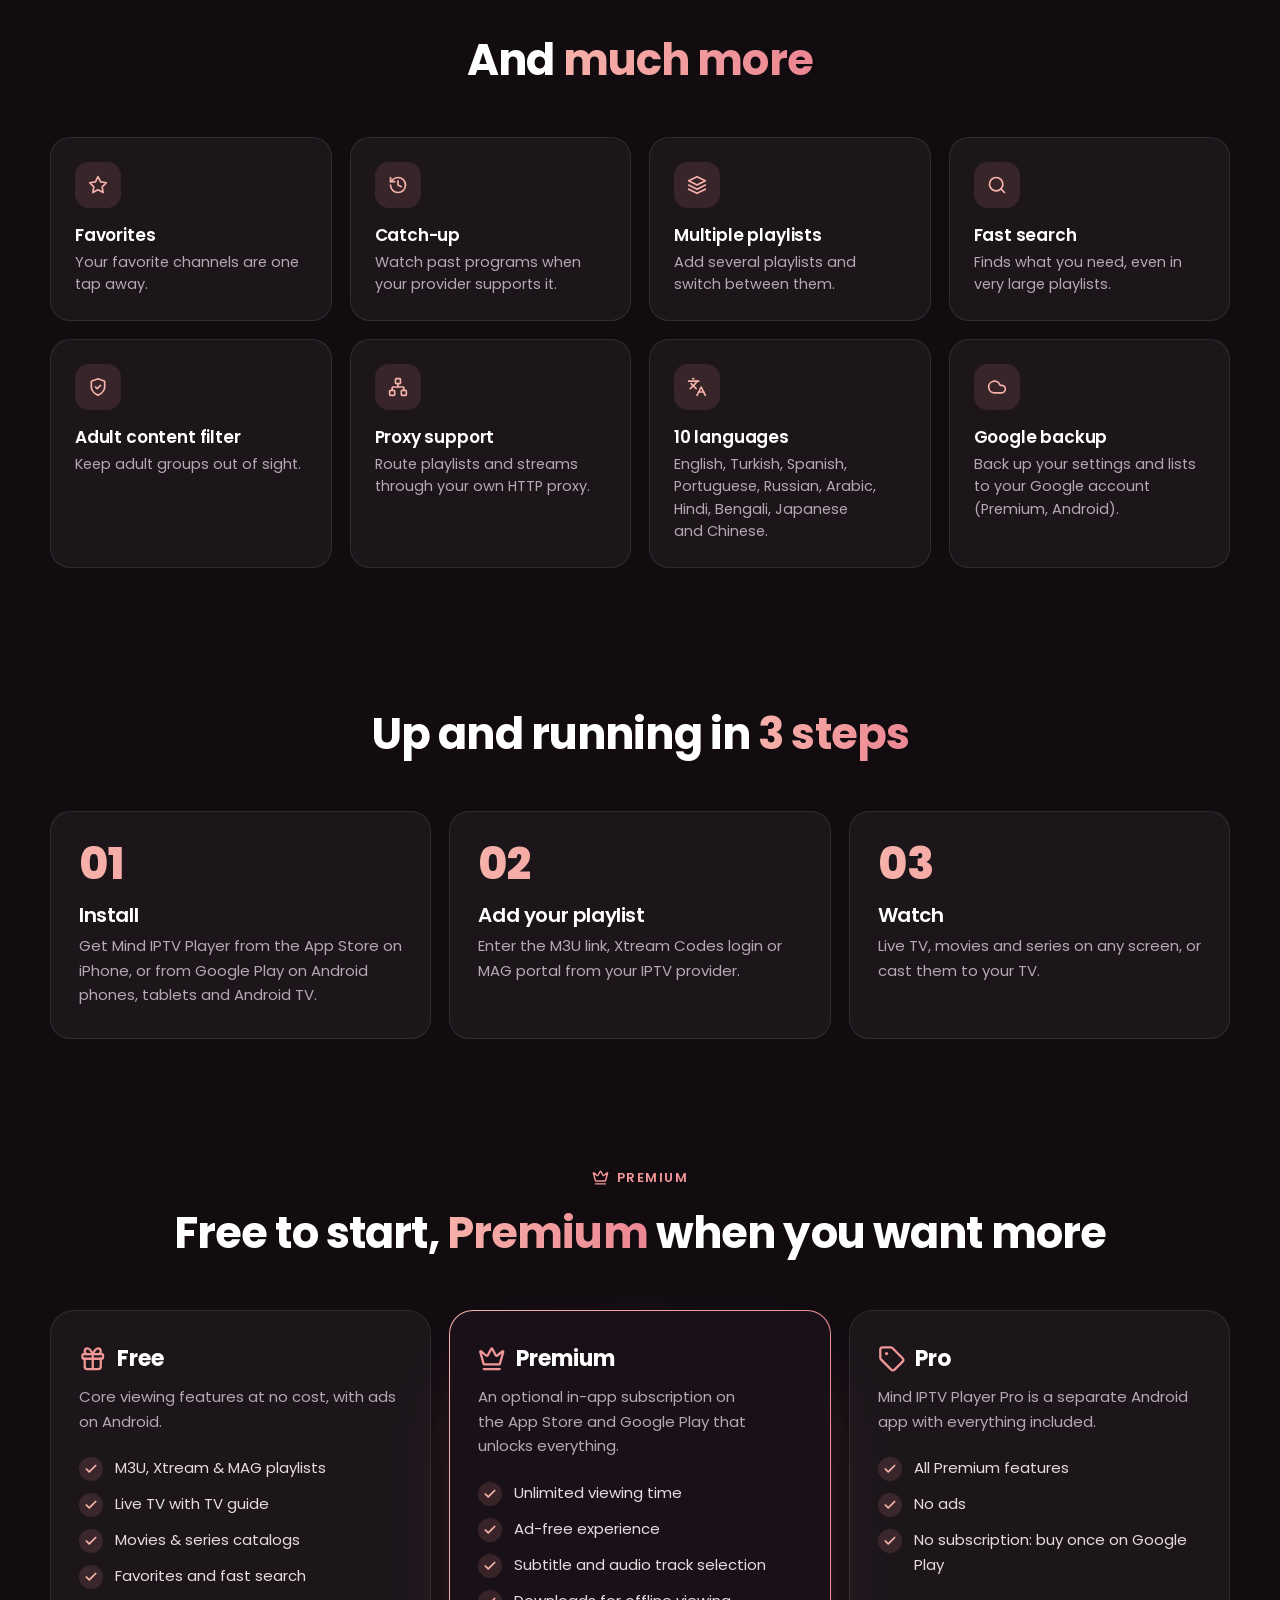
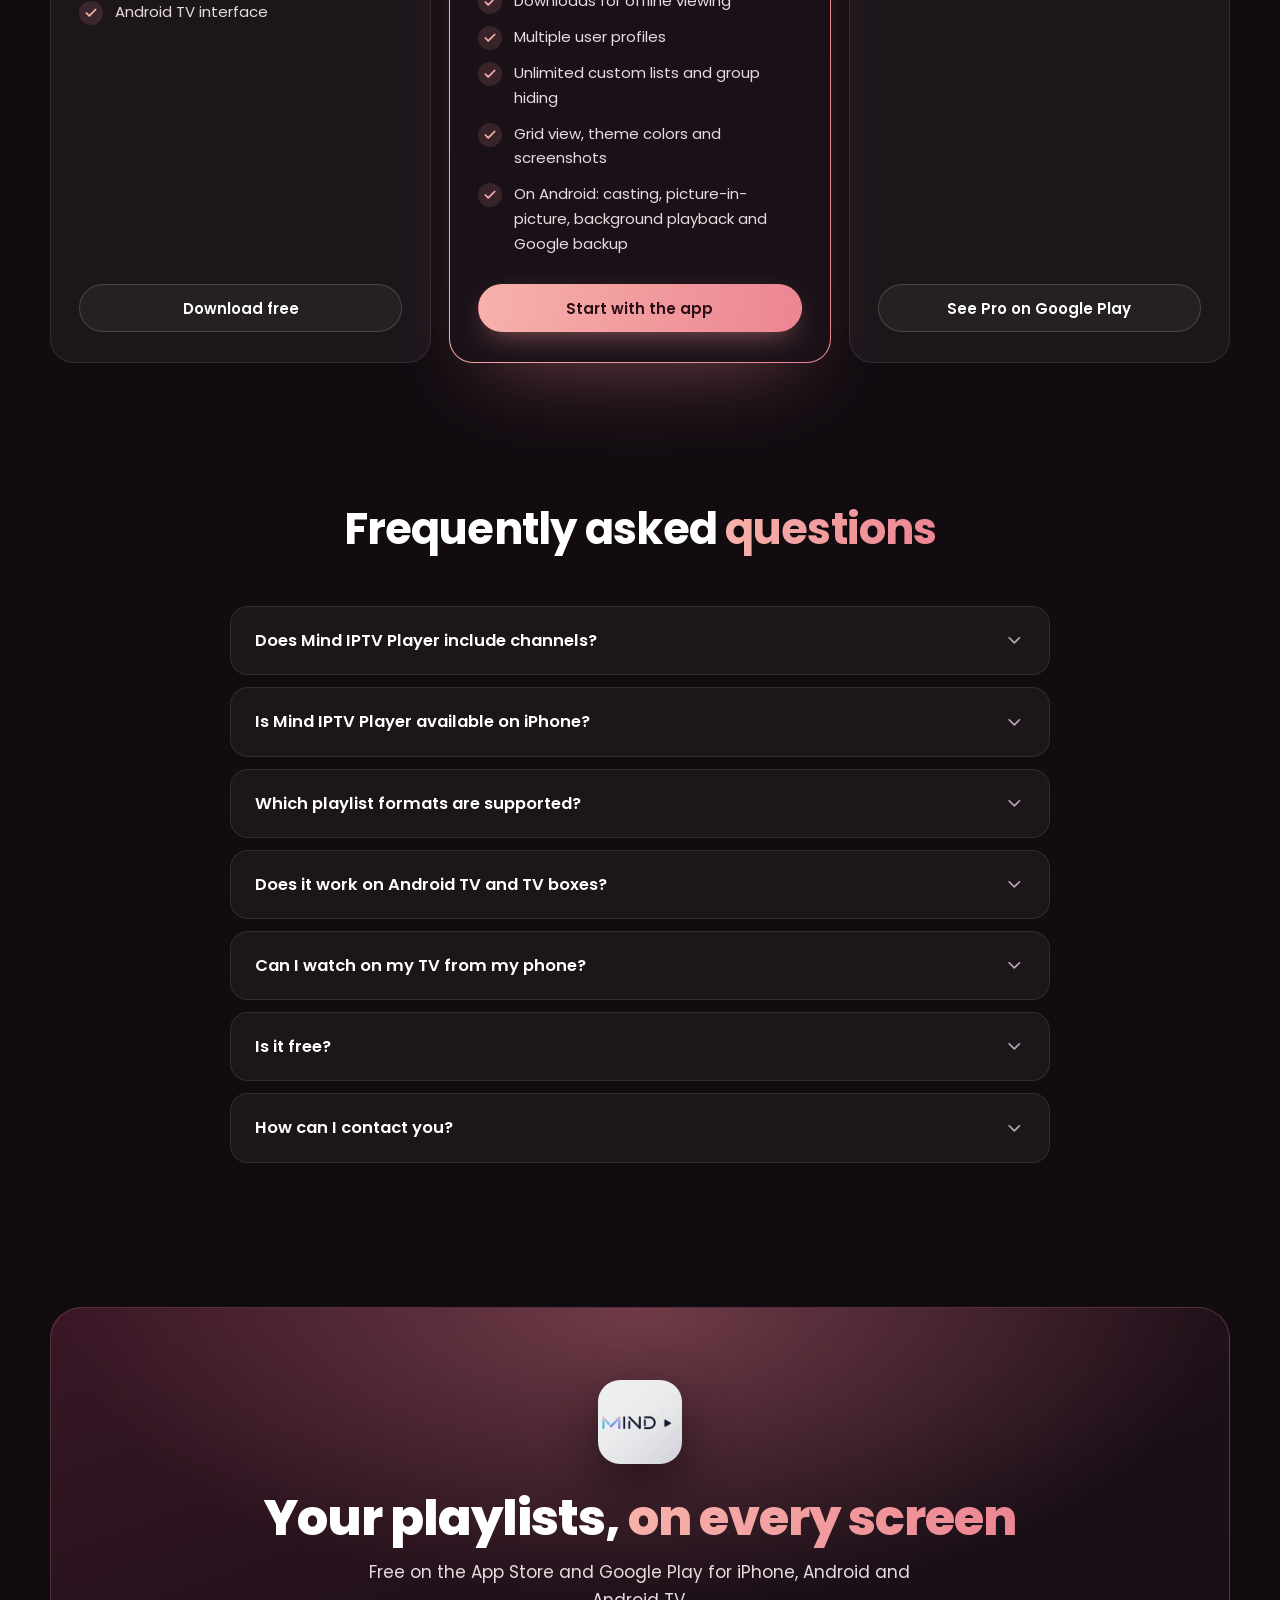
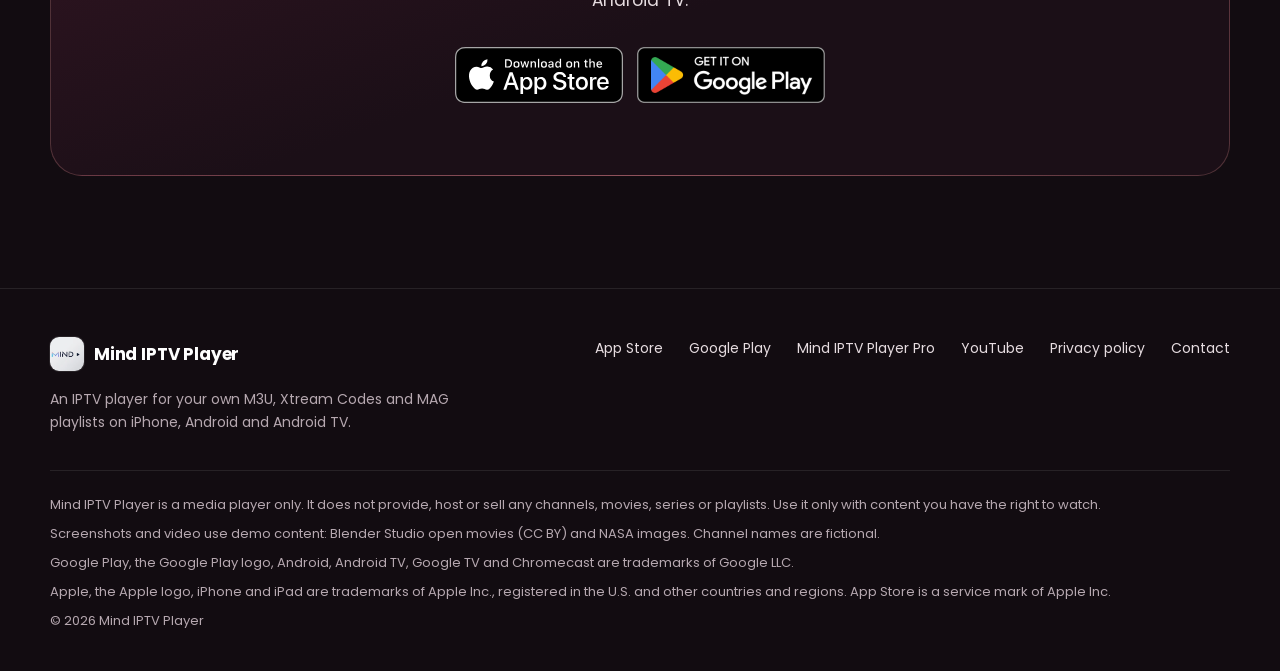
==== commit 2e3a0980: "Site: App Store ve Google Play birlikte - Ana bölüm ve indirme bölümünde App Store + Google Play roz" ====
--- a/index.html
+++ b/index.html
@@ -3,17 +3,18 @@
 <head>
 <meta charset="utf-8">
 <meta name="viewport" content="width=device-width, initial-scale=1, viewport-fit=cover">
-<title>Mind IPTV Player – IPTV player for M3U, Xtream &amp; MAG on phone and Android TV</title>
-<meta name="description" content="Watch your own M3U, Xtream Codes and MAG playlists on phone, tablet and Android TV. EPG TV guide, Chromecast &amp; DLNA casting, custom lists and a powerful 4K player. No content included: add your own playlist.">
+<title>Mind IPTV Player – IPTV player for M3U, Xtream &amp; MAG on iPhone, Android and Android TV</title>
+<meta name="description" content="Watch your own M3U, Xtream Codes and MAG playlists on iPhone, Android phones and tablets, and Android TV. EPG TV guide, movie and series catalogs, custom lists and a powerful 4K player. No content included: add your own playlist.">
 <link rel="canonical" href="https://dumkof22.github.io/mind-iptv-player/">
 <link rel="alternate" hreflang="en" href="https://dumkof22.github.io/mind-iptv-player/"><link rel="alternate" hreflang="tr" href="https://dumkof22.github.io/mind-iptv-player/tr/"><link rel="alternate" hreflang="x-default" href="https://dumkof22.github.io/mind-iptv-player/">
 <meta name="theme-color" content="#120c11">
+<meta name="apple-itunes-app" content="app-id=6829206013">
 <meta property="og:type" content="website">
 <meta property="og:site_name" content="Mind IPTV Player">
-<meta property="og:title" content="Mind IPTV Player – IPTV player for M3U, Xtream &amp; MAG on phone and Android TV">
-<meta property="og:description" content="Watch your own M3U, Xtream Codes and MAG playlists on phone, tablet and Android TV. EPG TV guide, Chromecast &amp; DLNA casting, custom lists and a powerful 4K player. No content included: add your own playlist.">
+<meta property="og:title" content="Mind IPTV Player – IPTV player for M3U, Xtream &amp; MAG on iPhone, Android and Android TV">
+<meta property="og:description" content="Watch your own M3U, Xtream Codes and MAG playlists on iPhone, Android phones and tablets, and Android TV. EPG TV guide, movie and series catalogs, custom lists and a powerful 4K player. No content included: add your own playlist.">
 <meta property="og:url" content="https://dumkof22.github.io/mind-iptv-player/">
-<meta property="og:image" content="https://dumkof22.github.io/mind-iptv-player/assets/img/en/og.jpg">
+<meta property="og:image" content="https://dumkof22.github.io/mind-iptv-player/assets/img/en/og-stores.jpg">
 <meta property="og:image:width" content="1200">
 <meta property="og:image:height" content="630">
 <meta property="og:locale" content="en_US">
@@ -23,23 +24,23 @@
 <link rel="manifest" href="site.webmanifest">
 <link rel="preload" href="assets/fonts/poppins-extrabold.woff2" as="font" type="font/woff2" crossorigin>
 <link rel="preload" href="assets/fonts/poppins-regular.woff2" as="font" type="font/woff2" crossorigin>
-<link rel="stylesheet" href="assets/style.css?v=adfae703">
+<link rel="stylesheet" href="assets/style.css?v=2f077955">
 <script>document.documentElement.classList.add('js');setTimeout(function(){if(!window.mindReady)document.documentElement.classList.remove('js')},2500);try{var q=location.search,s=localStorage.getItem('mind-lang');if(!/[?&]lang=/.test(q)&&s!=='en'&&(s==='tr'||((navigator.languages&&navigator.languages[0])||navigator.language||'').toLowerCase().indexOf('tr')===0))location.replace('tr/'+q+location.hash)}catch(e){}</script>
-<script src="assets/main.js?v=adfae703" defer></script>
-<script type="application/ld+json">{"@context": "https://schema.org", "@type": "SoftwareApplication", "name": "Mind IPTV Player", "operatingSystem": "Android, Android TV", "applicationCategory": "MultimediaApplication", "description": "Watch your own M3U, Xtream Codes and MAG playlists on phone, tablet and Android TV. EPG TV guide, Chromecast & DLNA casting, custom lists and a powerful 4K player. No content included: add your own playlist.", "url": "https://dumkof22.github.io/mind-iptv-player/", "image": "https://dumkof22.github.io/mind-iptv-player/assets/img/en/og.jpg", "inLanguage": "en", "downloadUrl": "https://play.google.com/store/apps/details?id=com.hkn.mindiptv&hl=en", "offers": {"@type": "Offer", "price": "0", "priceCurrency": "USD"}}</script>
+<script src="assets/main.js?v=2f077955" defer></script>
+<script type="application/ld+json">{"@context": "https://schema.org", "@type": "SoftwareApplication", "name": "Mind IPTV Player", "operatingSystem": "Android, Android TV, iOS", "applicationCategory": "MultimediaApplication", "description": "Watch your own M3U, Xtream Codes and MAG playlists on iPhone, Android phones and tablets, and Android TV. EPG TV guide, movie and series catalogs, custom lists and a powerful 4K player. No content included: add your own playlist.", "url": "https://dumkof22.github.io/mind-iptv-player/", "image": "https://dumkof22.github.io/mind-iptv-player/assets/img/en/og-stores.jpg", "inLanguage": "en", "downloadUrl": ["https://play.google.com/store/apps/details?id=com.hkn.mindiptv&hl=en", "https://apps.apple.com/app/id6829206013"], "offers": {"@type": "Offer", "price": "0", "priceCurrency": "USD"}}</script>
 </head>
 <body>
 <a class="skip" href="#main">Skip to content</a>
 <header class="header">
   <div class="wrap">
     <a class="brand" href="./"><img src="assets/logo.webp" width="34" height="34" alt=""><span>Mind IPTV Player</span></a>
-    <nav class="nav" aria-label="Main"><a href="#features">Features</a><a href="#tv">Android TV</a><a href="#premium">Premium</a><a href="#faq">FAQ</a></nav>
+    <nav class="nav" aria-label="Main"><a href="#platforms">iPhone &amp; Android</a><a href="#features">Features</a><a href="#tv">Android TV</a><a href="#premium">Premium</a><a href="#faq">FAQ</a></nav>
     <div class="header-end">
       <div class="lang" role="group" aria-label="Language">
         <a href="" hreflang="en" lang="en" data-lang="en" aria-current="true">EN</a>
         <a href="tr/" hreflang="tr" lang="tr" data-lang="tr">TR</a>
       </div>
-      <a class="btn primary small" href="https://play.google.com/store/apps/details?id=com.hkn.mindiptv&amp;hl=en&amp;referrer=utm_source%3Dwebsite%26utm_medium%3Dlanding%26utm_campaign%3Den" data-play="https://play.google.com/store/apps/details?id=com.hkn.mindiptv&amp;hl=en" rel="noopener">Get the app</a>
+      <a class="btn primary small" href="https://play.google.com/store/apps/details?id=com.hkn.mindiptv&amp;hl=en&amp;referrer=utm_source%3Dwebsite%26utm_medium%3Dlanding%26utm_campaign%3Den" data-play="https://play.google.com/store/apps/details?id=com.hkn.mindiptv&amp;hl=en" rel="noopener" data-ios="https://apps.apple.com/app/id6829206013" data-other="#download">Get the app</a>
     </div>
   </div>
 </header>
@@ -47,11 +48,11 @@
 <section class="hero">
   <div class="wrap">
     <div>
-      <span class="kicker"><span class="dot"><svg class="icon" viewBox="0 0 24 24" aria-hidden="true"><polygon points="6 3 20 12 6 21 6 3"/></svg></span>IPTV player for phone, tablet &amp; Android TV</span>
+      <span class="kicker"><span class="dot"><svg class="icon" viewBox="0 0 24 24" aria-hidden="true"><polygon points="6 3 20 12 6 21 6 3"/></svg></span>IPTV player for iPhone, Android &amp; Android TV</span>
       <h1>Your playlists,<br><span class="accent">on every screen</span></h1>
-      <p class="lead">Add the M3U, Xtream Codes or MAG playlist from your IPTV provider and watch live TV, movies and series beautifully organized on your phone, tablet and Android TV.</p>
+      <p class="lead">Add the M3U, Xtream Codes or MAG playlist from your IPTV provider and watch live TV, movies and series beautifully organized on your iPhone, Android phone, tablet and Android TV.</p>
       <div class="cta-row">
-        <a class="play-badge" href="https://play.google.com/store/apps/details?id=com.hkn.mindiptv&amp;hl=en&amp;referrer=utm_source%3Dwebsite%26utm_medium%3Dlanding%26utm_campaign%3Den" data-play="https://play.google.com/store/apps/details?id=com.hkn.mindiptv&amp;hl=en" rel="noopener"><img src="assets/google-play-en.png" width="564" height="168" alt="Get it on Google Play"></a>
+        <div class="store-badges"><a class="store-badge" href="https://apps.apple.com/app/id6829206013" rel="noopener"><img src="assets/app-store-en.svg" width="359" height="120" alt="Download on the App Store"></a><a class="store-badge" href="https://play.google.com/store/apps/details?id=com.hkn.mindiptv&amp;hl=en&amp;referrer=utm_source%3Dwebsite%26utm_medium%3Dlanding%26utm_campaign%3Den" data-play="https://play.google.com/store/apps/details?id=com.hkn.mindiptv&amp;hl=en" rel="noopener"><img src="assets/google-play-en.png" width="564" height="168" alt="Get it on Google Play"></a></div>
         <a class="btn" href="#video"><svg class="icon" viewBox="0 0 24 24" aria-hidden="true"><circle cx="12" cy="12" r="10"/><polygon points="10 8 16 12 10 16 10 8"/></svg>Watch the video</a>
       </div>
       <p class="note"><svg class="icon" viewBox="0 0 24 24" aria-hidden="true"><circle cx="12" cy="12" r="10"/><path d="M12 16v-4"/><path d="M12 8h.01"/></svg><span>Mind IPTV Player does not provide any channels or content. You add your own playlist.</span></p>
@@ -65,7 +66,7 @@
 <div class="strip">
   <div class="wrap">
     <span class="strip-label">Works with</span>
-    <div class="chips"><span class="chip">M3U / M3U8</span><span class="chip">Xtream Codes</span><span class="chip">MAG / Stalker</span><span class="chip">EPG (XMLTV)</span><span class="chip">Android TV</span><span class="chip">Google TV</span><span class="chip">Chromecast</span><span class="chip">DLNA</span></div>
+    <div class="chips"><span class="chip">iPhone</span><span class="chip">Android</span><span class="chip">Android TV</span><span class="chip">Google TV</span><span class="chip">M3U / M3U8</span><span class="chip">Xtream Codes</span><span class="chip">MAG / Stalker</span><span class="chip">EPG (XMLTV)</span><span class="chip">Chromecast</span><span class="chip">DLNA</span></div>
   </div>
 </div>
 <section class="section" id="video">
@@ -84,6 +85,27 @@
         <a href="https://www.youtube.com/watch?v=ww-zmHw1vx0" rel="noopener" target="_blank">Watch on YouTube</a>
       </div>
     </div>
+  </div>
+</section>
+<section class="section" id="platforms" style="padding-top:24px">
+  <div class="wrap">
+    <div class="section-head center reveal">
+      <span class="eyebrow"><svg class="icon" viewBox="0 0 24 24" aria-hidden="true"><rect x="2" y="4" width="14" height="10" rx="1.5"/><path d="M6 18h6"/><path d="M9 14v4"/><rect x="17" y="8" width="5" height="12" rx="1"/></svg>Platforms</span>
+      <h2 class="h2">On <span class="accent">iPhone</span>, <span class="accent">Android</span> and <span class="accent">Android TV</span></h2>
+      <p class="sub">One player for your phone, tablet and TV. Get it from the store for your device.</p>
+    </div>
+    <div class="platforms reveal"><div class="platform">
+  <div class="plan-name"><svg class="icon" viewBox="0 0 24 24" aria-hidden="true"><rect x="5" y="2" width="14" height="20" rx="2"/><path d="M12 18h.01"/></svg>iPhone</div>
+  <p class="plan-desc">Live TV, the TV guide, movies and series from your own playlist on iPhone.</p>
+  <ul class="checks"><li><span class="tick"><svg class="icon" viewBox="0 0 24 24" aria-hidden="true"><path d="M20 6 9 17l-5-5"/></svg></span><span>M3U, Xtream &amp; MAG playlists</span></li><li><span class="tick"><svg class="icon" viewBox="0 0 24 24" aria-hidden="true"><path d="M20 6 9 17l-5-5"/></svg></span><span>Live TV with TV guide (EPG)</span></li><li><span class="tick"><svg class="icon" viewBox="0 0 24 24" aria-hidden="true"><path d="M20 6 9 17l-5-5"/></svg></span><span>Movies &amp; series, resume where you left off</span></li><li><span class="tick"><svg class="icon" viewBox="0 0 24 24" aria-hidden="true"><path d="M20 6 9 17l-5-5"/></svg></span><span>Premium: subtitle &amp; audio selection, downloads, profiles</span></li></ul>
+  <div class="store-badges"><a class="store-badge" href="https://apps.apple.com/app/id6829206013" rel="noopener"><img src="assets/app-store-en.svg" width="359" height="120" alt="Download on the App Store"></a></div>
+</div><div class="platform">
+  <div class="plan-name"><svg class="icon" viewBox="0 0 24 24" aria-hidden="true"><rect x="2" y="4" width="14" height="10" rx="1.5"/><path d="M6 18h6"/><path d="M9 14v4"/><rect x="17" y="8" width="5" height="12" rx="1"/></svg>Android · Android TV</div>
+  <p class="plan-desc">Phones, tablets, Android TV, Google TV and Android TV boxes.</p>
+  <ul class="checks"><li><span class="tick"><svg class="icon" viewBox="0 0 24 24" aria-hidden="true"><path d="M20 6 9 17l-5-5"/></svg></span><span>A dedicated TV interface made for the remote</span></li><li><span class="tick"><svg class="icon" viewBox="0 0 24 24" aria-hidden="true"><path d="M20 6 9 17l-5-5"/></svg></span><span>Chromecast and DLNA casting (Premium)</span></li><li><span class="tick"><svg class="icon" viewBox="0 0 24 24" aria-hidden="true"><path d="M20 6 9 17l-5-5"/></svg></span><span>Picture-in-picture and background playback (Premium)</span></li><li><span class="tick"><svg class="icon" viewBox="0 0 24 24" aria-hidden="true"><path d="M20 6 9 17l-5-5"/></svg></span><span>Mind IPTV Player Pro: buy once, no subscription</span></li></ul>
+  <div class="store-badges"><a class="store-badge" href="https://play.google.com/store/apps/details?id=com.hkn.mindiptv&amp;hl=en&amp;referrer=utm_source%3Dwebsite%26utm_medium%3Dlanding%26utm_campaign%3Den" data-play="https://play.google.com/store/apps/details?id=com.hkn.mindiptv&amp;hl=en" rel="noopener"><img src="assets/google-play-en.png" width="564" height="168" alt="Get it on Google Play"></a></div>
+</div></div>
+    <p class="platforms-fine reveal">Features can differ by platform. The Android TV interface, DLNA, picture-in-picture, background playback, Google backup and the Pro app are Android only.</p>
   </div>
 </section>
 <section class="section" id="features" style="padding-bottom:0">
@@ -133,7 +155,7 @@
       <span class="eyebrow"><svg class="icon" viewBox="0 0 24 24" aria-hidden="true"><circle cx="12" cy="12" r="10"/><polygon points="10 8 16 12 10 16 10 8"/></svg>Player</span>
       <h2 class="h2">Powerful player · <span class="accent">4K · HEVC</span></h2>
       <p class="sub">Smooth, hardware-accelerated playback for live channels, movies and series.</p>
-      <div class="chips"><span class="chip">Hardware acceleration</span><span class="chip">4K &amp; HEVC</span><span class="chip">Subtitles</span><span class="chip">Audio tracks</span><span class="chip">Aspect ratio &amp; zoom</span><span class="chip pro"><svg class="icon" viewBox="0 0 24 24" aria-hidden="true"><path d="M11.56 3.27a.5.5 0 0 1 .88 0l2.95 5.6a1 1 0 0 0 1.52.29l4.28-3.67a.5.5 0 0 1 .82.52l-2.83 10.23a1 1 0 0 1-.96.74H5.78a1 1 0 0 1-.96-.74L1.99 6.01a.5.5 0 0 1 .82-.52l4.28 3.67a1 1 0 0 0 1.52-.29z"/><path d="M5 21h14"/></svg>Picture-in-picture</span><span class="chip pro"><svg class="icon" viewBox="0 0 24 24" aria-hidden="true"><path d="M11.56 3.27a.5.5 0 0 1 .88 0l2.95 5.6a1 1 0 0 0 1.52.29l4.28-3.67a.5.5 0 0 1 .82.52l-2.83 10.23a1 1 0 0 1-.96.74H5.78a1 1 0 0 1-.96-.74L1.99 6.01a.5.5 0 0 1 .82-.52l4.28 3.67a1 1 0 0 0 1.52-.29z"/><path d="M5 21h14"/></svg>Background playback</span></div><p class="fine"><svg class="icon" viewBox="0 0 24 24" aria-hidden="true"><path d="M11.56 3.27a.5.5 0 0 1 .88 0l2.95 5.6a1 1 0 0 0 1.52.29l4.28-3.67a.5.5 0 0 1 .82.52l-2.83 10.23a1 1 0 0 1-.96.74H5.78a1 1 0 0 1-.96-.74L1.99 6.01a.5.5 0 0 1 .82-.52l4.28 3.67a1 1 0 0 0 1.52-.29z"/><path d="M5 21h14"/></svg>Picture-in-picture and background playback are Premium features.</p>
+      <div class="chips"><span class="chip">Hardware acceleration</span><span class="chip">4K &amp; HEVC</span><span class="chip">Aspect ratio &amp; zoom</span><span class="chip pro"><svg class="icon" viewBox="0 0 24 24" aria-hidden="true"><path d="M11.56 3.27a.5.5 0 0 1 .88 0l2.95 5.6a1 1 0 0 0 1.52.29l4.28-3.67a.5.5 0 0 1 .82.52l-2.83 10.23a1 1 0 0 1-.96.74H5.78a1 1 0 0 1-.96-.74L1.99 6.01a.5.5 0 0 1 .82-.52l4.28 3.67a1 1 0 0 0 1.52-.29z"/><path d="M5 21h14"/></svg>Subtitle &amp; audio tracks</span><span class="chip pro"><svg class="icon" viewBox="0 0 24 24" aria-hidden="true"><path d="M11.56 3.27a.5.5 0 0 1 .88 0l2.95 5.6a1 1 0 0 0 1.52.29l4.28-3.67a.5.5 0 0 1 .82.52l-2.83 10.23a1 1 0 0 1-.96.74H5.78a1 1 0 0 1-.96-.74L1.99 6.01a.5.5 0 0 1 .82-.52l4.28 3.67a1 1 0 0 0 1.52-.29z"/><path d="M5 21h14"/></svg>Picture-in-picture</span><span class="chip pro"><svg class="icon" viewBox="0 0 24 24" aria-hidden="true"><path d="M11.56 3.27a.5.5 0 0 1 .88 0l2.95 5.6a1 1 0 0 0 1.52.29l4.28-3.67a.5.5 0 0 1 .82.52l-2.83 10.23a1 1 0 0 1-.96.74H5.78a1 1 0 0 1-.96-.74L1.99 6.01a.5.5 0 0 1 .82-.52l4.28 3.67a1 1 0 0 0 1.52-.29z"/><path d="M5 21h14"/></svg>Background playback</span></div><p class="fine"><svg class="icon" viewBox="0 0 24 24" aria-hidden="true"><path d="M11.56 3.27a.5.5 0 0 1 .88 0l2.95 5.6a1 1 0 0 0 1.52.29l4.28-3.67a.5.5 0 0 1 .82.52l-2.83 10.23a1 1 0 0 1-.96.74H5.78a1 1 0 0 1-.96-.74L1.99 6.01a.5.5 0 0 1 .82-.52l4.28 3.67a1 1 0 0 0 1.52-.29z"/><path d="M5 21h14"/></svg>Premium features. Picture-in-picture and background playback are available on Android.</p>
     </div>
     <div class="media reveal"><div class="glow"><div class="phone land"><img src="assets/img/en/ph_player.webp" width="1200" height="540" alt="Video player in landscape on a phone" decoding="async" loading="lazy"></div></div></div>
   </div>
@@ -144,7 +166,7 @@
       <span class="eyebrow"><svg class="icon" viewBox="0 0 24 24" aria-hidden="true"><path d="M2 8V6a2 2 0 0 1 2-2h16a2 2 0 0 1 2 2v12a2 2 0 0 1-2 2h-6"/><path d="M2 12a9 9 0 0 1 8 8"/><path d="M2 16a5 5 0 0 1 4 4"/><path d="M2 20h.01"/></svg>Casting</span>
       <h2 class="h2">Cast with <span class="accent">Chromecast</span> &amp; <span class="accent">DLNA</span></h2>
       <p class="sub">Send what you&#x27;re watching to the big screen in one tap.</p>
-      <ul class="checks"><li><span class="tick"><svg class="icon" viewBox="0 0 24 24" aria-hidden="true"><path d="M20 6 9 17l-5-5"/></svg></span><span>Chromecast and TVs with Chromecast built-in</span></li><li><span class="tick"><svg class="icon" viewBox="0 0 24 24" aria-hidden="true"><path d="M20 6 9 17l-5-5"/></svg></span><span>DLNA smart TVs and media players</span></li><li><span class="tick"><svg class="icon" viewBox="0 0 24 24" aria-hidden="true"><path d="M20 6 9 17l-5-5"/></svg></span><span>Control DLNA playback from your phone: play, pause, seek and volume</span></li></ul>
+      <ul class="checks"><li><span class="tick"><svg class="icon" viewBox="0 0 24 24" aria-hidden="true"><path d="M20 6 9 17l-5-5"/></svg></span><span>Chromecast and TVs with Chromecast built-in</span></li><li><span class="tick"><svg class="icon" viewBox="0 0 24 24" aria-hidden="true"><path d="M20 6 9 17l-5-5"/></svg></span><span>DLNA smart TVs and media players</span></li><li><span class="tick"><svg class="icon" viewBox="0 0 24 24" aria-hidden="true"><path d="M20 6 9 17l-5-5"/></svg></span><span>Control DLNA playback from your phone: play, pause, seek and volume</span></li></ul><p class="fine"><svg class="icon" viewBox="0 0 24 24" aria-hidden="true"><path d="M11.56 3.27a.5.5 0 0 1 .88 0l2.95 5.6a1 1 0 0 0 1.52.29l4.28-3.67a.5.5 0 0 1 .82.52l-2.83 10.23a1 1 0 0 1-.96.74H5.78a1 1 0 0 1-.96-.74L1.99 6.01a.5.5 0 0 1 .82-.52l4.28 3.67a1 1 0 0 0 1.52-.29z"/><path d="M5 21h14"/></svg>Casting is a Premium feature on Android.</p>
     </div>
     <div class="media reveal"><div class="solo glow"><div class="phone"><img src="assets/img/en/ph_cast.webp" width="600" height="1221" alt="Cast device picker with Chromecast and DLNA devices" decoding="async" loading="lazy"></div></div></div>
   </div>
@@ -190,13 +212,13 @@
 <section class="section" style="padding-top:24px">
   <div class="wrap">
     <div class="section-head center reveal"><h2 class="h2">And <span class="accent">much more</span></h2></div>
-    <div class="tiles reveal"><div class="tile"><div class="ico"><svg class="icon" viewBox="0 0 24 24" aria-hidden="true"><path d="M12 2l3.09 6.26L22 9.27l-5 4.87 1.18 6.88L12 17.77l-6.18 3.25L7 14.14 2 9.27l6.91-1.01L12 2z"/></svg></div><h3>Favorites</h3><p>Your favorite channels are one tap away.</p></div><div class="tile"><div class="ico"><svg class="icon" viewBox="0 0 24 24" aria-hidden="true"><path d="M3 12a9 9 0 1 0 9-9 9.75 9.75 0 0 0-6.74 2.74L3 8"/><path d="M3 3v5h5"/><path d="M12 7v5l4 2"/></svg></div><h3>Catch-up</h3><p>Watch past programs when your provider supports it.</p></div><div class="tile"><div class="ico"><svg class="icon" viewBox="0 0 24 24" aria-hidden="true"><path d="m12 2 10 5-10 5L2 7l10-5z"/><path d="m2 17 10 5 10-5"/><path d="m2 12 10 5 10-5"/></svg></div><h3>Multiple playlists</h3><p>Add several playlists and switch between them.</p></div><div class="tile"><div class="ico"><svg class="icon" viewBox="0 0 24 24" aria-hidden="true"><circle cx="11" cy="11" r="8"/><path d="m21 21-4.3-4.3"/></svg></div><h3>Fast search</h3><p>Finds what you need, even in very large playlists.</p></div><div class="tile"><div class="ico"><svg class="icon" viewBox="0 0 24 24" aria-hidden="true"><path d="M12 22s8-4 8-10V5l-8-3-8 3v7c0 6 8 10 8 10z"/><path d="m9 12 2 2 4-4"/></svg></div><h3>Adult content filter</h3><p>Keep adult groups out of sight.</p></div><div class="tile"><div class="ico"><svg class="icon" viewBox="0 0 24 24" aria-hidden="true"><rect x="16" y="16" width="6" height="6" rx="1"/><rect x="2" y="16" width="6" height="6" rx="1"/><rect x="9" y="2" width="6" height="6" rx="1"/><path d="M5 16v-3a1 1 0 0 1 1-1h12a1 1 0 0 1 1 1v3"/><path d="M12 12V8"/></svg></div><h3>Proxy support</h3><p>Route playlists and streams through your own HTTP proxy.</p></div><div class="tile"><div class="ico"><svg class="icon" viewBox="0 0 24 24" aria-hidden="true"><path d="m5 8 6 6"/><path d="m4 14 6-6 2-3"/><path d="M2 5h12"/><path d="M7 2h1"/><path d="m22 22-5-10-5 10"/><path d="M14 18h6"/></svg></div><h3>10 languages</h3><p>English, Turkish, Spanish, Portuguese, Russian, Arabic, Hindi, Bengali, Japanese and Chinese.</p></div><div class="tile"><div class="ico"><svg class="icon" viewBox="0 0 24 24" aria-hidden="true"><path d="M17.5 19H9a7 7 0 1 1 6.71-9h1.79a4.5 4.5 0 1 1 0 9Z"/></svg></div><h3>Google backup</h3><p>Back up your settings and lists to your Google account (Premium).</p></div></div>
+    <div class="tiles reveal"><div class="tile"><div class="ico"><svg class="icon" viewBox="0 0 24 24" aria-hidden="true"><path d="M12 2l3.09 6.26L22 9.27l-5 4.87 1.18 6.88L12 17.77l-6.18 3.25L7 14.14 2 9.27l6.91-1.01L12 2z"/></svg></div><h3>Favorites</h3><p>Your favorite channels are one tap away.</p></div><div class="tile"><div class="ico"><svg class="icon" viewBox="0 0 24 24" aria-hidden="true"><path d="M3 12a9 9 0 1 0 9-9 9.75 9.75 0 0 0-6.74 2.74L3 8"/><path d="M3 3v5h5"/><path d="M12 7v5l4 2"/></svg></div><h3>Catch-up</h3><p>Watch past programs when your provider supports it.</p></div><div class="tile"><div class="ico"><svg class="icon" viewBox="0 0 24 24" aria-hidden="true"><path d="m12 2 10 5-10 5L2 7l10-5z"/><path d="m2 17 10 5 10-5"/><path d="m2 12 10 5 10-5"/></svg></div><h3>Multiple playlists</h3><p>Add several playlists and switch between them.</p></div><div class="tile"><div class="ico"><svg class="icon" viewBox="0 0 24 24" aria-hidden="true"><circle cx="11" cy="11" r="8"/><path d="m21 21-4.3-4.3"/></svg></div><h3>Fast search</h3><p>Finds what you need, even in very large playlists.</p></div><div class="tile"><div class="ico"><svg class="icon" viewBox="0 0 24 24" aria-hidden="true"><path d="M12 22s8-4 8-10V5l-8-3-8 3v7c0 6 8 10 8 10z"/><path d="m9 12 2 2 4-4"/></svg></div><h3>Adult content filter</h3><p>Keep adult groups out of sight.</p></div><div class="tile"><div class="ico"><svg class="icon" viewBox="0 0 24 24" aria-hidden="true"><rect x="16" y="16" width="6" height="6" rx="1"/><rect x="2" y="16" width="6" height="6" rx="1"/><rect x="9" y="2" width="6" height="6" rx="1"/><path d="M5 16v-3a1 1 0 0 1 1-1h12a1 1 0 0 1 1 1v3"/><path d="M12 12V8"/></svg></div><h3>Proxy support</h3><p>Route playlists and streams through your own HTTP proxy.</p></div><div class="tile"><div class="ico"><svg class="icon" viewBox="0 0 24 24" aria-hidden="true"><path d="m5 8 6 6"/><path d="m4 14 6-6 2-3"/><path d="M2 5h12"/><path d="M7 2h1"/><path d="m22 22-5-10-5 10"/><path d="M14 18h6"/></svg></div><h3>10 languages</h3><p>English, Turkish, Spanish, Portuguese, Russian, Arabic, Hindi, Bengali, Japanese and Chinese.</p></div><div class="tile"><div class="ico"><svg class="icon" viewBox="0 0 24 24" aria-hidden="true"><path d="M17.5 19H9a7 7 0 1 1 6.71-9h1.79a4.5 4.5 0 1 1 0 9Z"/></svg></div><h3>Google backup</h3><p>Back up your settings and lists to your Google account (Premium, Android).</p></div></div>
   </div>
 </section>
 <section class="section" id="how" style="padding-top:24px">
   <div class="wrap">
     <div class="section-head center reveal"><h2 class="h2">Up and running in <span class="accent">3 steps</span></h2></div>
-    <div class="steps reveal"><div class="step"><div class="num accent">01</div><h3>Install</h3><p>Get Mind IPTV Player from Google Play on your phone, tablet or Android TV.</p></div><div class="step"><div class="num accent">02</div><h3>Add your playlist</h3><p>Enter the M3U link, Xtream Codes login or MAG portal from your IPTV provider.</p></div><div class="step"><div class="num accent">03</div><h3>Watch</h3><p>Live TV, movies and series on any screen, or cast them to your TV.</p></div></div>
+    <div class="steps reveal"><div class="step"><div class="num accent">01</div><h3>Install</h3><p>Get Mind IPTV Player from the App Store on iPhone, or from Google Play on Android phones, tablets and Android TV.</p></div><div class="step"><div class="num accent">02</div><h3>Add your playlist</h3><p>Enter the M3U link, Xtream Codes login or MAG portal from your IPTV provider.</p></div><div class="step"><div class="num accent">03</div><h3>Watch</h3><p>Live TV, movies and series on any screen, or cast them to your TV.</p></div></div>
   </div>
 </section>
 <section class="section" id="premium" style="padding-top:24px">
@@ -207,17 +229,17 @@
     </div>
     <div class="plans reveal"><div class="plan">
   <div class="plan-name"><svg class="icon" viewBox="0 0 24 24" aria-hidden="true"><rect x="3" y="8" width="18" height="4" rx="1"/><path d="M12 8v13"/><path d="M19 12v7a2 2 0 0 1-2 2H7a2 2 0 0 1-2-2v-7"/><path d="M7.5 8a2.5 2.5 0 0 1 0-5C9.5 3 12 8 12 8s2.5-5 4.5-5a2.5 2.5 0 0 1 0 5"/></svg>Free</div>
-  <p class="plan-desc">Core viewing features, with ads.</p>
-  <ul class="checks"><li><span class="tick"><svg class="icon" viewBox="0 0 24 24" aria-hidden="true"><path d="M20 6 9 17l-5-5"/></svg></span><span>M3U, Xtream &amp; MAG playlists</span></li><li><span class="tick"><svg class="icon" viewBox="0 0 24 24" aria-hidden="true"><path d="M20 6 9 17l-5-5"/></svg></span><span>Live TV with TV guide</span></li><li><span class="tick"><svg class="icon" viewBox="0 0 24 24" aria-hidden="true"><path d="M20 6 9 17l-5-5"/></svg></span><span>Movies &amp; series catalogs</span></li><li><span class="tick"><svg class="icon" viewBox="0 0 24 24" aria-hidden="true"><path d="M20 6 9 17l-5-5"/></svg></span><span>Chromecast &amp; DLNA casting</span></li><li><span class="tick"><svg class="icon" viewBox="0 0 24 24" aria-hidden="true"><path d="M20 6 9 17l-5-5"/></svg></span><span>Android TV interface</span></li></ul>
-  <a class="btn" href="https://play.google.com/store/apps/details?id=com.hkn.mindiptv&amp;hl=en&amp;referrer=utm_source%3Dwebsite%26utm_medium%3Dlanding%26utm_campaign%3Den" data-play="https://play.google.com/store/apps/details?id=com.hkn.mindiptv&amp;hl=en" rel="noopener">Get it on Google Play</a>
+  <p class="plan-desc">Core viewing features at no cost, with ads on Android.</p>
+  <ul class="checks"><li><span class="tick"><svg class="icon" viewBox="0 0 24 24" aria-hidden="true"><path d="M20 6 9 17l-5-5"/></svg></span><span>M3U, Xtream &amp; MAG playlists</span></li><li><span class="tick"><svg class="icon" viewBox="0 0 24 24" aria-hidden="true"><path d="M20 6 9 17l-5-5"/></svg></span><span>Live TV with TV guide</span></li><li><span class="tick"><svg class="icon" viewBox="0 0 24 24" aria-hidden="true"><path d="M20 6 9 17l-5-5"/></svg></span><span>Movies &amp; series catalogs</span></li><li><span class="tick"><svg class="icon" viewBox="0 0 24 24" aria-hidden="true"><path d="M20 6 9 17l-5-5"/></svg></span><span>Favorites and fast search</span></li><li><span class="tick"><svg class="icon" viewBox="0 0 24 24" aria-hidden="true"><path d="M20 6 9 17l-5-5"/></svg></span><span>Android TV interface</span></li></ul>
+  <a class="btn" href="https://play.google.com/store/apps/details?id=com.hkn.mindiptv&amp;hl=en&amp;referrer=utm_source%3Dwebsite%26utm_medium%3Dlanding%26utm_campaign%3Den" data-play="https://play.google.com/store/apps/details?id=com.hkn.mindiptv&amp;hl=en" rel="noopener" data-ios="https://apps.apple.com/app/id6829206013" data-other="#download">Download free</a>
 </div><div class="plan best">
   <div class="plan-name"><svg class="icon" viewBox="0 0 24 24" aria-hidden="true"><path d="M11.56 3.27a.5.5 0 0 1 .88 0l2.95 5.6a1 1 0 0 0 1.52.29l4.28-3.67a.5.5 0 0 1 .82.52l-2.83 10.23a1 1 0 0 1-.96.74H5.78a1 1 0 0 1-.96-.74L1.99 6.01a.5.5 0 0 1 .82-.52l4.28 3.67a1 1 0 0 0 1.52-.29z"/><path d="M5 21h14"/></svg>Premium</div>
-  <p class="plan-desc">An optional in-app subscription that unlocks everything.</p>
-  <ul class="checks"><li><span class="tick"><svg class="icon" viewBox="0 0 24 24" aria-hidden="true"><path d="M20 6 9 17l-5-5"/></svg></span><span>Ad-free experience</span></li><li><span class="tick"><svg class="icon" viewBox="0 0 24 24" aria-hidden="true"><path d="M20 6 9 17l-5-5"/></svg></span><span>Downloads for offline viewing</span></li><li><span class="tick"><svg class="icon" viewBox="0 0 24 24" aria-hidden="true"><path d="M20 6 9 17l-5-5"/></svg></span><span>Picture-in-picture and background playback</span></li><li><span class="tick"><svg class="icon" viewBox="0 0 24 24" aria-hidden="true"><path d="M20 6 9 17l-5-5"/></svg></span><span>Screenshots</span></li><li><span class="tick"><svg class="icon" viewBox="0 0 24 24" aria-hidden="true"><path d="M20 6 9 17l-5-5"/></svg></span><span>Multiple user profiles</span></li><li><span class="tick"><svg class="icon" viewBox="0 0 24 24" aria-hidden="true"><path d="M20 6 9 17l-5-5"/></svg></span><span>Grid view and theme colors</span></li><li><span class="tick"><svg class="icon" viewBox="0 0 24 24" aria-hidden="true"><path d="M20 6 9 17l-5-5"/></svg></span><span>Unlimited custom lists and group hiding</span></li><li><span class="tick"><svg class="icon" viewBox="0 0 24 24" aria-hidden="true"><path d="M20 6 9 17l-5-5"/></svg></span><span>Google backup, including automatic backup</span></li></ul>
-  <a class="btn primary" href="https://play.google.com/store/apps/details?id=com.hkn.mindiptv&amp;hl=en&amp;referrer=utm_source%3Dwebsite%26utm_medium%3Dlanding%26utm_campaign%3Den" data-play="https://play.google.com/store/apps/details?id=com.hkn.mindiptv&amp;hl=en" rel="noopener">Start with the app</a>
+  <p class="plan-desc">An optional in-app subscription on the App Store and Google Play that unlocks everything.</p>
+  <ul class="checks"><li><span class="tick"><svg class="icon" viewBox="0 0 24 24" aria-hidden="true"><path d="M20 6 9 17l-5-5"/></svg></span><span>Unlimited viewing time</span></li><li><span class="tick"><svg class="icon" viewBox="0 0 24 24" aria-hidden="true"><path d="M20 6 9 17l-5-5"/></svg></span><span>Ad-free experience</span></li><li><span class="tick"><svg class="icon" viewBox="0 0 24 24" aria-hidden="true"><path d="M20 6 9 17l-5-5"/></svg></span><span>Subtitle and audio track selection</span></li><li><span class="tick"><svg class="icon" viewBox="0 0 24 24" aria-hidden="true"><path d="M20 6 9 17l-5-5"/></svg></span><span>Downloads for offline viewing</span></li><li><span class="tick"><svg class="icon" viewBox="0 0 24 24" aria-hidden="true"><path d="M20 6 9 17l-5-5"/></svg></span><span>Multiple user profiles</span></li><li><span class="tick"><svg class="icon" viewBox="0 0 24 24" aria-hidden="true"><path d="M20 6 9 17l-5-5"/></svg></span><span>Unlimited custom lists and group hiding</span></li><li><span class="tick"><svg class="icon" viewBox="0 0 24 24" aria-hidden="true"><path d="M20 6 9 17l-5-5"/></svg></span><span>Grid view, theme colors and screenshots</span></li><li><span class="tick"><svg class="icon" viewBox="0 0 24 24" aria-hidden="true"><path d="M20 6 9 17l-5-5"/></svg></span><span>On Android: casting, picture-in-picture, background playback and Google backup</span></li></ul>
+  <a class="btn primary" href="https://play.google.com/store/apps/details?id=com.hkn.mindiptv&amp;hl=en&amp;referrer=utm_source%3Dwebsite%26utm_medium%3Dlanding%26utm_campaign%3Den" data-play="https://play.google.com/store/apps/details?id=com.hkn.mindiptv&amp;hl=en" rel="noopener" data-ios="https://apps.apple.com/app/id6829206013" data-other="#download">Start with the app</a>
 </div><div class="plan">
   <div class="plan-name"><svg class="icon" viewBox="0 0 24 24" aria-hidden="true"><path d="M12.59 2.59A2 2 0 0 0 11.17 2H4a2 2 0 0 0-2 2v7.17a2 2 0 0 0 .59 1.42l8.7 8.7a2.43 2.43 0 0 0 3.42 0l6.58-6.58a2.43 2.43 0 0 0 0-3.42z"/><circle cx="7.5" cy="7.5" r=".5" fill="currentColor"/></svg>Pro</div>
-  <p class="plan-desc">Mind IPTV Player Pro is a separate app with everything included.</p>
+  <p class="plan-desc">Mind IPTV Player Pro is a separate Android app with everything included.</p>
   <ul class="checks"><li><span class="tick"><svg class="icon" viewBox="0 0 24 24" aria-hidden="true"><path d="M20 6 9 17l-5-5"/></svg></span><span>All Premium features</span></li><li><span class="tick"><svg class="icon" viewBox="0 0 24 24" aria-hidden="true"><path d="M20 6 9 17l-5-5"/></svg></span><span>No ads</span></li><li><span class="tick"><svg class="icon" viewBox="0 0 24 24" aria-hidden="true"><path d="M20 6 9 17l-5-5"/></svg></span><span>No subscription: buy once on Google Play</span></li></ul>
   <a class="btn" href="https://play.google.com/store/apps/details?id=com.hkn.mindiptvpro&amp;hl=en&amp;referrer=utm_source%3Dwebsite%26utm_medium%3Dlanding%26utm_campaign%3Den" data-play="https://play.google.com/store/apps/details?id=com.hkn.mindiptvpro&amp;hl=en" rel="noopener">See Pro on Google Play</a>
 </div></div>
@@ -226,17 +248,17 @@
 <section class="section" id="faq" style="padding-top:24px">
   <div class="wrap">
     <div class="section-head center reveal"><h2 class="h2">Frequently asked <span class="accent">questions</span></h2></div>
-    <div class="faq reveal"><details><summary>Does Mind IPTV Player include channels?<svg class="icon" viewBox="0 0 24 24" aria-hidden="true"><path d="m6 9 6 6 6-6"/></svg></summary><p>No. Mind IPTV Player is a player only and contains no channels, movies or series. To use it, add your own playlist from your IPTV provider (an M3U link, Xtream Codes login or MAG portal). Use it only with content you have the right to watch.</p></details><details><summary>Which playlist formats are supported?<svg class="icon" viewBox="0 0 24 24" aria-hidden="true"><path d="m6 9 6 6 6-6"/></svg></summary><p>M3U and M3U8 links, the Xtream Codes API (server, username and password) and MAG / Stalker portals. TV guide data is read in XMLTV (EPG) format.</p></details><details><summary>Does it work on Android TV and TV boxes?<svg class="icon" viewBox="0 0 24 24" aria-hidden="true"><path d="m6 9 6 6 6-6"/></svg></summary><p>Yes. Mind IPTV Player has a dedicated interface for Android TV, Google TV and Android TV boxes, designed for the remote. On TV you can add your playlist by scanning a QR code with your phone.</p></details><details><summary>Can I watch on my TV from my phone?<svg class="icon" viewBox="0 0 24 24" aria-hidden="true"><path d="m6 9 6 6 6-6"/></svg></summary><p>Yes. Cast to Chromecast and TVs with Chromecast built-in, or send to DLNA smart TVs and media players and control playback from your phone.</p></details><details><summary>Is it free?<svg class="icon" viewBox="0 0 24 24" aria-hidden="true"><path d="m6 9 6 6 6-6"/></svg></summary><p>Mind IPTV Player is free to download and its core viewing features are free, with ads. Premium is an optional in-app subscription that removes ads and unlocks extra features. Mind IPTV Player Pro is a separate app you buy once, with everything included.</p></details><details><summary>How can I contact you?<svg class="icon" viewBox="0 0 24 24" aria-hidden="true"><path d="m6 9 6 6 6-6"/></svg></summary><p>Write to <a href="mailto:mindiptvplayer@gmail.com">mindiptvplayer@gmail.com</a> with your questions and suggestions.</p></details></div>
-  </div>
-  <script type="application/ld+json">{"@context": "https://schema.org", "@type": "FAQPage", "mainEntity": [{"@type": "Question", "name": "Does Mind IPTV Player include channels?", "acceptedAnswer": {"@type": "Answer", "text": "No. Mind IPTV Player is a player only and contains no channels, movies or series. To use it, add your own playlist from your IPTV provider (an M3U link, Xtream Codes login or MAG portal). Use it only with content you have the right to watch."}}, {"@type": "Question", "name": "Which playlist formats are supported?", "acceptedAnswer": {"@type": "Answer", "text": "M3U and M3U8 links, the Xtream Codes API (server, username and password) and MAG / Stalker portals. TV guide data is read in XMLTV (EPG) format."}}, {"@type": "Question", "name": "Does it work on Android TV and TV boxes?", "acceptedAnswer": {"@type": "Answer", "text": "Yes. Mind IPTV Player has a dedicated interface for Android TV, Google TV and Android TV boxes, designed for the remote. On TV you can add your playlist by scanning a QR code with your phone."}}, {"@type": "Question", "name": "Can I watch on my TV from my phone?", "acceptedAnswer": {"@type": "Answer", "text": "Yes. Cast to Chromecast and TVs with Chromecast built-in, or send to DLNA smart TVs and media players and control playback from your phone."}}, {"@type": "Question", "name": "Is it free?", "acceptedAnswer": {"@type": "Answer", "text": "Mind IPTV Player is free to download and its core viewing features are free, with ads. Premium is an optional in-app subscription that removes ads and unlocks extra features. Mind IPTV Player Pro is a separate app you buy once, with everything included."}}, {"@type": "Question", "name": "How can I contact you?", "acceptedAnswer": {"@type": "Answer", "text": "Write to mindiptvplayer@gmail.com with your questions and suggestions."}}]}</script>
-</section>
-<section class="final">
+    <div class="faq reveal"><details><summary>Does Mind IPTV Player include channels?<svg class="icon" viewBox="0 0 24 24" aria-hidden="true"><path d="m6 9 6 6 6-6"/></svg></summary><p>No. Mind IPTV Player is a player only and contains no channels, movies or series. To use it, add your own playlist from your IPTV provider (an M3U link, Xtream Codes login or MAG portal). Use it only with content you have the right to watch.</p></details><details><summary>Is Mind IPTV Player available on iPhone?<svg class="icon" viewBox="0 0 24 24" aria-hidden="true"><path d="m6 9 6 6 6-6"/></svg></summary><p>Yes. Download Mind IPTV Player for iPhone from the App Store. It plays the same M3U, Xtream Codes and MAG playlists, with live TV, the TV guide, movies and series. A few features are Android only: the Android TV interface, DLNA, picture-in-picture, background playback, Google backup and Mind IPTV Player Pro.</p></details><details><summary>Which playlist formats are supported?<svg class="icon" viewBox="0 0 24 24" aria-hidden="true"><path d="m6 9 6 6 6-6"/></svg></summary><p>M3U and M3U8 links, the Xtream Codes API (server, username and password) and MAG / Stalker portals. TV guide data is read in XMLTV (EPG) format.</p></details><details><summary>Does it work on Android TV and TV boxes?<svg class="icon" viewBox="0 0 24 24" aria-hidden="true"><path d="m6 9 6 6 6-6"/></svg></summary><p>Yes. Mind IPTV Player has a dedicated interface for Android TV, Google TV and Android TV boxes, designed for the remote. On TV you can add your playlist by scanning a QR code with your phone.</p></details><details><summary>Can I watch on my TV from my phone?<svg class="icon" viewBox="0 0 24 24" aria-hidden="true"><path d="m6 9 6 6 6-6"/></svg></summary><p>Yes, on Android with Premium. Cast to Chromecast and TVs with Chromecast built-in, or send to DLNA smart TVs and media players and control playback from your phone.</p></details><details><summary>Is it free?<svg class="icon" viewBox="0 0 24 24" aria-hidden="true"><path d="m6 9 6 6 6-6"/></svg></summary><p>Mind IPTV Player is free to download. Free use includes up to 60 minutes of viewing a day, with ads on Android. Premium is an optional in-app subscription that removes the daily limit and ads and unlocks extra features. Mind IPTV Player Pro is a separate Android app you buy once on Google Play, with everything included.</p></details><details><summary>How can I contact you?<svg class="icon" viewBox="0 0 24 24" aria-hidden="true"><path d="m6 9 6 6 6-6"/></svg></summary><p>Write to <a href="mailto:mindiptvplayer@gmail.com">mindiptvplayer@gmail.com</a> with your questions and suggestions.</p></details></div>
+  </div>
+  <script type="application/ld+json">{"@context": "https://schema.org", "@type": "FAQPage", "mainEntity": [{"@type": "Question", "name": "Does Mind IPTV Player include channels?", "acceptedAnswer": {"@type": "Answer", "text": "No. Mind IPTV Player is a player only and contains no channels, movies or series. To use it, add your own playlist from your IPTV provider (an M3U link, Xtream Codes login or MAG portal). Use it only with content you have the right to watch."}}, {"@type": "Question", "name": "Is Mind IPTV Player available on iPhone?", "acceptedAnswer": {"@type": "Answer", "text": "Yes. Download Mind IPTV Player for iPhone from the App Store. It plays the same M3U, Xtream Codes and MAG playlists, with live TV, the TV guide, movies and series. A few features are Android only: the Android TV interface, DLNA, picture-in-picture, background playback, Google backup and Mind IPTV Player Pro."}}, {"@type": "Question", "name": "Which playlist formats are supported?", "acceptedAnswer": {"@type": "Answer", "text": "M3U and M3U8 links, the Xtream Codes API (server, username and password) and MAG / Stalker portals. TV guide data is read in XMLTV (EPG) format."}}, {"@type": "Question", "name": "Does it work on Android TV and TV boxes?", "acceptedAnswer": {"@type": "Answer", "text": "Yes. Mind IPTV Player has a dedicated interface for Android TV, Google TV and Android TV boxes, designed for the remote. On TV you can add your playlist by scanning a QR code with your phone."}}, {"@type": "Question", "name": "Can I watch on my TV from my phone?", "acceptedAnswer": {"@type": "Answer", "text": "Yes, on Android with Premium. Cast to Chromecast and TVs with Chromecast built-in, or send to DLNA smart TVs and media players and control playback from your phone."}}, {"@type": "Question", "name": "Is it free?", "acceptedAnswer": {"@type": "Answer", "text": "Mind IPTV Player is free to download. Free use includes up to 60 minutes of viewing a day, with ads on Android. Premium is an optional in-app subscription that removes the daily limit and ads and unlocks extra features. Mind IPTV Player Pro is a separate Android app you buy once on Google Play, with everything included."}}, {"@type": "Question", "name": "How can I contact you?", "acceptedAnswer": {"@type": "Answer", "text": "Write to mindiptvplayer@gmail.com with your questions and suggestions."}}]}</script>
+</section>
+<section class="final" id="download">
   <div class="wrap">
     <div class="final-card reveal">
       <img class="logo" src="assets/icon-192.png" width="192" height="192" alt="" loading="lazy">
       <h2 class="h2">Your playlists, <span class="accent">on every screen</span></h2>
-      <p class="sub">Free on Google Play for phone, tablet and Android TV.</p>
-      <div class="cta-row"><a class="play-badge" href="https://play.google.com/store/apps/details?id=com.hkn.mindiptv&amp;hl=en&amp;referrer=utm_source%3Dwebsite%26utm_medium%3Dlanding%26utm_campaign%3Den" data-play="https://play.google.com/store/apps/details?id=com.hkn.mindiptv&amp;hl=en" rel="noopener"><img src="assets/google-play-en.png" width="564" height="168" alt="Get it on Google Play"></a></div>
+      <p class="sub">Free on the App Store and Google Play for iPhone, Android and Android TV.</p>
+      <div class="cta-row"><div class="store-badges"><a class="store-badge" href="https://apps.apple.com/app/id6829206013" rel="noopener"><img src="assets/app-store-en.svg" width="359" height="120" alt="Download on the App Store"></a><a class="store-badge" href="https://play.google.com/store/apps/details?id=com.hkn.mindiptv&amp;hl=en&amp;referrer=utm_source%3Dwebsite%26utm_medium%3Dlanding%26utm_campaign%3Den" data-play="https://play.google.com/store/apps/details?id=com.hkn.mindiptv&amp;hl=en" rel="noopener"><img src="assets/google-play-en.png" width="564" height="168" alt="Get it on Google Play"></a></div></div>
     </div>
   </div>
 </section>
@@ -246,9 +268,10 @@
     <div class="footer-top">
       <div>
         <a class="brand" href="./"><img src="assets/logo.webp" width="34" height="34" alt=""><span>Mind IPTV Player</span></a>
-        <p class="footer-tag">An IPTV player for your own M3U, Xtream Codes and MAG playlists on phone, tablet and Android TV.</p>
+        <p class="footer-tag">An IPTV player for your own M3U, Xtream Codes and MAG playlists on iPhone, Android and Android TV.</p>
       </div>
       <nav class="footer-links" aria-label="Footer">
+        <a href="https://apps.apple.com/app/id6829206013" rel="noopener">App Store</a>
         <a href="https://play.google.com/store/apps/details?id=com.hkn.mindiptv&amp;hl=en&amp;referrer=utm_source%3Dwebsite%26utm_medium%3Dlanding%26utm_campaign%3Den" data-play="https://play.google.com/store/apps/details?id=com.hkn.mindiptv&amp;hl=en" rel="noopener">Google Play</a>
         <a href="https://play.google.com/store/apps/details?id=com.hkn.mindiptvpro&amp;hl=en" rel="noopener">Mind IPTV Player Pro</a>
         <a href="https://www.youtube.com/watch?v=ww-zmHw1vx0" rel="noopener" target="_blank">YouTube</a>
@@ -259,7 +282,8 @@
     <div class="footer-legal">
       <p>Mind IPTV Player is a media player only. It does not provide, host or sell any channels, movies, series or playlists. Use it only with content you have the right to watch.</p>
       <p>Screenshots and video use demo content: Blender Studio open movies (CC BY) and NASA images. Channel names are fictional.</p>
-      <p>Google Play, the Google Play logo, Android TV, Google TV and Chromecast are trademarks of Google LLC.</p>
+      <p>Google Play, the Google Play logo, Android, Android TV, Google TV and Chromecast are trademarks of Google LLC.</p>
+      <p>Apple, the Apple logo, iPhone and iPad are trademarks of Apple Inc., registered in the U.S. and other countries and regions. App Store is a service mark of Apple Inc.</p>
       <p>© 2026 Mind IPTV Player</p>
     </div>
   </div>
--- a/assets/style.css
+++ b/assets/style.css
@@ -87,9 +87,15 @@
 .btn.primary { background: var(--grad); color: var(--accent-ink); border-color: transparent; box-shadow: 0 10px 30px -10px rgba(240, 150, 150, .6); }
 .btn.primary:hover { box-shadow: 0 14px 34px -10px rgba(240, 150, 150, .8); }
 .btn.small { height: 38px; padding: 0 16px; font-size: 14px; }
-.play-badge { display: inline-block; line-height: 0; border-radius: 10px; transition: transform .2s; }
-.play-badge img { height: 56px; width: auto; }
-.play-badge:hover { transform: translateY(-2px); }
+.store-badges { display: flex; flex-wrap: wrap; align-items: center; gap: 14px; }
+.store-badge { display: inline-block; line-height: 0; border-radius: 10px; transition: transform .2s; }
+.store-badge img { height: 56px; width: auto; }
+.store-badge:hover { transform: translateY(-2px); }
+/* App Store until the app is live: Apple's badge may only link to an available app. */
+.store-soon { display: inline-flex; align-items: center; gap: 10px; height: 56px; padding: 0 20px 0 14px; border-radius: 10px; border: 1px dashed rgba(255, 255, 255, .32); background: rgba(0, 0, 0, .3); line-height: 1.15; white-space: nowrap; }
+.store-soon .icon { width: 26px; height: 26px; color: var(--accent-a); }
+.store-soon small { display: block; font-size: 11px; font-weight: 600; letter-spacing: .06em; text-transform: uppercase; color: var(--muted); }
+.store-soon b { display: block; font-size: 18px; font-weight: 600; }
 
 /* ---------- Device frames ---------- */
 .tv { position: relative; background: #0a0a0c; border-radius: 14px; padding: 1.1%; box-shadow: inset 0 0 0 1.5px #3c363b, 0 40px 90px -30px rgba(0, 0, 0, .85), 0 12px 30px rgba(0, 0, 0, .35); }
@@ -215,6 +221,13 @@
 .plan .checks { margin-top: 22px; margin-bottom: 28px; gap: 11px; font-size: 15px; }
 .plan .btn { margin-top: auto; width: 100%; }
 
+/* ---------- Platforms ---------- */
+.platforms { display: grid; grid-template-columns: repeat(2, minmax(0, 1fr)); gap: 18px; max-width: 980px; margin: 0 auto; }
+.platform { display: flex; flex-direction: column; padding: 30px 28px; border-radius: 24px; background: var(--surface); border: 1px solid var(--line); }
+.platform .checks { margin-top: 22px; margin-bottom: 28px; gap: 11px; font-size: 15px; }
+.platform .store-badges { margin-top: auto; }
+.platforms-fine { margin: 26px auto 0; max-width: 46em; text-align: center; color: var(--muted); font-size: 14px; }
+
 /* ---------- FAQ ---------- */
 .faq { max-width: 820px; margin: 0 auto; display: grid; gap: 12px; }
 .faq details { border-radius: 18px; background: var(--surface); border: 1px solid var(--line); transition: border-color .2s, background-color .2s; }
@@ -236,7 +249,7 @@
 .final-card img.logo { width: 84px; height: 84px; border-radius: 22px; margin: 0 auto; box-shadow: 0 20px 50px rgba(0, 0, 0, .45); }
 .final-card .h2 { margin-top: 26px; font-size: clamp(2rem, 4vw, 3.1rem); font-weight: 800; }
 .final-card .sub { margin: 14px auto 0; }
-.final-card .cta-row { justify-content: center; }
+.final-card .cta-row, .final-card .store-badges { justify-content: center; }
 
 /* ---------- Footer ---------- */
 .footer { border-top: 1px solid var(--line); padding: 48px 0 40px; color: var(--muted); font-size: 14px; }
@@ -262,6 +275,7 @@
   .tiles { grid-template-columns: repeat(2, minmax(0, 1fr)); }
   .plans { grid-template-columns: 1fr; max-width: 560px; margin: 0 auto; }
   .plan-desc { min-height: 0; }
+  .platforms { grid-template-columns: 1fr; max-width: 560px; }
 }
 @media (max-width: 900px) {
   .hero { padding: 40px 0 64px; }
@@ -282,7 +296,8 @@
   .lang a { padding: 3px 8px; }
   .hero h1 { font-size: clamp(2.2rem, 10vw, 2.8rem); }
   .cta-row { gap: 12px; }
-  .play-badge img { height: 52px; }
+  .store-badge img, .store-soon { height: 52px; }
+  .store-badges { gap: 12px; }
   .tiles { grid-template-columns: 1fr; }
   .section-head { margin-bottom: 36px; }
   .gallery-nav { display: none; }
